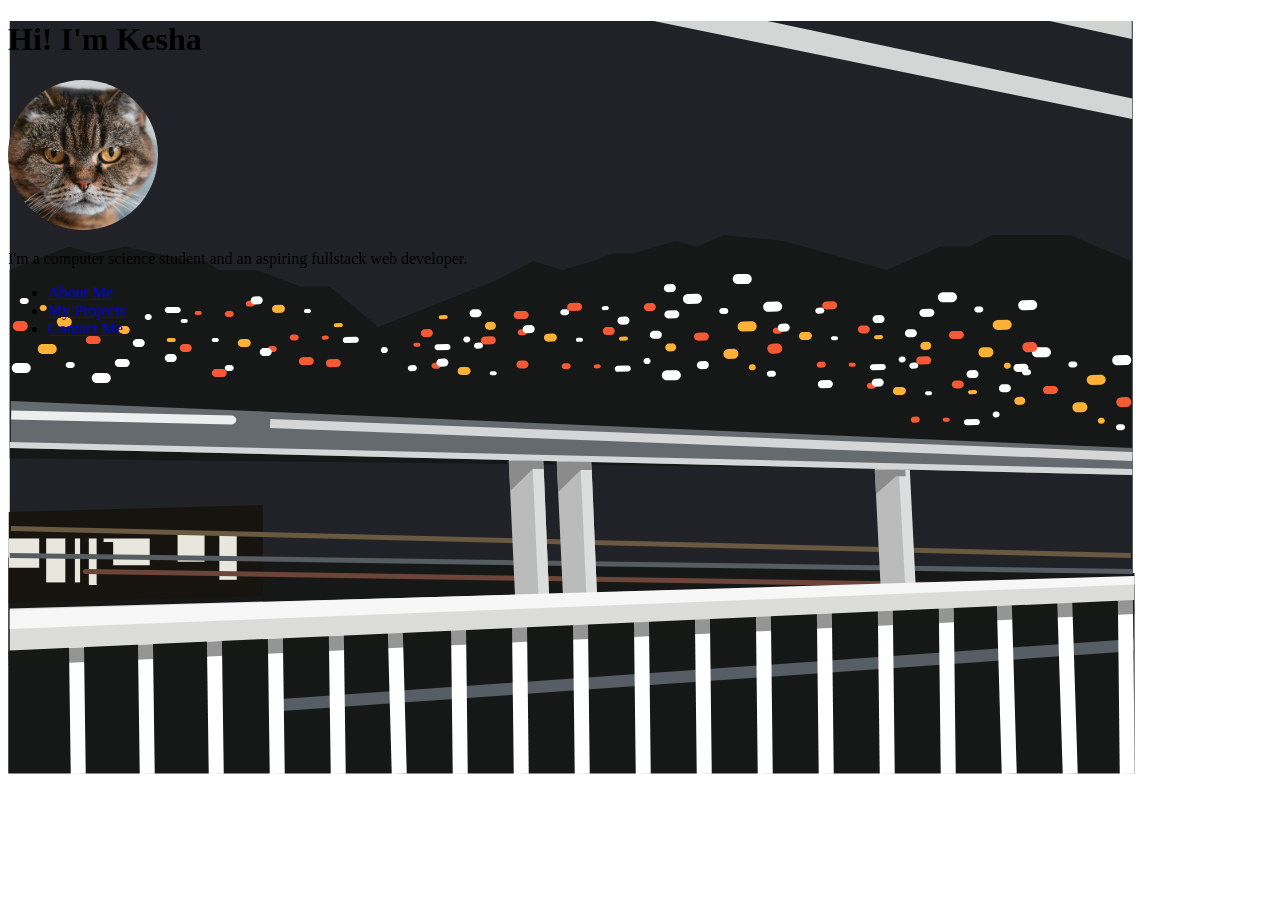
==== index.html @ a081739a "svg" ====
<!DOCTYPE html>
<html>
    <head>
        <meta charset="utf-8">
        <link rel="stylesheet" href="styles.css">
        <title>My Web Page</title>
    </head>
    <body>
        <div id="cityScapes">
            <svg width="1127" height="753" viewBox="0 0 1127 753" fill="none" xmlns="http://www.w3.org/2000/svg">
            <g clip-path="url(#clip0_39_416)">
            <path d="M1.74915 0H1124.75V749H1.74915V0Z" fill="#212227"/>
            <path d="M0.249146 752.5V536.5L1126.75 552V752.5H0.249146Z" fill="#161817"/>
            <path d="M254.749 484L0.749146 490.938V582L254.749 575.062V484Z" fill="#17140F"/>
            <path d="M31.2072 517.448H0.749146V546.759H31.2072V517.448Z" fill="#E7E7DD"/>
            <path d="M57.314 517.448H38.169V561.414H57.314V517.448Z" fill="#E7E7DD"/>
            <path d="M66.8866 517.448H72.1079V561.414H66.8866V517.448Z" fill="#E7E7DD"/>
            <path d="M88.6423 517.448H80.8102V564H88.6423V517.448Z" fill="#E7E7DD"/>
            <path d="M95.6041 520.897V517.448H141.726V544.172H105.177V520.897H95.6041Z" fill="#E7E7DD"/>
            <path d="M196.551 514H169.574V540.724H196.551V514Z" fill="#E7E7DD"/>
            <path d="M228.749 514H211.345V558.828H228.749V514Z" fill="#E7E7DD"/>
            <path d="M1123.25 450L1.74915 437.5V249L60.7491 225.5L85.2491 232.5L117.249 225.5L183.749 240H197.249L211.249 249H248.749L292.249 265.5H321.749L370.249 306L486.749 260L525.249 240L554.749 249L585.249 240L604.249 232.5H624.249L648.749 225.5L667.749 220L689.249 225.5L715.749 214L776.249 220L827.249 234.5L878.249 249L932.749 225.5H961.749L984.249 214H1062.25L1123.25 240V450Z" fill="#161817"/>
            <path d="M265.749 325C267.406 325 268.749 326.343 268.749 328C268.749 329.657 267.406 331 265.749 331H262.749C261.092 331 259.749 329.657 259.749 328C259.749 326.343 261.092 325 262.749 325H265.749Z" fill="#F65936"/>
            <path d="M240.906 285.623C239.25 285.667 237.872 284.359 237.828 282.703C237.784 281.047 239.092 279.669 240.748 279.625L243.747 279.546C245.403 279.502 246.781 280.81 246.825 282.466C246.869 284.122 245.561 285.5 243.905 285.544L240.906 285.623Z" fill="#F65936"/>
            <path d="M512.849 314.358C511.193 314.401 509.815 313.094 509.771 311.438C509.728 309.782 511.035 308.404 512.691 308.36L515.69 308.281C517.347 308.237 518.725 309.544 518.768 311.201C518.812 312.857 517.505 314.235 515.848 314.279L512.849 314.358Z" fill="#F65936"/>
            <path d="M767.906 312.783C766.25 312.826 764.872 311.519 764.828 309.863C764.784 308.207 766.092 306.828 767.748 306.785L770.747 306.706C772.403 306.662 773.781 307.969 773.825 309.626C773.869 311.282 772.561 312.66 770.905 312.704L767.906 312.783Z" fill="#F65936"/>
            <path d="M861.906 367.783C860.25 367.826 858.872 366.519 858.828 364.863C858.784 363.207 860.092 361.828 861.748 361.785L864.747 361.706C866.403 361.662 867.781 362.969 867.825 364.626C867.869 366.282 866.561 367.66 864.905 367.704L861.906 367.783Z" fill="#F65936"/>
            <path d="M426.582 347.783C424.926 347.826 423.548 346.519 423.504 344.863C423.461 343.207 424.768 341.828 426.424 341.785L429.423 341.706C431.08 341.662 432.458 342.969 432.501 344.626C432.545 346.282 431.238 347.66 429.581 347.704L426.582 347.783Z" fill="#F65936"/>
            <path d="M43.7491 323C46.5106 323 48.7491 325.239 48.7491 328C48.7491 330.761 46.5106 333 43.7491 333H34.7491C31.9877 333 29.7491 330.761 29.7491 328C29.7491 325.239 31.9877 323 34.7491 323H43.7491Z" fill="#FDB137"/>
            <path d="M734.825 310.508C732.065 310.58 729.768 308.402 729.695 305.641C729.622 302.881 731.801 300.584 734.562 300.511L743.558 300.274C746.319 300.201 748.616 302.38 748.688 305.14C748.761 307.901 746.582 310.198 743.822 310.27L734.825 310.508Z" fill="#FDB137"/>
            <path d="M989.882 308.932C987.121 309.005 984.825 306.826 984.752 304.066C984.679 301.306 986.858 299.009 989.618 298.936L998.615 298.699C1001.38 298.626 1003.67 300.805 1003.75 303.565C1003.82 306.326 1001.64 308.623 998.879 308.695L989.882 308.932Z" fill="#FDB137"/>
            <path d="M1083.88 363.932C1081.12 364.005 1078.82 361.826 1078.75 359.066C1078.68 356.306 1080.86 354.009 1083.62 353.936L1092.62 353.699C1095.38 353.626 1097.67 355.805 1097.75 358.565C1097.82 361.326 1095.64 363.623 1092.88 363.695L1083.88 363.932Z" fill="#FDB137"/>
            <path d="M97.7491 352C100.511 352 102.749 354.239 102.749 357C102.749 359.761 100.511 362 97.7491 362H88.7491C85.9877 362 83.7491 359.761 83.7491 357C83.7491 354.239 85.9877 352 88.7491 352H97.7491Z" fill="white"/>
            <path d="M680.08 282.94C677.319 283.013 675.022 280.834 674.95 278.074C674.877 275.313 677.056 273.017 679.816 272.944L688.813 272.707C691.574 272.634 693.87 274.813 693.943 277.573C694.016 280.334 691.837 282.631 689.077 282.703L680.08 282.94Z" fill="white"/>
            <path d="M935.136 281.365C932.376 281.438 930.079 279.259 930.006 276.499C929.934 273.738 932.112 271.442 934.873 271.369L943.87 271.132C946.63 271.059 948.927 273.238 949 275.998C949.073 278.759 946.894 281.056 944.133 281.128L935.136 281.365Z" fill="white"/>
            <path d="M659.011 359.365C656.25 359.438 653.954 357.259 653.881 354.499C653.808 351.738 655.987 349.442 658.747 349.369L667.744 349.132C670.505 349.059 672.801 351.238 672.874 353.998C672.947 356.759 670.768 359.056 668.008 359.128L659.011 359.365Z" fill="white"/>
            <path d="M1029.14 336.365C1026.38 336.438 1024.08 334.259 1024.01 331.499C1023.93 328.738 1026.11 326.442 1028.87 326.369L1037.87 326.132C1040.63 326.059 1042.93 328.238 1043 330.998C1043.07 333.759 1040.89 336.056 1038.13 336.128L1029.14 336.365Z" fill="white"/>
            <path d="M738.749 253C741.511 253 743.749 255.239 743.749 258C743.749 260.761 741.511 263 738.749 263H729.749C726.988 263 724.749 260.761 724.749 258C724.749 255.239 726.988 253 729.749 253H738.749Z" fill="white"/>
            <path d="M17.7491 342C20.5106 342 22.7491 344.239 22.7491 347C22.7491 349.761 20.5106 352 17.7491 352H8.74915C5.98772 352 3.74915 349.761 3.74915 347C3.74915 344.239 5.98772 342 8.74915 342H17.7491Z" fill="white"/>
            <path d="M760.316 290.829C757.555 290.902 755.258 288.723 755.186 285.963C755.113 283.202 757.292 280.905 760.052 280.833L769.049 280.595C771.809 280.523 774.106 282.701 774.179 285.462C774.252 288.222 772.073 290.519 769.312 290.592L760.316 290.829Z" fill="white"/>
            <path d="M1015.37 289.254C1012.61 289.327 1010.32 287.148 1010.24 284.388C1010.17 281.627 1012.35 279.33 1015.11 279.257L1024.11 279.02C1026.87 278.948 1029.16 281.126 1029.24 283.887C1029.31 286.647 1027.13 288.944 1024.37 289.017L1015.37 289.254Z" fill="white"/>
            <path d="M1109.37 344.254C1106.61 344.327 1104.32 342.148 1104.24 339.388C1104.17 336.627 1106.35 334.33 1109.11 334.257L1118.11 334.02C1120.87 333.948 1123.16 336.126 1123.24 338.887C1123.31 341.647 1121.13 343.944 1118.37 344.017L1109.37 344.254Z" fill="white"/>
            <path d="M63.7491 341C65.406 341 66.7491 342.343 66.7491 344C66.7491 345.657 65.406 347 63.7491 347H60.7491C59.0923 347 57.7491 345.657 57.7491 344C57.7491 342.343 59.0923 341 60.7491 341H63.7491Z" fill="white"/>
            <path d="M714.358 293.041C712.702 293.084 711.323 291.777 711.28 290.121C711.236 288.465 712.543 287.087 714.2 287.043L717.199 286.964C718.855 286.92 720.233 288.227 720.277 289.884C720.32 291.54 719.013 292.918 717.357 292.962L714.358 293.041Z" fill="white"/>
            <path d="M969.414 291.466C967.758 291.509 966.38 290.202 966.336 288.546C966.293 286.89 967.6 285.511 969.256 285.468L972.255 285.389C973.912 285.345 975.29 286.652 975.333 288.309C975.377 289.965 974.07 291.343 972.413 291.387L969.414 291.466Z" fill="white"/>
            <path d="M1063.41 346.466C1061.76 346.509 1060.38 345.202 1060.34 343.546C1060.29 341.89 1061.6 340.511 1063.26 340.468L1066.26 340.389C1067.91 340.345 1069.29 341.652 1069.33 343.309C1069.38 344.965 1068.07 346.343 1066.41 346.387L1063.41 346.466Z" fill="white"/>
            <path d="M169.749 286C171.406 286 172.749 287.343 172.749 289C172.749 290.657 171.406 292 169.749 292H159.749C158.092 292 156.749 290.657 156.749 289C156.749 287.343 158.092 286 159.749 286H169.749Z" fill="white"/>
            <path d="M609.844 350.815C608.187 350.858 606.809 349.551 606.766 347.895C606.722 346.239 608.029 344.86 609.686 344.817L619.682 344.553C621.338 344.51 622.716 345.817 622.76 347.473C622.804 349.129 621.496 350.508 619.84 350.551L609.844 350.815Z" fill="white"/>
            <path d="M337.9 322.08C336.244 322.123 334.866 320.816 334.822 319.16C334.779 317.504 336.086 316.126 337.742 316.082L347.739 315.818C349.395 315.775 350.773 317.082 350.817 318.738C350.86 320.395 349.553 321.773 347.897 321.816L337.9 322.08Z" fill="white"/>
            <path d="M864.9 349.24C863.244 349.283 861.866 347.976 861.822 346.32C861.779 344.663 863.086 343.285 864.742 343.242L874.739 342.978C876.395 342.935 877.773 344.242 877.817 345.898C877.86 347.554 876.553 348.932 874.897 348.976L864.9 349.24Z" fill="white"/>
            <path d="M429.577 329.24C427.92 329.283 426.542 327.976 426.499 326.32C426.455 324.663 427.762 323.285 429.418 323.242L439.415 322.978C441.071 322.935 442.449 324.242 442.493 325.898C442.537 327.554 441.229 328.932 439.573 328.976L429.577 329.24Z" fill="white"/>
            <path d="M958.9 404.24C957.244 404.283 955.866 402.976 955.822 401.32C955.779 399.663 957.086 398.285 958.742 398.242L968.739 397.978C970.395 397.935 971.773 399.242 971.817 400.898C971.86 402.554 970.553 403.932 968.897 403.976L958.9 404.24Z" fill="white"/>
            <path d="M222.749 290C224.406 290 225.749 291.343 225.749 293C225.749 294.657 224.406 296 222.749 296H219.749C218.092 296 216.749 294.657 216.749 293C216.749 291.343 218.092 290 219.749 290H222.749Z" fill="#F65936"/>
            <path d="M556.757 348.213C555.1 348.256 553.722 346.949 553.679 345.293C553.635 343.636 554.942 342.258 556.599 342.215L559.598 342.136C561.254 342.092 562.632 343.399 562.676 345.056C562.719 346.712 561.412 348.09 559.756 348.134L556.757 348.213Z" fill="#F65936"/>
            <path d="M284.813 319.478C283.157 319.521 281.779 318.214 281.735 316.558C281.692 314.901 282.999 313.523 284.655 313.48L287.654 313.401C289.311 313.357 290.689 314.664 290.732 316.321C290.776 317.977 289.469 319.355 287.812 319.399L284.813 319.478Z" fill="#F65936"/>
            <path d="M811.813 346.638C810.157 346.681 808.779 345.374 808.735 343.718C808.692 342.061 809.999 340.683 811.655 340.64L814.654 340.561C816.311 340.517 817.689 341.824 817.732 343.48C817.776 345.137 816.469 346.515 814.812 346.558L811.813 346.638Z" fill="#F65936"/>
            <path d="M905.813 401.638C904.157 401.681 902.779 400.374 902.735 398.718C902.692 397.061 903.999 395.683 905.655 395.64L908.654 395.561C910.311 395.517 911.689 396.824 911.732 398.48C911.776 400.137 910.469 401.515 908.812 401.558L905.813 401.638Z" fill="#F65936"/>
            <path d="M222.749 344C224.406 344 225.749 345.343 225.749 347C225.749 348.657 224.406 350 222.749 350H219.749C218.092 350 216.749 348.657 216.749 347C216.749 345.343 218.092 344 219.749 344H222.749Z" fill="white"/>
            <path d="M555.334 294.231C553.678 294.275 552.3 292.968 552.256 291.311C552.212 289.655 553.519 288.277 555.176 288.233L558.175 288.154C559.831 288.111 561.209 289.418 561.253 291.074C561.296 292.731 559.989 294.109 558.333 294.152L555.334 294.231Z" fill="white"/>
            <path d="M402.906 350.156C401.25 350.2 399.872 348.892 399.828 347.236C399.784 345.58 401.092 344.202 402.748 344.158L405.747 344.079C407.403 344.035 408.781 345.343 408.825 346.999C408.869 348.655 407.561 350.033 405.905 350.077L402.906 350.156Z" fill="white"/>
            <path d="M810.391 292.656C808.734 292.7 807.356 291.393 807.313 289.736C807.269 288.08 808.576 286.702 810.232 286.658L813.231 286.579C814.888 286.536 816.266 287.843 816.309 289.499C816.353 291.156 815.046 292.534 813.389 292.577L810.391 292.656Z" fill="white"/>
            <path d="M904.391 347.656C902.734 347.7 901.356 346.393 901.313 344.736C901.269 343.08 902.576 341.702 904.232 341.658L907.231 341.579C908.888 341.536 910.266 342.843 910.309 344.499C910.353 346.156 909.046 347.534 907.389 347.577L904.391 347.656Z" fill="white"/>
            <path d="M469.067 327.656C467.411 327.7 466.032 326.393 465.989 324.736C465.945 323.08 467.252 321.702 468.909 321.658L471.908 321.579C473.564 321.536 474.942 322.843 474.986 324.499C475.029 326.156 473.722 327.534 472.066 327.577L469.067 327.656Z" fill="white"/>
            <path d="M17.7491 277C19.406 277 20.7491 278.343 20.7491 280C20.7491 281.657 19.406 283 17.7491 283H14.7491C13.0923 283 11.7491 281.657 11.7491 280C11.7491 278.343 13.0923 277 14.7491 277H17.7491Z" fill="white"/>
            <path d="M762.028 355.807C760.372 355.85 758.994 354.543 758.95 352.887C758.906 351.23 760.214 349.852 761.87 349.809L764.869 349.73C766.525 349.686 767.903 350.993 767.947 352.649C767.99 354.306 766.683 355.684 765.027 355.727L762.028 355.807Z" fill="white"/>
            <path d="M1017.08 354.231C1015.43 354.275 1014.05 352.968 1014.01 351.312C1013.96 349.655 1015.27 348.277 1016.93 348.234L1019.93 348.154C1021.58 348.111 1022.96 349.418 1023 351.074C1023.05 352.731 1021.74 354.109 1020.08 354.152L1017.08 354.231Z" fill="white"/>
            <path d="M1111.08 409.231C1109.43 409.275 1108.05 407.968 1108.01 406.312C1107.96 404.655 1109.27 403.277 1110.93 403.234L1113.93 403.154C1115.58 403.111 1116.96 404.418 1117 406.074C1117.05 407.731 1115.74 409.109 1114.08 409.152L1111.08 409.231Z" fill="white"/>
            <path d="M165.749 317C166.854 317 167.749 317.895 167.749 319C167.749 320.105 166.854 321 165.749 321H160.749C159.645 321 158.749 320.105 158.749 319C158.749 317.895 159.645 317 160.749 317H165.749Z" fill="#FDB137"/>
            <path d="M613.026 319.72C611.922 319.749 611.003 318.878 610.974 317.773C610.945 316.669 611.816 315.751 612.92 315.721L617.919 315.59C619.023 315.561 619.942 316.432 619.971 317.536C620 318.641 619.128 319.559 618.024 319.588L613.026 319.72Z" fill="#FDB137"/>
            <path d="M327.854 306.183C326.75 306.212 325.831 305.341 325.802 304.236C325.773 303.132 326.644 302.214 327.748 302.184L332.747 302.053C333.851 302.024 334.77 302.895 334.799 303.999C334.828 305.103 333.956 306.022 332.852 306.051L327.854 306.183Z" fill="#FDB137"/>
            <path d="M868.082 318.145C866.978 318.174 866.059 317.303 866.03 316.198C866.001 315.094 866.873 314.176 867.977 314.146L872.975 314.015C874.079 313.986 874.998 314.857 875.027 315.961C875.056 317.065 874.185 317.984 873.081 318.013L868.082 318.145Z" fill="#FDB137"/>
            <path d="M432.759 298.145C431.654 298.174 430.736 297.303 430.707 296.198C430.678 295.094 431.549 294.176 432.653 294.146L437.652 294.015C438.756 293.986 439.674 294.857 439.704 295.961C439.733 297.065 438.861 297.984 437.757 298.013L432.759 298.145Z" fill="#FDB137"/>
            <path d="M962.082 373.145C960.978 373.174 960.059 372.303 960.03 371.198C960.001 370.094 960.873 369.176 961.977 369.146L966.975 369.015C968.079 368.986 968.998 369.857 969.027 370.961C969.056 372.065 968.185 372.984 967.081 373.013L962.082 373.145Z" fill="#FDB137"/>
            <path d="M177.749 298C178.854 298 179.749 298.895 179.749 300C179.749 301.105 178.854 302 177.749 302H174.749C173.645 302 172.749 301.105 172.749 300C172.749 298.895 173.645 298 174.749 298H177.749Z" fill="white"/>
            <path d="M191.749 290C192.854 290 193.749 290.895 193.749 292C193.749 293.105 192.854 294 191.749 294H188.749C187.645 294 186.749 293.105 186.749 292C186.749 290.895 187.645 290 188.749 290H191.749Z" fill="#F65936"/>
            <path d="M587.746 347.396C586.642 347.425 585.723 346.553 585.694 345.449C585.665 344.345 586.537 343.426 587.641 343.397L590.64 343.318C591.744 343.289 592.663 344.161 592.692 345.265C592.721 346.369 591.849 347.288 590.745 347.317L587.746 347.396Z" fill="#F65936"/>
            <path d="M315.803 318.661C314.699 318.69 313.78 317.818 313.751 316.714C313.722 315.61 314.593 314.691 315.697 314.662L318.696 314.583C319.801 314.554 320.719 315.426 320.748 316.53C320.778 317.634 319.906 318.553 318.802 318.582L315.803 318.661Z" fill="#F65936"/>
            <path d="M842.803 345.821C841.699 345.85 840.78 344.978 840.751 343.874C840.722 342.77 841.593 341.851 842.697 341.822L845.696 341.743C846.801 341.714 847.719 342.585 847.748 343.69C847.777 344.794 846.906 345.713 845.802 345.742L842.803 345.821Z" fill="#F65936"/>
            <path d="M407.479 325.821C406.375 325.85 405.456 324.978 405.427 323.874C405.398 322.77 406.27 321.851 407.374 321.822L410.373 321.743C411.477 321.714 412.396 322.585 412.425 323.69C412.454 324.794 411.582 325.713 410.478 325.742L407.479 325.821Z" fill="#F65936"/>
            <path d="M936.803 400.821C935.699 400.85 934.78 399.978 934.751 398.874C934.722 397.77 935.593 396.851 936.697 396.822L939.696 396.743C940.801 396.714 941.719 397.585 941.748 398.69C941.777 399.794 940.906 400.713 939.802 400.742L936.803 400.821Z" fill="#F65936"/>
            <path d="M208.749 317C209.854 317 210.749 317.895 210.749 319C210.749 320.105 209.854 321 208.749 321H205.749C204.645 321 203.749 320.105 203.749 319C203.749 317.895 204.645 317 205.749 317H208.749Z" fill="white"/>
            <path d="M570.041 320.853C568.936 320.882 568.018 320.011 567.989 318.907C567.96 317.802 568.831 316.884 569.935 316.855L572.934 316.775C574.038 316.746 574.957 317.618 574.986 318.722C575.015 319.826 574.144 320.745 573.04 320.774L570.041 320.853Z" fill="white"/>
            <path d="M298.097 292.118C296.993 292.147 296.074 291.276 296.045 290.172C296.016 289.067 296.888 288.149 297.992 288.12L300.991 288.041C302.095 288.011 303.014 288.883 303.043 289.987C303.072 291.091 302.2 292.01 301.096 292.039L298.097 292.118Z" fill="white"/>
            <path d="M825.097 319.278C823.993 319.307 823.074 318.436 823.045 317.331C823.016 316.227 823.888 315.309 824.992 315.279L827.991 315.2C829.095 315.171 830.014 316.043 830.043 317.147C830.072 318.251 829.2 319.17 828.096 319.199L825.097 319.278Z" fill="white"/>
            <path d="M595.854 289.13C594.75 289.159 593.831 288.288 593.802 287.184C593.773 286.08 594.644 285.161 595.749 285.132L598.747 285.053C599.852 285.024 600.77 285.895 600.799 286.999C600.829 288.103 599.957 289.022 598.853 289.051L595.854 289.13Z" fill="white"/>
            <path d="M919.097 374.278C917.993 374.307 917.074 373.436 917.045 372.331C917.016 371.227 917.888 370.309 918.992 370.279L921.991 370.2C923.095 370.171 924.014 371.043 924.043 372.147C924.072 373.251 923.2 374.17 922.096 374.199L919.097 374.278Z" fill="white"/>
            <path d="M483.774 354.278C482.669 354.307 481.751 353.436 481.722 352.331C481.692 351.227 482.564 350.309 483.668 350.279L486.667 350.2C487.771 350.171 488.69 351.043 488.719 352.147C488.748 353.251 487.877 354.17 486.773 354.199L483.774 354.278Z" fill="white"/>
            <path d="M140.749 293C142.406 293 143.749 294.343 143.749 296C143.749 297.657 142.406 299 140.749 299H139.749C138.092 299 136.749 297.657 136.749 296C136.749 294.343 138.092 293 139.749 293H140.749Z" fill="white"/>
            <path d="M638.649 343.053C636.993 343.097 635.615 341.789 635.571 340.133C635.528 338.477 636.835 337.099 638.491 337.055L639.491 337.029C641.147 336.985 642.525 338.292 642.569 339.949C642.613 341.605 641.305 342.983 639.649 343.027L638.649 343.053Z" fill="white"/>
            <path d="M375.906 332.103C374.25 332.147 372.872 330.84 372.828 329.183C372.785 327.527 374.092 326.149 375.748 326.105L376.748 326.079C378.404 326.035 379.782 327.343 379.826 328.999C379.869 330.655 378.562 332.033 376.906 332.077L375.906 332.103Z" fill="white"/>
            <path d="M893.706 341.478C892.05 341.522 890.672 340.214 890.628 338.558C890.584 336.902 891.892 335.524 893.548 335.48L894.548 335.454C896.204 335.41 897.582 336.717 897.626 338.374C897.669 340.03 896.362 341.408 894.706 341.452L893.706 341.478Z" fill="white"/>
            <path d="M458.382 321.478C456.726 321.522 455.348 320.214 455.304 318.558C455.261 316.902 456.568 315.524 458.224 315.48L459.224 315.454C460.88 315.41 462.258 316.717 462.302 318.374C462.345 320.03 461.038 321.408 459.382 321.452L458.382 321.478Z" fill="white"/>
            <path d="M987.706 396.478C986.05 396.522 984.672 395.214 984.628 393.558C984.584 391.902 985.892 390.524 987.548 390.48L988.548 390.454C990.204 390.41 991.582 391.717 991.626 393.374C991.669 395.03 990.362 396.408 988.706 396.452L987.706 396.478Z" fill="white"/>
            <path d="M35.7491 284C37.406 284 38.7491 285.343 38.7491 287C38.7491 288.657 37.406 290 35.7491 290H34.7491C33.0923 290 31.7491 288.657 31.7491 287C31.7491 285.343 33.0923 284 34.7491 284H35.7491Z" fill="#FDB137"/>
            <path d="M743.85 349.283C742.194 349.327 740.816 348.02 740.772 346.363C740.728 344.707 742.036 343.329 743.692 343.285L744.692 343.259C746.348 343.215 747.726 344.523 747.77 346.179C747.813 347.835 746.506 349.213 744.85 349.257L743.85 349.283Z" fill="#FDB137"/>
            <path d="M998.907 347.708C997.25 347.752 995.872 346.445 995.829 344.788C995.785 343.132 997.092 341.754 998.749 341.71L999.748 341.684C1001.4 341.64 1002.78 342.948 1002.83 344.604C1002.87 346.26 1001.56 347.638 999.906 347.682L998.907 347.708Z" fill="#FDB137"/>
            <path d="M1092.91 402.708C1091.25 402.752 1089.87 401.445 1089.83 399.788C1089.78 398.132 1091.09 396.754 1092.75 396.71L1093.75 396.684C1095.4 396.64 1096.78 397.948 1096.83 399.604C1096.87 401.26 1095.56 402.638 1093.91 402.682L1092.91 402.708Z" fill="#FDB137"/>
            <path d="M58.7491 296C61.5106 296 63.7491 298.239 63.7491 301C63.7491 303.761 61.5106 306 58.7491 306H53.7491C50.9877 306 48.7491 303.761 48.7491 301C48.7491 298.239 50.9877 296 53.7491 296H58.7491Z" fill="#FDB137"/>
            <path d="M720.542 337.893C717.781 337.966 715.484 335.787 715.412 333.027C715.339 330.266 717.518 327.97 720.278 327.897L725.276 327.765C728.037 327.692 730.334 329.871 730.406 332.632C730.479 335.392 728.3 337.689 725.54 337.762L720.542 337.893Z" fill="#FDB137"/>
            <path d="M975.598 336.318C972.838 336.391 970.541 334.212 970.468 331.452C970.396 328.691 972.574 326.395 975.335 326.322L980.333 326.19C983.094 326.117 985.39 328.296 985.463 331.057C985.536 333.817 983.357 336.114 980.597 336.187L975.598 336.318Z" fill="#FDB137"/>
            <path d="M1069.6 391.318C1066.84 391.391 1064.54 389.212 1064.47 386.452C1064.4 383.691 1066.57 381.395 1069.33 381.322L1074.33 381.19C1077.09 381.117 1079.39 383.296 1079.46 386.057C1079.54 388.817 1077.36 391.114 1074.6 391.187L1069.6 391.318Z" fill="#FDB137"/>
            <path d="M179.749 323C181.958 323 183.749 324.791 183.749 327C183.749 329.209 181.958 331 179.749 331H175.749C173.54 331 171.749 329.209 171.749 327C171.749 324.791 173.54 323 175.749 323H179.749Z" fill="#F65936"/>
            <path d="M598.872 314.091C596.664 314.149 594.826 312.406 594.768 310.198C594.71 307.989 596.453 306.152 598.661 306.094L602.66 305.988C604.868 305.93 606.706 307.673 606.764 309.882C606.822 312.09 605.079 313.927 602.871 313.986L598.872 314.091Z" fill="#F65936"/>
            <path d="M639.959 290.208C637.75 290.266 635.913 288.523 635.855 286.315C635.796 284.106 637.539 282.269 639.748 282.211L643.746 282.105C645.955 282.047 647.792 283.79 647.85 285.999C647.909 288.207 646.166 290.044 643.957 290.103L639.959 290.208Z" fill="#F65936"/>
            <path d="M853.929 312.516C851.72 312.574 849.883 310.831 849.825 308.623C849.767 306.414 851.51 304.577 853.718 304.519L857.717 304.413C859.925 304.355 861.762 306.098 861.821 308.307C861.879 310.515 860.136 312.352 857.927 312.411L853.929 312.516Z" fill="#F65936"/>
            <path d="M416.959 316.208C414.75 316.266 412.913 314.523 412.855 312.315C412.796 310.106 414.539 308.269 416.748 308.211L420.746 308.105C422.955 308.047 424.792 309.79 424.85 311.999C424.909 314.207 423.166 316.044 420.957 316.103L416.959 316.208Z" fill="#F65936"/>
            <path d="M947.929 367.516C945.72 367.574 943.883 365.831 943.825 363.623C943.767 361.414 945.51 359.577 947.718 359.519L951.717 359.413C953.925 359.355 955.762 361.098 955.821 363.307C955.879 365.515 954.136 367.352 951.927 367.411L947.929 367.516Z" fill="#F65936"/>
            <path d="M512.605 347.516C510.397 347.574 508.559 345.831 508.501 343.623C508.443 341.414 510.186 339.577 512.394 339.519L516.393 339.413C518.601 339.355 520.439 341.098 520.497 343.307C520.555 345.515 518.812 347.352 516.604 347.411L512.605 347.516Z" fill="#F65936"/>
            <path d="M259.749 327C261.958 327 263.749 328.791 263.749 331C263.749 333.209 261.958 335 259.749 335H255.749C253.54 335 251.749 333.209 251.749 331C251.749 328.791 253.54 327 255.749 327H259.749Z" fill="white"/>
            <path d="M518.795 312.2C516.586 312.259 514.749 310.516 514.691 308.307C514.632 306.099 516.375 304.261 518.584 304.203L522.582 304.098C524.791 304.04 526.628 305.783 526.686 307.991C526.745 310.199 525.002 312.037 522.793 312.095L518.795 312.2Z" fill="white"/>
            <path d="M246.851 283.465C244.643 283.524 242.805 281.781 242.747 279.572C242.689 277.364 244.432 275.526 246.64 275.468L250.639 275.363C252.847 275.305 254.685 277.048 254.743 279.256C254.801 281.464 253.058 283.302 250.85 283.36L246.851 283.465Z" fill="white"/>
            <path d="M773.851 310.625C771.643 310.684 769.805 308.941 769.747 306.732C769.689 304.524 771.432 302.686 773.64 302.628L777.639 302.523C779.847 302.465 781.685 304.208 781.743 306.416C781.801 308.624 780.058 310.462 777.85 310.52L773.851 310.625Z" fill="white"/>
            <path d="M867.851 365.625C865.643 365.684 863.805 363.941 863.747 361.732C863.689 359.524 865.432 357.686 867.64 357.628L871.639 357.523C873.847 357.465 875.685 359.208 875.743 361.416C875.801 363.624 874.058 365.462 871.85 365.52L867.851 365.625Z" fill="white"/>
            <path d="M432.527 345.625C430.319 345.684 428.482 343.941 428.423 341.732C428.365 339.524 430.108 337.686 432.317 337.628L436.315 337.523C438.524 337.465 440.361 339.208 440.419 341.416C440.477 343.624 438.734 345.462 436.526 345.52L432.527 345.625Z" fill="white"/>
            <path d="M132.749 318C134.958 318 136.749 319.791 136.749 322C136.749 324.209 134.958 326 132.749 326H128.749C126.54 326 124.749 324.209 124.749 322C124.749 319.791 126.54 318 128.749 318H132.749Z" fill="white"/>
            <path d="M645.988 317.851C643.78 317.909 641.942 316.166 641.884 313.958C641.826 311.749 643.569 309.912 645.777 309.854L649.776 309.748C651.984 309.69 653.822 311.433 653.88 313.642C653.938 315.85 652.195 317.687 649.986 317.746L645.988 317.851Z" fill="white"/>
            <path d="M901.045 316.276C898.836 316.334 896.999 314.591 896.941 312.383C896.882 310.174 898.625 308.337 900.834 308.279L904.832 308.173C907.041 308.115 908.878 309.858 908.936 312.066C908.995 314.275 907.252 316.112 905.043 316.17L901.045 316.276Z" fill="white"/>
            <path d="M465.721 296.276C463.512 296.334 461.675 294.591 461.617 292.383C461.559 290.174 463.302 288.337 465.51 288.279L469.509 288.173C471.717 288.115 473.554 289.858 473.613 292.066C473.671 294.275 471.928 296.112 469.719 296.17L465.721 296.276Z" fill="white"/>
            <path d="M995.045 371.276C992.836 371.334 990.999 369.591 990.941 367.383C990.882 365.174 992.625 363.337 994.834 363.279L998.832 363.173C1001.04 363.115 1002.88 364.858 1002.94 367.066C1002.99 369.275 1001.25 371.112 999.043 371.17L995.045 371.276Z" fill="white"/>
            <path d="M164.749 333C166.958 333 168.749 334.791 168.749 337C168.749 339.209 166.958 341 164.749 341H160.749C158.54 341 156.749 339.209 156.749 337C156.749 334.791 158.54 333 160.749 333H164.749Z" fill="white"/>
            <path d="M613.604 303.699C611.395 303.758 609.558 302.014 609.5 299.806C609.441 297.598 611.184 295.76 613.393 295.702L617.391 295.597C619.6 295.538 621.437 297.282 621.495 299.49C621.554 301.698 619.811 303.536 617.602 303.594L613.604 303.699Z" fill="white"/>
            <path d="M659.959 271.208C657.75 271.266 655.913 269.523 655.855 267.315C655.796 265.106 657.539 263.269 659.748 263.211L663.746 263.105C665.955 263.047 667.792 264.79 667.85 266.999C667.909 269.207 666.166 271.044 663.957 271.103L659.959 271.208Z" fill="white"/>
            <path d="M868.66 302.124C866.452 302.182 864.614 300.439 864.556 298.231C864.498 296.023 866.241 294.185 868.449 294.127L872.448 294.022C874.656 293.963 876.494 295.706 876.552 297.915C876.61 300.123 874.867 301.961 872.659 302.019L868.66 302.124Z" fill="white"/>
            <path d="M692.959 348.208C690.75 348.266 688.913 346.523 688.855 344.315C688.796 342.106 690.539 340.269 692.748 340.211L696.746 340.105C698.955 340.047 700.792 341.79 700.85 343.999C700.909 346.207 699.166 348.044 696.957 348.103L692.959 348.208Z" fill="white"/>
            <path d="M962.66 357.124C960.452 357.182 958.614 355.439 958.556 353.231C958.498 351.023 960.241 349.185 962.449 349.127L966.448 349.022C968.656 348.963 970.494 350.706 970.552 352.915C970.61 355.123 968.867 356.961 966.659 357.019L962.66 357.124Z" fill="white"/>
            <path d="M88.7491 315C90.9583 315 92.7491 316.791 92.7491 319C92.7491 321.209 90.9583 323 88.7491 323H81.7491C79.54 323 77.7491 321.209 77.7491 319C77.7491 316.791 79.54 315 81.7491 315H88.7491Z" fill="#F65936"/>
            <path d="M690.052 319.69C687.843 319.749 686.006 318.006 685.948 315.797C685.889 313.589 687.633 311.751 689.841 311.693L696.838 311.509C699.047 311.451 700.884 313.194 700.942 315.402C701.001 317.61 699.258 319.448 697.049 319.506L690.052 319.69Z" fill="#F65936"/>
            <path d="M945.108 318.115C942.9 318.174 941.063 316.431 941.004 314.222C940.946 312.014 942.689 310.176 944.898 310.118L951.895 309.934C954.103 309.876 955.941 311.619 955.999 313.827C956.057 316.035 954.314 317.873 952.106 317.931L945.108 318.115Z" fill="#F65936"/>
            <path d="M509.785 298.115C507.576 298.174 505.739 296.431 505.681 294.222C505.622 292.014 507.365 290.176 509.574 290.118L516.571 289.934C518.78 289.876 520.617 291.619 520.675 293.827C520.734 296.035 518.991 297.873 516.782 297.931L509.785 298.115Z" fill="#F65936"/>
            <path d="M1039.11 373.115C1036.9 373.174 1035.06 371.431 1035 369.222C1034.95 367.014 1036.69 365.176 1038.9 365.118L1045.9 364.934C1048.1 364.876 1049.94 366.619 1050 368.827C1050.06 371.035 1048.31 372.873 1046.11 372.931L1039.11 373.115Z" fill="#F65936"/>
            <path d="M117.749 305C119.958 305 121.749 306.791 121.749 309C121.749 311.209 119.958 313 117.749 313H114.749C112.54 313 110.749 311.209 110.749 309C110.749 306.791 112.54 305 114.749 305H117.749Z" fill="#FDB137"/>
            <path d="M661.325 330.451C659.117 330.509 657.279 328.766 657.221 326.558C657.163 324.35 658.906 322.512 661.114 322.454L664.113 322.375C666.322 322.317 668.159 324.06 668.217 326.268C668.276 328.476 666.533 330.314 664.324 330.372L661.325 330.451Z" fill="#FDB137"/>
            <path d="M916.382 328.876C914.173 328.934 912.336 327.191 912.278 324.983C912.22 322.775 913.963 320.937 916.171 320.879L919.17 320.8C921.378 320.742 923.216 322.485 923.274 324.693C923.332 326.901 921.589 328.739 919.381 328.797L916.382 328.876Z" fill="#FDB137"/>
            <path d="M481.058 308.876C478.85 308.934 477.012 307.191 476.954 304.983C476.896 302.775 478.639 300.937 480.847 300.879L483.846 300.8C486.055 300.742 487.892 302.485 487.95 304.693C488.008 306.901 486.265 308.739 484.057 308.797L481.058 308.876Z" fill="#FDB137"/>
            <path d="M1010.38 383.876C1008.17 383.934 1006.34 382.191 1006.28 379.983C1006.22 377.775 1007.96 375.937 1010.17 375.879L1013.17 375.8C1015.38 375.742 1017.22 377.485 1017.27 379.693C1017.33 381.901 1015.59 383.739 1013.38 383.797L1010.38 383.876Z" fill="#FDB137"/>
            <path d="M238.749 318C240.958 318 242.749 319.791 242.749 322C242.749 324.209 240.958 326 238.749 326H233.749C231.54 326 229.749 324.209 229.749 322C229.749 319.791 231.54 318 233.749 318H238.749Z" fill="#FDB137"/>
            <path d="M540.025 320.644C537.816 320.702 535.979 318.959 535.921 316.751C535.862 314.542 537.605 312.705 539.814 312.647L544.812 312.515C547.02 312.457 548.858 314.2 548.916 316.408C548.974 318.617 547.231 320.454 545.023 320.512L540.025 320.644Z" fill="#FDB137"/>
            <path d="M268.081 291.909C265.873 291.967 264.035 290.224 263.977 288.016C263.919 285.807 265.662 283.97 267.87 283.912L272.869 283.78C275.077 283.722 276.915 285.465 276.973 287.673C277.031 289.882 275.288 291.719 273.08 291.777L268.081 291.909Z" fill="#FDB137"/>
            <path d="M795.081 319.069C792.873 319.127 791.035 317.384 790.977 315.176C790.919 312.967 792.662 311.13 794.87 311.072L799.869 310.94C802.077 310.882 803.915 312.625 803.973 314.833C804.031 317.042 802.288 318.879 800.08 318.937L795.081 319.069Z" fill="#FDB137"/>
            <path d="M889.081 374.069C886.873 374.127 885.035 372.384 884.977 370.176C884.919 367.967 886.662 366.13 888.87 366.072L893.869 365.94C896.077 365.882 897.915 367.625 897.973 369.833C898.031 372.042 896.288 373.879 894.08 373.937L889.081 374.069Z" fill="#FDB137"/>
            <path d="M453.758 354.069C451.549 354.127 449.712 352.384 449.654 350.176C449.595 347.967 451.338 346.13 453.547 346.072L458.545 345.94C460.753 345.882 462.591 347.625 462.649 349.833C462.707 352.042 460.964 353.879 458.756 353.937L453.758 354.069Z" fill="#FDB137"/>
            <path d="M117.749 338C119.958 338 121.749 339.791 121.749 342C121.749 344.209 119.958 346 117.749 346H110.749C108.54 346 106.749 344.209 106.749 342C106.749 339.791 108.54 338 110.749 338H117.749Z" fill="white"/>
            <path d="M660.455 297.463C658.247 297.521 656.41 295.778 656.351 293.569C656.293 291.361 658.036 289.524 660.245 289.465L667.242 289.281C669.451 289.223 671.288 290.966 671.346 293.174C671.404 295.382 669.661 297.22 667.453 297.278L660.455 297.463Z" fill="white"/>
            <path d="M915.512 295.887C913.304 295.946 911.466 294.203 911.408 291.994C911.35 289.786 913.093 287.948 915.301 287.89L922.299 287.706C924.507 287.648 926.345 289.391 926.403 291.599C926.461 293.807 924.718 295.645 922.51 295.703L915.512 295.887Z" fill="white"/>
            <path d="M813.959 367.287C811.75 367.345 809.913 365.602 809.855 363.394C809.796 361.185 811.539 359.348 813.748 359.29L820.745 359.105C822.954 359.047 824.791 360.79 824.849 362.999C824.908 365.207 823.165 367.044 820.956 367.103L813.959 367.287Z" fill="white"/>
            <path d="M1009.51 350.887C1007.3 350.946 1005.47 349.203 1005.41 346.994C1005.35 344.786 1007.09 342.948 1009.3 342.89L1016.3 342.706C1018.51 342.648 1020.34 344.391 1020.4 346.599C1020.46 348.807 1018.72 350.645 1016.51 350.703L1009.51 350.887Z" fill="white"/>
            <path d="M214.749 348C216.958 348 218.749 349.791 218.749 352C218.749 354.209 216.958 356 214.749 356H207.749C205.54 356 203.749 354.209 203.749 352C203.749 349.791 205.54 348 207.749 348H214.749Z" fill="#F65936"/>
            <path d="M563.226 290.022C561.017 290.08 559.18 288.337 559.122 286.129C559.064 283.92 560.807 282.083 563.015 282.025L570.013 281.84C572.221 281.782 574.058 283.525 574.117 285.734C574.175 287.942 572.432 289.779 570.223 289.838L563.226 290.022Z" fill="#F65936"/>
            <path d="M294.959 344.287C292.75 344.345 290.913 342.602 290.855 340.394C290.796 338.185 292.539 336.348 294.748 336.29L301.745 336.105C303.954 336.047 305.791 337.79 305.849 339.999C305.908 342.207 304.164 344.044 301.956 344.103L294.959 344.287Z" fill="#F65936"/>
            <path d="M818.282 288.447C816.074 288.505 814.237 286.762 814.178 284.554C814.12 282.345 815.863 280.508 818.072 280.45L825.069 280.265C827.278 280.207 829.115 281.95 829.173 284.158C829.231 286.367 827.488 288.204 825.28 288.263L818.282 288.447Z" fill="#F65936"/>
            <path d="M321.959 346.287C319.75 346.345 317.913 344.602 317.855 342.394C317.796 340.185 319.539 338.348 321.748 338.29L328.745 338.105C330.954 338.047 332.791 339.79 332.849 341.999C332.908 344.207 331.164 346.044 328.956 346.103L321.959 346.287Z" fill="#F65936"/>
            <path d="M912.282 343.447C910.074 343.505 908.237 341.762 908.178 339.554C908.12 337.345 909.863 335.508 912.072 335.45L919.069 335.265C921.278 335.207 923.115 336.95 923.173 339.158C923.231 341.367 921.488 343.204 919.28 343.263L912.282 343.447Z" fill="#F65936"/>
            <path d="M476.959 323.447C474.75 323.505 472.913 321.762 472.855 319.554C472.796 317.345 474.539 315.508 476.748 315.45L483.745 315.265C485.954 315.207 487.791 316.95 487.849 319.158C487.908 321.367 486.165 323.204 483.956 323.263L476.959 323.447Z" fill="#F65936"/>
            <path d="M14.7491 300C17.5106 300 19.7491 302.239 19.7491 305C19.7491 307.761 17.5106 310 14.7491 310H9.74915C6.98772 310 4.74915 307.761 4.74915 305C4.74915 302.239 6.98772 300 9.74915 300H14.7491Z" fill="#F65936"/>
            <path d="M764.421 332.735C761.66 332.808 759.364 330.629 759.291 327.869C759.218 325.108 761.397 322.812 764.157 322.739L769.156 322.607C771.916 322.534 774.213 324.713 774.286 327.474C774.358 330.234 772.18 332.531 769.419 332.604L764.421 332.735Z" fill="#F65936"/>
            <path d="M1019.48 331.16C1016.72 331.233 1014.42 329.054 1014.35 326.294C1014.27 323.533 1016.45 321.237 1019.21 321.164L1024.21 321.032C1026.97 320.959 1029.27 323.138 1029.34 325.899C1029.42 328.659 1027.24 330.956 1024.48 331.029L1019.48 331.16Z" fill="#F65936"/>
            <path d="M1113.48 386.16C1110.72 386.233 1108.42 384.054 1108.35 381.294C1108.27 378.533 1110.45 376.237 1113.21 376.164L1118.21 376.032C1120.97 375.959 1123.27 378.138 1123.34 380.899C1123.42 383.659 1121.24 385.956 1118.48 386.029L1113.48 386.16Z" fill="#F65936"/>
            <path d="M1125.91 618.03L1126.75 630L273.749 690L272.907 678.03L1125.91 618.03Z" fill="#565D65"/>
            <path d="M77.7477 752.793L62.7491 753L60.7491 608L75.7477 607.793L77.7477 752.793Z" fill="white"/>
            <path d="M146.748 752.793L131.749 753L129.749 608L144.748 607.793L146.748 752.793Z" fill="white"/>
            <path d="M276.748 752.793L261.749 753L259.749 608L274.748 607.793L276.748 752.793Z" fill="white"/>
            <path d="M337.748 752.793L322.749 753L320.749 608L335.748 607.793L337.748 752.793Z" fill="white"/>
            <path d="M398.743 752.586L383.749 753L379.749 608L394.743 607.586L398.743 752.586Z" fill="white"/>
            <path d="M459.747 752.756L444.749 753L442.749 582L457.747 581.756L459.747 752.756Z" fill="white"/>
            <path d="M520.747 752.756L505.749 753L503.749 582L518.747 581.756L520.747 752.756Z" fill="white"/>
            <path d="M581.747 752.756L566.749 753L564.749 582L579.747 581.756L581.747 752.756Z" fill="white"/>
            <path d="M642.747 752.756L627.749 753L625.749 582L640.747 581.756L642.747 752.756Z" fill="white"/>
            <path d="M703.747 752.756L688.749 753L686.749 582L701.747 581.756L703.747 752.756Z" fill="white"/>
            <path d="M764.747 752.756L749.749 753L747.749 582L762.747 581.756L764.747 752.756Z" fill="white"/>
            <path d="M825.747 752.756L810.749 753L808.749 582L823.747 581.756L825.747 752.756Z" fill="white"/>
            <path d="M886.747 752.756L871.749 753L869.749 582L884.747 581.756L886.747 752.756Z" fill="white"/>
            <path d="M947.747 752.756L932.749 753L930.749 582L945.747 581.756L947.747 752.756Z" fill="white"/>
            <path d="M1008.74 752.562L993.749 753L988.749 582L1003.74 581.562L1008.74 752.562Z" fill="white"/>
            <path d="M1069.74 752.519L1054.75 753.001L1048.75 566L1063.74 565.519L1069.74 752.519Z" fill="white"/>
            <path d="M1126.75 752.84L1111.75 753L1109.75 566L1124.75 565.84L1126.75 752.84Z" fill="white"/>
            <path d="M215.748 752.793L200.749 753L198.749 608L213.748 607.793L215.748 752.793Z" fill="white"/>
            <path d="M1122.87 532.001L1122.75 537L2.74913 510L2.86963 505.001L1122.87 532.001Z" fill="#685940"/>
            <path d="M1124.82 548L1124.75 553L1.7492 537L1.82043 532L1124.82 548Z" fill="#555C62"/>
            <path d="M1126.06 578.016L1126.75 593L0.686836 644.615L0 629.631L1126.06 578.016Z" fill="#161817" fill-opacity="0.46"/>
            <path d="M1124.83 564.001L1124.75 569L77.2488 553.038C75.8683 553.017 74.7662 551.881 74.7872 550.5C74.8083 549.12 75.9445 548.018 77.325 548.039L1124.83 564.001Z" fill="#6C4538"/>
            <path d="M507.749 591L500.749 439H535.249L541.749 591H507.749Z" fill="#BBBBBB"/>
            <path d="M541.749 592L535.749 448H524.749L531.249 592H541.749Z" fill="#DCDEDD"/>
            <path d="M535.249 440L535.749 447.875H524.749L502.249 470L500.749 440H535.249Z" fill="#8B8B8B"/>
            <path d="M555.749 592L548.749 440H583.249L589.749 592H555.749Z" fill="#BBBBBB"/>
            <path d="M589.749 593L583.749 449H572.749L579.249 593H589.749Z" fill="#DCDEDD"/>
            <path d="M583.249 441L583.749 448.875H572.749L550.249 471L548.749 441H583.249Z" fill="#8B8B8B"/>
            <path d="M759.249 0H645.749L1124.25 98V77.5L759.249 0Z" fill="#D4D6D5"/>
            <path d="M1123.75 18L1041.75 0H1123.75V18Z" fill="#D2D4D2"/>
            <path d="M872.895 572L866.749 448H897.042L902.749 572H872.895Z" fill="#BBBBBB"/>
            <path d="M907.749 566L901.749 448H890.749L897.249 566H907.749Z" fill="#DCDEDD"/>
            <path d="M897.306 449L897.749 455.3H888.006L868.078 473L866.749 449H897.306Z" fill="#8B8B8B"/>
            <path d="M2.74915 427V380L1124.75 427V454L2.74915 427Z" fill="#646A6E"/>
            <path d="M1124.4 448.002L1124.26 454L1.74915 427L1.88928 421.002L1124.4 448.002Z" fill="#D5D6D8"/>
            <path d="M1124.59 431.006L1124.26 440L261.926 407L262.261 398.006L1124.59 431.006Z" fill="#D5D6D8"/>
            <path d="M223.853 394.501C226.338 394.559 228.305 396.62 228.248 399.104C228.19 401.589 226.129 403.556 223.645 403.499L3.14621 398.395L3.35449 389.397L223.853 394.501Z" fill="#EDEFEE"/>
            <path d="M1126.25 557L1.74915 587.5V629.5L1126.25 579V557Z" fill="#DCDCDA"/>
            <path d="M1.74915 608V588.819L1126.75 555V563.581L1.74915 608Z" fill="#F7F7F7"/>
            </g>
            <defs>
            <clipPath id="clip0_39_416">
            <rect width="1126.75" height="753.001" fill="white"/>
            </clipPath>
            </defs>
            </svg>
        </div>



        <h1>Hi! I'm Kesha</h1>
        <img src="/image/catto.avif" alt="A picture of Kesha" class="profile-pic" id="home_pic">
        <p>I'm a computer science student and an aspiring fullstack web developer.</p>
        <ul>
            <li><a href="about.html">About Me</a></li>
            <li><a href="projects.html">My Projects</a></li>
            <li><a href="contact.html">Contact Me</a></li>
        </ul>
    </body>
</html>
---- styles.css ----
.profile-pic {
    width: 150px;
    height: 150px;
    border-radius: 50%;
    object-fit: cover;
}

#cityScapes {
      position: fixed;
      margin: 0;
      padding: 0;
      width: 100%;
      height: 100%;
      z-index: -1;
}
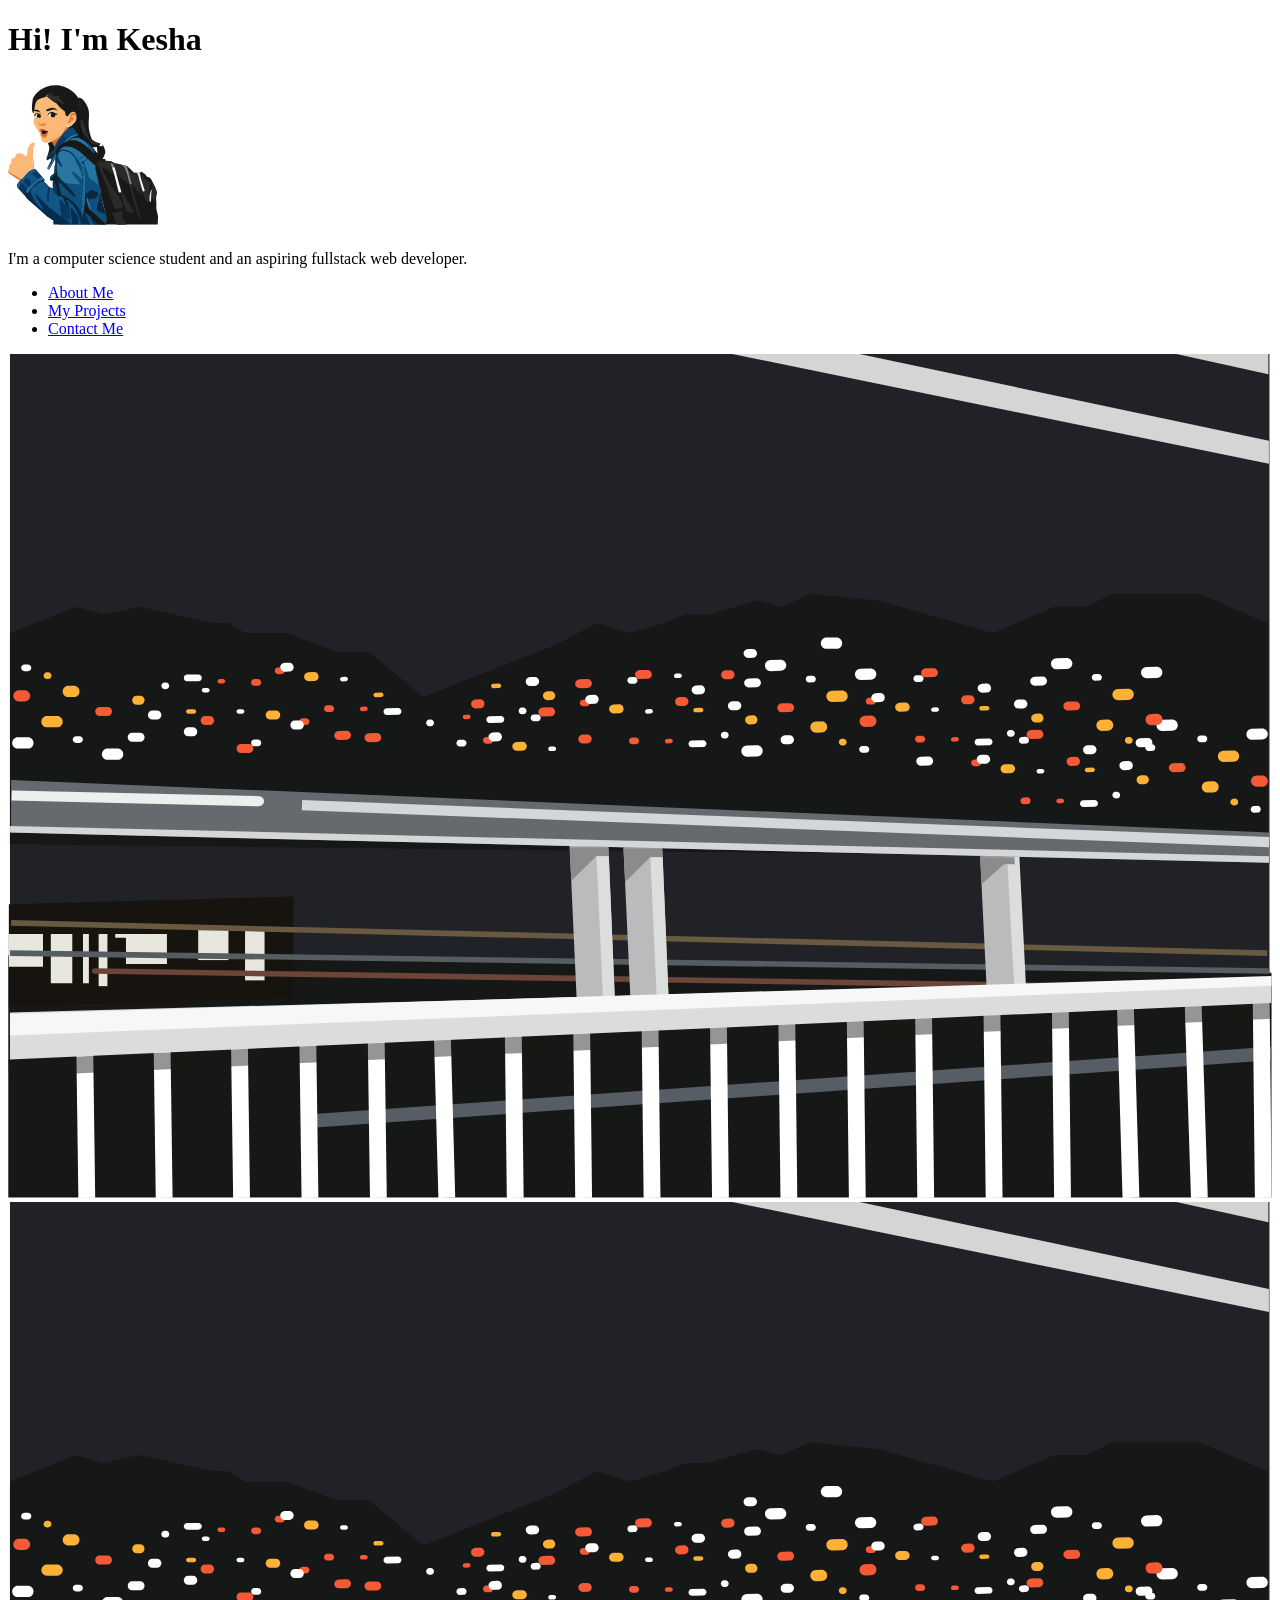
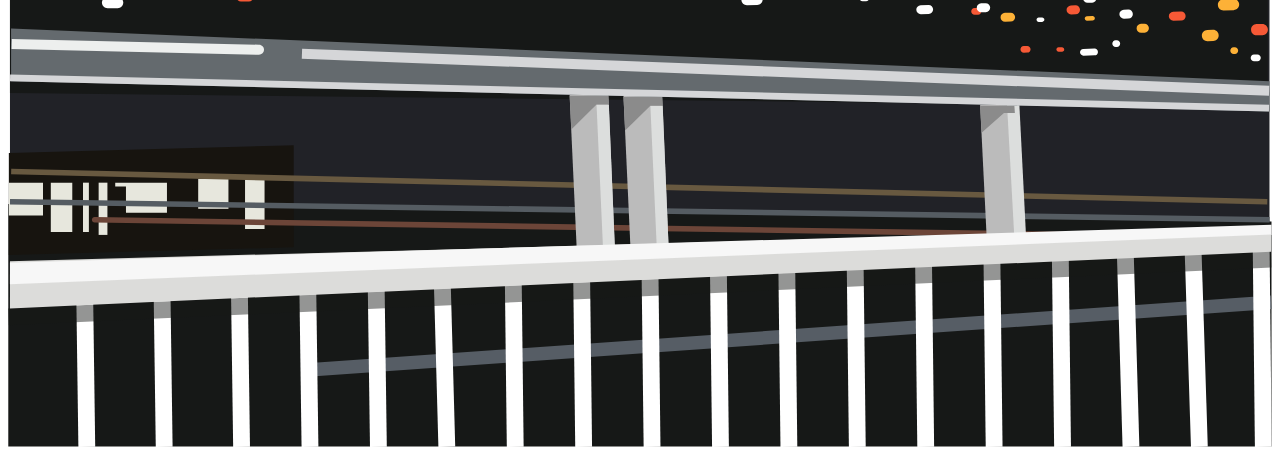
==== commit 59fe990f: "added image background and svg images" ====
--- a/index.html
+++ b/index.html
@@ -6,213 +6,17 @@
         <title>My Web Page</title>
     </head>
     <body>
-        <div id="cityScapes">
-            <svg width="1127" height="753" viewBox="0 0 1127 753" fill="none" xmlns="http://www.w3.org/2000/svg">
-            <g clip-path="url(#clip0_39_416)">
-            <path d="M1.74915 0H1124.75V749H1.74915V0Z" fill="#212227"/>
-            <path d="M0.249146 752.5V536.5L1126.75 552V752.5H0.249146Z" fill="#161817"/>
-            <path d="M254.749 484L0.749146 490.938V582L254.749 575.062V484Z" fill="#17140F"/>
-            <path d="M31.2072 517.448H0.749146V546.759H31.2072V517.448Z" fill="#E7E7DD"/>
-            <path d="M57.314 517.448H38.169V561.414H57.314V517.448Z" fill="#E7E7DD"/>
-            <path d="M66.8866 517.448H72.1079V561.414H66.8866V517.448Z" fill="#E7E7DD"/>
-            <path d="M88.6423 517.448H80.8102V564H88.6423V517.448Z" fill="#E7E7DD"/>
-            <path d="M95.6041 520.897V517.448H141.726V544.172H105.177V520.897H95.6041Z" fill="#E7E7DD"/>
-            <path d="M196.551 514H169.574V540.724H196.551V514Z" fill="#E7E7DD"/>
-            <path d="M228.749 514H211.345V558.828H228.749V514Z" fill="#E7E7DD"/>
-            <path d="M1123.25 450L1.74915 437.5V249L60.7491 225.5L85.2491 232.5L117.249 225.5L183.749 240H197.249L211.249 249H248.749L292.249 265.5H321.749L370.249 306L486.749 260L525.249 240L554.749 249L585.249 240L604.249 232.5H624.249L648.749 225.5L667.749 220L689.249 225.5L715.749 214L776.249 220L827.249 234.5L878.249 249L932.749 225.5H961.749L984.249 214H1062.25L1123.25 240V450Z" fill="#161817"/>
-            <path d="M265.749 325C267.406 325 268.749 326.343 268.749 328C268.749 329.657 267.406 331 265.749 331H262.749C261.092 331 259.749 329.657 259.749 328C259.749 326.343 261.092 325 262.749 325H265.749Z" fill="#F65936"/>
-            <path d="M240.906 285.623C239.25 285.667 237.872 284.359 237.828 282.703C237.784 281.047 239.092 279.669 240.748 279.625L243.747 279.546C245.403 279.502 246.781 280.81 246.825 282.466C246.869 284.122 245.561 285.5 243.905 285.544L240.906 285.623Z" fill="#F65936"/>
-            <path d="M512.849 314.358C511.193 314.401 509.815 313.094 509.771 311.438C509.728 309.782 511.035 308.404 512.691 308.36L515.69 308.281C517.347 308.237 518.725 309.544 518.768 311.201C518.812 312.857 517.505 314.235 515.848 314.279L512.849 314.358Z" fill="#F65936"/>
-            <path d="M767.906 312.783C766.25 312.826 764.872 311.519 764.828 309.863C764.784 308.207 766.092 306.828 767.748 306.785L770.747 306.706C772.403 306.662 773.781 307.969 773.825 309.626C773.869 311.282 772.561 312.66 770.905 312.704L767.906 312.783Z" fill="#F65936"/>
-            <path d="M861.906 367.783C860.25 367.826 858.872 366.519 858.828 364.863C858.784 363.207 860.092 361.828 861.748 361.785L864.747 361.706C866.403 361.662 867.781 362.969 867.825 364.626C867.869 366.282 866.561 367.66 864.905 367.704L861.906 367.783Z" fill="#F65936"/>
-            <path d="M426.582 347.783C424.926 347.826 423.548 346.519 423.504 344.863C423.461 343.207 424.768 341.828 426.424 341.785L429.423 341.706C431.08 341.662 432.458 342.969 432.501 344.626C432.545 346.282 431.238 347.66 429.581 347.704L426.582 347.783Z" fill="#F65936"/>
-            <path d="M43.7491 323C46.5106 323 48.7491 325.239 48.7491 328C48.7491 330.761 46.5106 333 43.7491 333H34.7491C31.9877 333 29.7491 330.761 29.7491 328C29.7491 325.239 31.9877 323 34.7491 323H43.7491Z" fill="#FDB137"/>
-            <path d="M734.825 310.508C732.065 310.58 729.768 308.402 729.695 305.641C729.622 302.881 731.801 300.584 734.562 300.511L743.558 300.274C746.319 300.201 748.616 302.38 748.688 305.14C748.761 307.901 746.582 310.198 743.822 310.27L734.825 310.508Z" fill="#FDB137"/>
-            <path d="M989.882 308.932C987.121 309.005 984.825 306.826 984.752 304.066C984.679 301.306 986.858 299.009 989.618 298.936L998.615 298.699C1001.38 298.626 1003.67 300.805 1003.75 303.565C1003.82 306.326 1001.64 308.623 998.879 308.695L989.882 308.932Z" fill="#FDB137"/>
-            <path d="M1083.88 363.932C1081.12 364.005 1078.82 361.826 1078.75 359.066C1078.68 356.306 1080.86 354.009 1083.62 353.936L1092.62 353.699C1095.38 353.626 1097.67 355.805 1097.75 358.565C1097.82 361.326 1095.64 363.623 1092.88 363.695L1083.88 363.932Z" fill="#FDB137"/>
-            <path d="M97.7491 352C100.511 352 102.749 354.239 102.749 357C102.749 359.761 100.511 362 97.7491 362H88.7491C85.9877 362 83.7491 359.761 83.7491 357C83.7491 354.239 85.9877 352 88.7491 352H97.7491Z" fill="white"/>
-            <path d="M680.08 282.94C677.319 283.013 675.022 280.834 674.95 278.074C674.877 275.313 677.056 273.017 679.816 272.944L688.813 272.707C691.574 272.634 693.87 274.813 693.943 277.573C694.016 280.334 691.837 282.631 689.077 282.703L680.08 282.94Z" fill="white"/>
-            <path d="M935.136 281.365C932.376 281.438 930.079 279.259 930.006 276.499C929.934 273.738 932.112 271.442 934.873 271.369L943.87 271.132C946.63 271.059 948.927 273.238 949 275.998C949.073 278.759 946.894 281.056 944.133 281.128L935.136 281.365Z" fill="white"/>
-            <path d="M659.011 359.365C656.25 359.438 653.954 357.259 653.881 354.499C653.808 351.738 655.987 349.442 658.747 349.369L667.744 349.132C670.505 349.059 672.801 351.238 672.874 353.998C672.947 356.759 670.768 359.056 668.008 359.128L659.011 359.365Z" fill="white"/>
-            <path d="M1029.14 336.365C1026.38 336.438 1024.08 334.259 1024.01 331.499C1023.93 328.738 1026.11 326.442 1028.87 326.369L1037.87 326.132C1040.63 326.059 1042.93 328.238 1043 330.998C1043.07 333.759 1040.89 336.056 1038.13 336.128L1029.14 336.365Z" fill="white"/>
-            <path d="M738.749 253C741.511 253 743.749 255.239 743.749 258C743.749 260.761 741.511 263 738.749 263H729.749C726.988 263 724.749 260.761 724.749 258C724.749 255.239 726.988 253 729.749 253H738.749Z" fill="white"/>
-            <path d="M17.7491 342C20.5106 342 22.7491 344.239 22.7491 347C22.7491 349.761 20.5106 352 17.7491 352H8.74915C5.98772 352 3.74915 349.761 3.74915 347C3.74915 344.239 5.98772 342 8.74915 342H17.7491Z" fill="white"/>
-            <path d="M760.316 290.829C757.555 290.902 755.258 288.723 755.186 285.963C755.113 283.202 757.292 280.905 760.052 280.833L769.049 280.595C771.809 280.523 774.106 282.701 774.179 285.462C774.252 288.222 772.073 290.519 769.312 290.592L760.316 290.829Z" fill="white"/>
-            <path d="M1015.37 289.254C1012.61 289.327 1010.32 287.148 1010.24 284.388C1010.17 281.627 1012.35 279.33 1015.11 279.257L1024.11 279.02C1026.87 278.948 1029.16 281.126 1029.24 283.887C1029.31 286.647 1027.13 288.944 1024.37 289.017L1015.37 289.254Z" fill="white"/>
-            <path d="M1109.37 344.254C1106.61 344.327 1104.32 342.148 1104.24 339.388C1104.17 336.627 1106.35 334.33 1109.11 334.257L1118.11 334.02C1120.87 333.948 1123.16 336.126 1123.24 338.887C1123.31 341.647 1121.13 343.944 1118.37 344.017L1109.37 344.254Z" fill="white"/>
-            <path d="M63.7491 341C65.406 341 66.7491 342.343 66.7491 344C66.7491 345.657 65.406 347 63.7491 347H60.7491C59.0923 347 57.7491 345.657 57.7491 344C57.7491 342.343 59.0923 341 60.7491 341H63.7491Z" fill="white"/>
-            <path d="M714.358 293.041C712.702 293.084 711.323 291.777 711.28 290.121C711.236 288.465 712.543 287.087 714.2 287.043L717.199 286.964C718.855 286.92 720.233 288.227 720.277 289.884C720.32 291.54 719.013 292.918 717.357 292.962L714.358 293.041Z" fill="white"/>
-            <path d="M969.414 291.466C967.758 291.509 966.38 290.202 966.336 288.546C966.293 286.89 967.6 285.511 969.256 285.468L972.255 285.389C973.912 285.345 975.29 286.652 975.333 288.309C975.377 289.965 974.07 291.343 972.413 291.387L969.414 291.466Z" fill="white"/>
-            <path d="M1063.41 346.466C1061.76 346.509 1060.38 345.202 1060.34 343.546C1060.29 341.89 1061.6 340.511 1063.26 340.468L1066.26 340.389C1067.91 340.345 1069.29 341.652 1069.33 343.309C1069.38 344.965 1068.07 346.343 1066.41 346.387L1063.41 346.466Z" fill="white"/>
-            <path d="M169.749 286C171.406 286 172.749 287.343 172.749 289C172.749 290.657 171.406 292 169.749 292H159.749C158.092 292 156.749 290.657 156.749 289C156.749 287.343 158.092 286 159.749 286H169.749Z" fill="white"/>
-            <path d="M609.844 350.815C608.187 350.858 606.809 349.551 606.766 347.895C606.722 346.239 608.029 344.86 609.686 344.817L619.682 344.553C621.338 344.51 622.716 345.817 622.76 347.473C622.804 349.129 621.496 350.508 619.84 350.551L609.844 350.815Z" fill="white"/>
-            <path d="M337.9 322.08C336.244 322.123 334.866 320.816 334.822 319.16C334.779 317.504 336.086 316.126 337.742 316.082L347.739 315.818C349.395 315.775 350.773 317.082 350.817 318.738C350.86 320.395 349.553 321.773 347.897 321.816L337.9 322.08Z" fill="white"/>
-            <path d="M864.9 349.24C863.244 349.283 861.866 347.976 861.822 346.32C861.779 344.663 863.086 343.285 864.742 343.242L874.739 342.978C876.395 342.935 877.773 344.242 877.817 345.898C877.86 347.554 876.553 348.932 874.897 348.976L864.9 349.24Z" fill="white"/>
-            <path d="M429.577 329.24C427.92 329.283 426.542 327.976 426.499 326.32C426.455 324.663 427.762 323.285 429.418 323.242L439.415 322.978C441.071 322.935 442.449 324.242 442.493 325.898C442.537 327.554 441.229 328.932 439.573 328.976L429.577 329.24Z" fill="white"/>
-            <path d="M958.9 404.24C957.244 404.283 955.866 402.976 955.822 401.32C955.779 399.663 957.086 398.285 958.742 398.242L968.739 397.978C970.395 397.935 971.773 399.242 971.817 400.898C971.86 402.554 970.553 403.932 968.897 403.976L958.9 404.24Z" fill="white"/>
-            <path d="M222.749 290C224.406 290 225.749 291.343 225.749 293C225.749 294.657 224.406 296 222.749 296H219.749C218.092 296 216.749 294.657 216.749 293C216.749 291.343 218.092 290 219.749 290H222.749Z" fill="#F65936"/>
-            <path d="M556.757 348.213C555.1 348.256 553.722 346.949 553.679 345.293C553.635 343.636 554.942 342.258 556.599 342.215L559.598 342.136C561.254 342.092 562.632 343.399 562.676 345.056C562.719 346.712 561.412 348.09 559.756 348.134L556.757 348.213Z" fill="#F65936"/>
-            <path d="M284.813 319.478C283.157 319.521 281.779 318.214 281.735 316.558C281.692 314.901 282.999 313.523 284.655 313.48L287.654 313.401C289.311 313.357 290.689 314.664 290.732 316.321C290.776 317.977 289.469 319.355 287.812 319.399L284.813 319.478Z" fill="#F65936"/>
-            <path d="M811.813 346.638C810.157 346.681 808.779 345.374 808.735 343.718C808.692 342.061 809.999 340.683 811.655 340.64L814.654 340.561C816.311 340.517 817.689 341.824 817.732 343.48C817.776 345.137 816.469 346.515 814.812 346.558L811.813 346.638Z" fill="#F65936"/>
-            <path d="M905.813 401.638C904.157 401.681 902.779 400.374 902.735 398.718C902.692 397.061 903.999 395.683 905.655 395.64L908.654 395.561C910.311 395.517 911.689 396.824 911.732 398.48C911.776 400.137 910.469 401.515 908.812 401.558L905.813 401.638Z" fill="#F65936"/>
-            <path d="M222.749 344C224.406 344 225.749 345.343 225.749 347C225.749 348.657 224.406 350 222.749 350H219.749C218.092 350 216.749 348.657 216.749 347C216.749 345.343 218.092 344 219.749 344H222.749Z" fill="white"/>
-            <path d="M555.334 294.231C553.678 294.275 552.3 292.968 552.256 291.311C552.212 289.655 553.519 288.277 555.176 288.233L558.175 288.154C559.831 288.111 561.209 289.418 561.253 291.074C561.296 292.731 559.989 294.109 558.333 294.152L555.334 294.231Z" fill="white"/>
-            <path d="M402.906 350.156C401.25 350.2 399.872 348.892 399.828 347.236C399.784 345.58 401.092 344.202 402.748 344.158L405.747 344.079C407.403 344.035 408.781 345.343 408.825 346.999C408.869 348.655 407.561 350.033 405.905 350.077L402.906 350.156Z" fill="white"/>
-            <path d="M810.391 292.656C808.734 292.7 807.356 291.393 807.313 289.736C807.269 288.08 808.576 286.702 810.232 286.658L813.231 286.579C814.888 286.536 816.266 287.843 816.309 289.499C816.353 291.156 815.046 292.534 813.389 292.577L810.391 292.656Z" fill="white"/>
-            <path d="M904.391 347.656C902.734 347.7 901.356 346.393 901.313 344.736C901.269 343.08 902.576 341.702 904.232 341.658L907.231 341.579C908.888 341.536 910.266 342.843 910.309 344.499C910.353 346.156 909.046 347.534 907.389 347.577L904.391 347.656Z" fill="white"/>
-            <path d="M469.067 327.656C467.411 327.7 466.032 326.393 465.989 324.736C465.945 323.08 467.252 321.702 468.909 321.658L471.908 321.579C473.564 321.536 474.942 322.843 474.986 324.499C475.029 326.156 473.722 327.534 472.066 327.577L469.067 327.656Z" fill="white"/>
-            <path d="M17.7491 277C19.406 277 20.7491 278.343 20.7491 280C20.7491 281.657 19.406 283 17.7491 283H14.7491C13.0923 283 11.7491 281.657 11.7491 280C11.7491 278.343 13.0923 277 14.7491 277H17.7491Z" fill="white"/>
-            <path d="M762.028 355.807C760.372 355.85 758.994 354.543 758.95 352.887C758.906 351.23 760.214 349.852 761.87 349.809L764.869 349.73C766.525 349.686 767.903 350.993 767.947 352.649C767.99 354.306 766.683 355.684 765.027 355.727L762.028 355.807Z" fill="white"/>
-            <path d="M1017.08 354.231C1015.43 354.275 1014.05 352.968 1014.01 351.312C1013.96 349.655 1015.27 348.277 1016.93 348.234L1019.93 348.154C1021.58 348.111 1022.96 349.418 1023 351.074C1023.05 352.731 1021.74 354.109 1020.08 354.152L1017.08 354.231Z" fill="white"/>
-            <path d="M1111.08 409.231C1109.43 409.275 1108.05 407.968 1108.01 406.312C1107.96 404.655 1109.27 403.277 1110.93 403.234L1113.93 403.154C1115.58 403.111 1116.96 404.418 1117 406.074C1117.05 407.731 1115.74 409.109 1114.08 409.152L1111.08 409.231Z" fill="white"/>
-            <path d="M165.749 317C166.854 317 167.749 317.895 167.749 319C167.749 320.105 166.854 321 165.749 321H160.749C159.645 321 158.749 320.105 158.749 319C158.749 317.895 159.645 317 160.749 317H165.749Z" fill="#FDB137"/>
-            <path d="M613.026 319.72C611.922 319.749 611.003 318.878 610.974 317.773C610.945 316.669 611.816 315.751 612.92 315.721L617.919 315.59C619.023 315.561 619.942 316.432 619.971 317.536C620 318.641 619.128 319.559 618.024 319.588L613.026 319.72Z" fill="#FDB137"/>
-            <path d="M327.854 306.183C326.75 306.212 325.831 305.341 325.802 304.236C325.773 303.132 326.644 302.214 327.748 302.184L332.747 302.053C333.851 302.024 334.77 302.895 334.799 303.999C334.828 305.103 333.956 306.022 332.852 306.051L327.854 306.183Z" fill="#FDB137"/>
-            <path d="M868.082 318.145C866.978 318.174 866.059 317.303 866.03 316.198C866.001 315.094 866.873 314.176 867.977 314.146L872.975 314.015C874.079 313.986 874.998 314.857 875.027 315.961C875.056 317.065 874.185 317.984 873.081 318.013L868.082 318.145Z" fill="#FDB137"/>
-            <path d="M432.759 298.145C431.654 298.174 430.736 297.303 430.707 296.198C430.678 295.094 431.549 294.176 432.653 294.146L437.652 294.015C438.756 293.986 439.674 294.857 439.704 295.961C439.733 297.065 438.861 297.984 437.757 298.013L432.759 298.145Z" fill="#FDB137"/>
-            <path d="M962.082 373.145C960.978 373.174 960.059 372.303 960.03 371.198C960.001 370.094 960.873 369.176 961.977 369.146L966.975 369.015C968.079 368.986 968.998 369.857 969.027 370.961C969.056 372.065 968.185 372.984 967.081 373.013L962.082 373.145Z" fill="#FDB137"/>
-            <path d="M177.749 298C178.854 298 179.749 298.895 179.749 300C179.749 301.105 178.854 302 177.749 302H174.749C173.645 302 172.749 301.105 172.749 300C172.749 298.895 173.645 298 174.749 298H177.749Z" fill="white"/>
-            <path d="M191.749 290C192.854 290 193.749 290.895 193.749 292C193.749 293.105 192.854 294 191.749 294H188.749C187.645 294 186.749 293.105 186.749 292C186.749 290.895 187.645 290 188.749 290H191.749Z" fill="#F65936"/>
-            <path d="M587.746 347.396C586.642 347.425 585.723 346.553 585.694 345.449C585.665 344.345 586.537 343.426 587.641 343.397L590.64 343.318C591.744 343.289 592.663 344.161 592.692 345.265C592.721 346.369 591.849 347.288 590.745 347.317L587.746 347.396Z" fill="#F65936"/>
-            <path d="M315.803 318.661C314.699 318.69 313.78 317.818 313.751 316.714C313.722 315.61 314.593 314.691 315.697 314.662L318.696 314.583C319.801 314.554 320.719 315.426 320.748 316.53C320.778 317.634 319.906 318.553 318.802 318.582L315.803 318.661Z" fill="#F65936"/>
-            <path d="M842.803 345.821C841.699 345.85 840.78 344.978 840.751 343.874C840.722 342.77 841.593 341.851 842.697 341.822L845.696 341.743C846.801 341.714 847.719 342.585 847.748 343.69C847.777 344.794 846.906 345.713 845.802 345.742L842.803 345.821Z" fill="#F65936"/>
-            <path d="M407.479 325.821C406.375 325.85 405.456 324.978 405.427 323.874C405.398 322.77 406.27 321.851 407.374 321.822L410.373 321.743C411.477 321.714 412.396 322.585 412.425 323.69C412.454 324.794 411.582 325.713 410.478 325.742L407.479 325.821Z" fill="#F65936"/>
-            <path d="M936.803 400.821C935.699 400.85 934.78 399.978 934.751 398.874C934.722 397.77 935.593 396.851 936.697 396.822L939.696 396.743C940.801 396.714 941.719 397.585 941.748 398.69C941.777 399.794 940.906 400.713 939.802 400.742L936.803 400.821Z" fill="#F65936"/>
-            <path d="M208.749 317C209.854 317 210.749 317.895 210.749 319C210.749 320.105 209.854 321 208.749 321H205.749C204.645 321 203.749 320.105 203.749 319C203.749 317.895 204.645 317 205.749 317H208.749Z" fill="white"/>
-            <path d="M570.041 320.853C568.936 320.882 568.018 320.011 567.989 318.907C567.96 317.802 568.831 316.884 569.935 316.855L572.934 316.775C574.038 316.746 574.957 317.618 574.986 318.722C575.015 319.826 574.144 320.745 573.04 320.774L570.041 320.853Z" fill="white"/>
-            <path d="M298.097 292.118C296.993 292.147 296.074 291.276 296.045 290.172C296.016 289.067 296.888 288.149 297.992 288.12L300.991 288.041C302.095 288.011 303.014 288.883 303.043 289.987C303.072 291.091 302.2 292.01 301.096 292.039L298.097 292.118Z" fill="white"/>
-            <path d="M825.097 319.278C823.993 319.307 823.074 318.436 823.045 317.331C823.016 316.227 823.888 315.309 824.992 315.279L827.991 315.2C829.095 315.171 830.014 316.043 830.043 317.147C830.072 318.251 829.2 319.17 828.096 319.199L825.097 319.278Z" fill="white"/>
-            <path d="M595.854 289.13C594.75 289.159 593.831 288.288 593.802 287.184C593.773 286.08 594.644 285.161 595.749 285.132L598.747 285.053C599.852 285.024 600.77 285.895 600.799 286.999C600.829 288.103 599.957 289.022 598.853 289.051L595.854 289.13Z" fill="white"/>
-            <path d="M919.097 374.278C917.993 374.307 917.074 373.436 917.045 372.331C917.016 371.227 917.888 370.309 918.992 370.279L921.991 370.2C923.095 370.171 924.014 371.043 924.043 372.147C924.072 373.251 923.2 374.17 922.096 374.199L919.097 374.278Z" fill="white"/>
-            <path d="M483.774 354.278C482.669 354.307 481.751 353.436 481.722 352.331C481.692 351.227 482.564 350.309 483.668 350.279L486.667 350.2C487.771 350.171 488.69 351.043 488.719 352.147C488.748 353.251 487.877 354.17 486.773 354.199L483.774 354.278Z" fill="white"/>
-            <path d="M140.749 293C142.406 293 143.749 294.343 143.749 296C143.749 297.657 142.406 299 140.749 299H139.749C138.092 299 136.749 297.657 136.749 296C136.749 294.343 138.092 293 139.749 293H140.749Z" fill="white"/>
-            <path d="M638.649 343.053C636.993 343.097 635.615 341.789 635.571 340.133C635.528 338.477 636.835 337.099 638.491 337.055L639.491 337.029C641.147 336.985 642.525 338.292 642.569 339.949C642.613 341.605 641.305 342.983 639.649 343.027L638.649 343.053Z" fill="white"/>
-            <path d="M375.906 332.103C374.25 332.147 372.872 330.84 372.828 329.183C372.785 327.527 374.092 326.149 375.748 326.105L376.748 326.079C378.404 326.035 379.782 327.343 379.826 328.999C379.869 330.655 378.562 332.033 376.906 332.077L375.906 332.103Z" fill="white"/>
-            <path d="M893.706 341.478C892.05 341.522 890.672 340.214 890.628 338.558C890.584 336.902 891.892 335.524 893.548 335.48L894.548 335.454C896.204 335.41 897.582 336.717 897.626 338.374C897.669 340.03 896.362 341.408 894.706 341.452L893.706 341.478Z" fill="white"/>
-            <path d="M458.382 321.478C456.726 321.522 455.348 320.214 455.304 318.558C455.261 316.902 456.568 315.524 458.224 315.48L459.224 315.454C460.88 315.41 462.258 316.717 462.302 318.374C462.345 320.03 461.038 321.408 459.382 321.452L458.382 321.478Z" fill="white"/>
-            <path d="M987.706 396.478C986.05 396.522 984.672 395.214 984.628 393.558C984.584 391.902 985.892 390.524 987.548 390.48L988.548 390.454C990.204 390.41 991.582 391.717 991.626 393.374C991.669 395.03 990.362 396.408 988.706 396.452L987.706 396.478Z" fill="white"/>
-            <path d="M35.7491 284C37.406 284 38.7491 285.343 38.7491 287C38.7491 288.657 37.406 290 35.7491 290H34.7491C33.0923 290 31.7491 288.657 31.7491 287C31.7491 285.343 33.0923 284 34.7491 284H35.7491Z" fill="#FDB137"/>
-            <path d="M743.85 349.283C742.194 349.327 740.816 348.02 740.772 346.363C740.728 344.707 742.036 343.329 743.692 343.285L744.692 343.259C746.348 343.215 747.726 344.523 747.77 346.179C747.813 347.835 746.506 349.213 744.85 349.257L743.85 349.283Z" fill="#FDB137"/>
-            <path d="M998.907 347.708C997.25 347.752 995.872 346.445 995.829 344.788C995.785 343.132 997.092 341.754 998.749 341.71L999.748 341.684C1001.4 341.64 1002.78 342.948 1002.83 344.604C1002.87 346.26 1001.56 347.638 999.906 347.682L998.907 347.708Z" fill="#FDB137"/>
-            <path d="M1092.91 402.708C1091.25 402.752 1089.87 401.445 1089.83 399.788C1089.78 398.132 1091.09 396.754 1092.75 396.71L1093.75 396.684C1095.4 396.64 1096.78 397.948 1096.83 399.604C1096.87 401.26 1095.56 402.638 1093.91 402.682L1092.91 402.708Z" fill="#FDB137"/>
-            <path d="M58.7491 296C61.5106 296 63.7491 298.239 63.7491 301C63.7491 303.761 61.5106 306 58.7491 306H53.7491C50.9877 306 48.7491 303.761 48.7491 301C48.7491 298.239 50.9877 296 53.7491 296H58.7491Z" fill="#FDB137"/>
-            <path d="M720.542 337.893C717.781 337.966 715.484 335.787 715.412 333.027C715.339 330.266 717.518 327.97 720.278 327.897L725.276 327.765C728.037 327.692 730.334 329.871 730.406 332.632C730.479 335.392 728.3 337.689 725.54 337.762L720.542 337.893Z" fill="#FDB137"/>
-            <path d="M975.598 336.318C972.838 336.391 970.541 334.212 970.468 331.452C970.396 328.691 972.574 326.395 975.335 326.322L980.333 326.19C983.094 326.117 985.39 328.296 985.463 331.057C985.536 333.817 983.357 336.114 980.597 336.187L975.598 336.318Z" fill="#FDB137"/>
-            <path d="M1069.6 391.318C1066.84 391.391 1064.54 389.212 1064.47 386.452C1064.4 383.691 1066.57 381.395 1069.33 381.322L1074.33 381.19C1077.09 381.117 1079.39 383.296 1079.46 386.057C1079.54 388.817 1077.36 391.114 1074.6 391.187L1069.6 391.318Z" fill="#FDB137"/>
-            <path d="M179.749 323C181.958 323 183.749 324.791 183.749 327C183.749 329.209 181.958 331 179.749 331H175.749C173.54 331 171.749 329.209 171.749 327C171.749 324.791 173.54 323 175.749 323H179.749Z" fill="#F65936"/>
-            <path d="M598.872 314.091C596.664 314.149 594.826 312.406 594.768 310.198C594.71 307.989 596.453 306.152 598.661 306.094L602.66 305.988C604.868 305.93 606.706 307.673 606.764 309.882C606.822 312.09 605.079 313.927 602.871 313.986L598.872 314.091Z" fill="#F65936"/>
-            <path d="M639.959 290.208C637.75 290.266 635.913 288.523 635.855 286.315C635.796 284.106 637.539 282.269 639.748 282.211L643.746 282.105C645.955 282.047 647.792 283.79 647.85 285.999C647.909 288.207 646.166 290.044 643.957 290.103L639.959 290.208Z" fill="#F65936"/>
-            <path d="M853.929 312.516C851.72 312.574 849.883 310.831 849.825 308.623C849.767 306.414 851.51 304.577 853.718 304.519L857.717 304.413C859.925 304.355 861.762 306.098 861.821 308.307C861.879 310.515 860.136 312.352 857.927 312.411L853.929 312.516Z" fill="#F65936"/>
-            <path d="M416.959 316.208C414.75 316.266 412.913 314.523 412.855 312.315C412.796 310.106 414.539 308.269 416.748 308.211L420.746 308.105C422.955 308.047 424.792 309.79 424.85 311.999C424.909 314.207 423.166 316.044 420.957 316.103L416.959 316.208Z" fill="#F65936"/>
-            <path d="M947.929 367.516C945.72 367.574 943.883 365.831 943.825 363.623C943.767 361.414 945.51 359.577 947.718 359.519L951.717 359.413C953.925 359.355 955.762 361.098 955.821 363.307C955.879 365.515 954.136 367.352 951.927 367.411L947.929 367.516Z" fill="#F65936"/>
-            <path d="M512.605 347.516C510.397 347.574 508.559 345.831 508.501 343.623C508.443 341.414 510.186 339.577 512.394 339.519L516.393 339.413C518.601 339.355 520.439 341.098 520.497 343.307C520.555 345.515 518.812 347.352 516.604 347.411L512.605 347.516Z" fill="#F65936"/>
-            <path d="M259.749 327C261.958 327 263.749 328.791 263.749 331C263.749 333.209 261.958 335 259.749 335H255.749C253.54 335 251.749 333.209 251.749 331C251.749 328.791 253.54 327 255.749 327H259.749Z" fill="white"/>
-            <path d="M518.795 312.2C516.586 312.259 514.749 310.516 514.691 308.307C514.632 306.099 516.375 304.261 518.584 304.203L522.582 304.098C524.791 304.04 526.628 305.783 526.686 307.991C526.745 310.199 525.002 312.037 522.793 312.095L518.795 312.2Z" fill="white"/>
-            <path d="M246.851 283.465C244.643 283.524 242.805 281.781 242.747 279.572C242.689 277.364 244.432 275.526 246.64 275.468L250.639 275.363C252.847 275.305 254.685 277.048 254.743 279.256C254.801 281.464 253.058 283.302 250.85 283.36L246.851 283.465Z" fill="white"/>
-            <path d="M773.851 310.625C771.643 310.684 769.805 308.941 769.747 306.732C769.689 304.524 771.432 302.686 773.64 302.628L777.639 302.523C779.847 302.465 781.685 304.208 781.743 306.416C781.801 308.624 780.058 310.462 777.85 310.52L773.851 310.625Z" fill="white"/>
-            <path d="M867.851 365.625C865.643 365.684 863.805 363.941 863.747 361.732C863.689 359.524 865.432 357.686 867.64 357.628L871.639 357.523C873.847 357.465 875.685 359.208 875.743 361.416C875.801 363.624 874.058 365.462 871.85 365.52L867.851 365.625Z" fill="white"/>
-            <path d="M432.527 345.625C430.319 345.684 428.482 343.941 428.423 341.732C428.365 339.524 430.108 337.686 432.317 337.628L436.315 337.523C438.524 337.465 440.361 339.208 440.419 341.416C440.477 343.624 438.734 345.462 436.526 345.52L432.527 345.625Z" fill="white"/>
-            <path d="M132.749 318C134.958 318 136.749 319.791 136.749 322C136.749 324.209 134.958 326 132.749 326H128.749C126.54 326 124.749 324.209 124.749 322C124.749 319.791 126.54 318 128.749 318H132.749Z" fill="white"/>
-            <path d="M645.988 317.851C643.78 317.909 641.942 316.166 641.884 313.958C641.826 311.749 643.569 309.912 645.777 309.854L649.776 309.748C651.984 309.69 653.822 311.433 653.88 313.642C653.938 315.85 652.195 317.687 649.986 317.746L645.988 317.851Z" fill="white"/>
-            <path d="M901.045 316.276C898.836 316.334 896.999 314.591 896.941 312.383C896.882 310.174 898.625 308.337 900.834 308.279L904.832 308.173C907.041 308.115 908.878 309.858 908.936 312.066C908.995 314.275 907.252 316.112 905.043 316.17L901.045 316.276Z" fill="white"/>
-            <path d="M465.721 296.276C463.512 296.334 461.675 294.591 461.617 292.383C461.559 290.174 463.302 288.337 465.51 288.279L469.509 288.173C471.717 288.115 473.554 289.858 473.613 292.066C473.671 294.275 471.928 296.112 469.719 296.17L465.721 296.276Z" fill="white"/>
-            <path d="M995.045 371.276C992.836 371.334 990.999 369.591 990.941 367.383C990.882 365.174 992.625 363.337 994.834 363.279L998.832 363.173C1001.04 363.115 1002.88 364.858 1002.94 367.066C1002.99 369.275 1001.25 371.112 999.043 371.17L995.045 371.276Z" fill="white"/>
-            <path d="M164.749 333C166.958 333 168.749 334.791 168.749 337C168.749 339.209 166.958 341 164.749 341H160.749C158.54 341 156.749 339.209 156.749 337C156.749 334.791 158.54 333 160.749 333H164.749Z" fill="white"/>
-            <path d="M613.604 303.699C611.395 303.758 609.558 302.014 609.5 299.806C609.441 297.598 611.184 295.76 613.393 295.702L617.391 295.597C619.6 295.538 621.437 297.282 621.495 299.49C621.554 301.698 619.811 303.536 617.602 303.594L613.604 303.699Z" fill="white"/>
-            <path d="M659.959 271.208C657.75 271.266 655.913 269.523 655.855 267.315C655.796 265.106 657.539 263.269 659.748 263.211L663.746 263.105C665.955 263.047 667.792 264.79 667.85 266.999C667.909 269.207 666.166 271.044 663.957 271.103L659.959 271.208Z" fill="white"/>
-            <path d="M868.66 302.124C866.452 302.182 864.614 300.439 864.556 298.231C864.498 296.023 866.241 294.185 868.449 294.127L872.448 294.022C874.656 293.963 876.494 295.706 876.552 297.915C876.61 300.123 874.867 301.961 872.659 302.019L868.66 302.124Z" fill="white"/>
-            <path d="M692.959 348.208C690.75 348.266 688.913 346.523 688.855 344.315C688.796 342.106 690.539 340.269 692.748 340.211L696.746 340.105C698.955 340.047 700.792 341.79 700.85 343.999C700.909 346.207 699.166 348.044 696.957 348.103L692.959 348.208Z" fill="white"/>
-            <path d="M962.66 357.124C960.452 357.182 958.614 355.439 958.556 353.231C958.498 351.023 960.241 349.185 962.449 349.127L966.448 349.022C968.656 348.963 970.494 350.706 970.552 352.915C970.61 355.123 968.867 356.961 966.659 357.019L962.66 357.124Z" fill="white"/>
-            <path d="M88.7491 315C90.9583 315 92.7491 316.791 92.7491 319C92.7491 321.209 90.9583 323 88.7491 323H81.7491C79.54 323 77.7491 321.209 77.7491 319C77.7491 316.791 79.54 315 81.7491 315H88.7491Z" fill="#F65936"/>
-            <path d="M690.052 319.69C687.843 319.749 686.006 318.006 685.948 315.797C685.889 313.589 687.633 311.751 689.841 311.693L696.838 311.509C699.047 311.451 700.884 313.194 700.942 315.402C701.001 317.61 699.258 319.448 697.049 319.506L690.052 319.69Z" fill="#F65936"/>
-            <path d="M945.108 318.115C942.9 318.174 941.063 316.431 941.004 314.222C940.946 312.014 942.689 310.176 944.898 310.118L951.895 309.934C954.103 309.876 955.941 311.619 955.999 313.827C956.057 316.035 954.314 317.873 952.106 317.931L945.108 318.115Z" fill="#F65936"/>
-            <path d="M509.785 298.115C507.576 298.174 505.739 296.431 505.681 294.222C505.622 292.014 507.365 290.176 509.574 290.118L516.571 289.934C518.78 289.876 520.617 291.619 520.675 293.827C520.734 296.035 518.991 297.873 516.782 297.931L509.785 298.115Z" fill="#F65936"/>
-            <path d="M1039.11 373.115C1036.9 373.174 1035.06 371.431 1035 369.222C1034.95 367.014 1036.69 365.176 1038.9 365.118L1045.9 364.934C1048.1 364.876 1049.94 366.619 1050 368.827C1050.06 371.035 1048.31 372.873 1046.11 372.931L1039.11 373.115Z" fill="#F65936"/>
-            <path d="M117.749 305C119.958 305 121.749 306.791 121.749 309C121.749 311.209 119.958 313 117.749 313H114.749C112.54 313 110.749 311.209 110.749 309C110.749 306.791 112.54 305 114.749 305H117.749Z" fill="#FDB137"/>
-            <path d="M661.325 330.451C659.117 330.509 657.279 328.766 657.221 326.558C657.163 324.35 658.906 322.512 661.114 322.454L664.113 322.375C666.322 322.317 668.159 324.06 668.217 326.268C668.276 328.476 666.533 330.314 664.324 330.372L661.325 330.451Z" fill="#FDB137"/>
-            <path d="M916.382 328.876C914.173 328.934 912.336 327.191 912.278 324.983C912.22 322.775 913.963 320.937 916.171 320.879L919.17 320.8C921.378 320.742 923.216 322.485 923.274 324.693C923.332 326.901 921.589 328.739 919.381 328.797L916.382 328.876Z" fill="#FDB137"/>
-            <path d="M481.058 308.876C478.85 308.934 477.012 307.191 476.954 304.983C476.896 302.775 478.639 300.937 480.847 300.879L483.846 300.8C486.055 300.742 487.892 302.485 487.95 304.693C488.008 306.901 486.265 308.739 484.057 308.797L481.058 308.876Z" fill="#FDB137"/>
-            <path d="M1010.38 383.876C1008.17 383.934 1006.34 382.191 1006.28 379.983C1006.22 377.775 1007.96 375.937 1010.17 375.879L1013.17 375.8C1015.38 375.742 1017.22 377.485 1017.27 379.693C1017.33 381.901 1015.59 383.739 1013.38 383.797L1010.38 383.876Z" fill="#FDB137"/>
-            <path d="M238.749 318C240.958 318 242.749 319.791 242.749 322C242.749 324.209 240.958 326 238.749 326H233.749C231.54 326 229.749 324.209 229.749 322C229.749 319.791 231.54 318 233.749 318H238.749Z" fill="#FDB137"/>
-            <path d="M540.025 320.644C537.816 320.702 535.979 318.959 535.921 316.751C535.862 314.542 537.605 312.705 539.814 312.647L544.812 312.515C547.02 312.457 548.858 314.2 548.916 316.408C548.974 318.617 547.231 320.454 545.023 320.512L540.025 320.644Z" fill="#FDB137"/>
-            <path d="M268.081 291.909C265.873 291.967 264.035 290.224 263.977 288.016C263.919 285.807 265.662 283.97 267.87 283.912L272.869 283.78C275.077 283.722 276.915 285.465 276.973 287.673C277.031 289.882 275.288 291.719 273.08 291.777L268.081 291.909Z" fill="#FDB137"/>
-            <path d="M795.081 319.069C792.873 319.127 791.035 317.384 790.977 315.176C790.919 312.967 792.662 311.13 794.87 311.072L799.869 310.94C802.077 310.882 803.915 312.625 803.973 314.833C804.031 317.042 802.288 318.879 800.08 318.937L795.081 319.069Z" fill="#FDB137"/>
-            <path d="M889.081 374.069C886.873 374.127 885.035 372.384 884.977 370.176C884.919 367.967 886.662 366.13 888.87 366.072L893.869 365.94C896.077 365.882 897.915 367.625 897.973 369.833C898.031 372.042 896.288 373.879 894.08 373.937L889.081 374.069Z" fill="#FDB137"/>
-            <path d="M453.758 354.069C451.549 354.127 449.712 352.384 449.654 350.176C449.595 347.967 451.338 346.13 453.547 346.072L458.545 345.94C460.753 345.882 462.591 347.625 462.649 349.833C462.707 352.042 460.964 353.879 458.756 353.937L453.758 354.069Z" fill="#FDB137"/>
-            <path d="M117.749 338C119.958 338 121.749 339.791 121.749 342C121.749 344.209 119.958 346 117.749 346H110.749C108.54 346 106.749 344.209 106.749 342C106.749 339.791 108.54 338 110.749 338H117.749Z" fill="white"/>
-            <path d="M660.455 297.463C658.247 297.521 656.41 295.778 656.351 293.569C656.293 291.361 658.036 289.524 660.245 289.465L667.242 289.281C669.451 289.223 671.288 290.966 671.346 293.174C671.404 295.382 669.661 297.22 667.453 297.278L660.455 297.463Z" fill="white"/>
-            <path d="M915.512 295.887C913.304 295.946 911.466 294.203 911.408 291.994C911.35 289.786 913.093 287.948 915.301 287.89L922.299 287.706C924.507 287.648 926.345 289.391 926.403 291.599C926.461 293.807 924.718 295.645 922.51 295.703L915.512 295.887Z" fill="white"/>
-            <path d="M813.959 367.287C811.75 367.345 809.913 365.602 809.855 363.394C809.796 361.185 811.539 359.348 813.748 359.29L820.745 359.105C822.954 359.047 824.791 360.79 824.849 362.999C824.908 365.207 823.165 367.044 820.956 367.103L813.959 367.287Z" fill="white"/>
-            <path d="M1009.51 350.887C1007.3 350.946 1005.47 349.203 1005.41 346.994C1005.35 344.786 1007.09 342.948 1009.3 342.89L1016.3 342.706C1018.51 342.648 1020.34 344.391 1020.4 346.599C1020.46 348.807 1018.72 350.645 1016.51 350.703L1009.51 350.887Z" fill="white"/>
-            <path d="M214.749 348C216.958 348 218.749 349.791 218.749 352C218.749 354.209 216.958 356 214.749 356H207.749C205.54 356 203.749 354.209 203.749 352C203.749 349.791 205.54 348 207.749 348H214.749Z" fill="#F65936"/>
-            <path d="M563.226 290.022C561.017 290.08 559.18 288.337 559.122 286.129C559.064 283.92 560.807 282.083 563.015 282.025L570.013 281.84C572.221 281.782 574.058 283.525 574.117 285.734C574.175 287.942 572.432 289.779 570.223 289.838L563.226 290.022Z" fill="#F65936"/>
-            <path d="M294.959 344.287C292.75 344.345 290.913 342.602 290.855 340.394C290.796 338.185 292.539 336.348 294.748 336.29L301.745 336.105C303.954 336.047 305.791 337.79 305.849 339.999C305.908 342.207 304.164 344.044 301.956 344.103L294.959 344.287Z" fill="#F65936"/>
-            <path d="M818.282 288.447C816.074 288.505 814.237 286.762 814.178 284.554C814.12 282.345 815.863 280.508 818.072 280.45L825.069 280.265C827.278 280.207 829.115 281.95 829.173 284.158C829.231 286.367 827.488 288.204 825.28 288.263L818.282 288.447Z" fill="#F65936"/>
-            <path d="M321.959 346.287C319.75 346.345 317.913 344.602 317.855 342.394C317.796 340.185 319.539 338.348 321.748 338.29L328.745 338.105C330.954 338.047 332.791 339.79 332.849 341.999C332.908 344.207 331.164 346.044 328.956 346.103L321.959 346.287Z" fill="#F65936"/>
-            <path d="M912.282 343.447C910.074 343.505 908.237 341.762 908.178 339.554C908.12 337.345 909.863 335.508 912.072 335.45L919.069 335.265C921.278 335.207 923.115 336.95 923.173 339.158C923.231 341.367 921.488 343.204 919.28 343.263L912.282 343.447Z" fill="#F65936"/>
-            <path d="M476.959 323.447C474.75 323.505 472.913 321.762 472.855 319.554C472.796 317.345 474.539 315.508 476.748 315.45L483.745 315.265C485.954 315.207 487.791 316.95 487.849 319.158C487.908 321.367 486.165 323.204 483.956 323.263L476.959 323.447Z" fill="#F65936"/>
-            <path d="M14.7491 300C17.5106 300 19.7491 302.239 19.7491 305C19.7491 307.761 17.5106 310 14.7491 310H9.74915C6.98772 310 4.74915 307.761 4.74915 305C4.74915 302.239 6.98772 300 9.74915 300H14.7491Z" fill="#F65936"/>
-            <path d="M764.421 332.735C761.66 332.808 759.364 330.629 759.291 327.869C759.218 325.108 761.397 322.812 764.157 322.739L769.156 322.607C771.916 322.534 774.213 324.713 774.286 327.474C774.358 330.234 772.18 332.531 769.419 332.604L764.421 332.735Z" fill="#F65936"/>
-            <path d="M1019.48 331.16C1016.72 331.233 1014.42 329.054 1014.35 326.294C1014.27 323.533 1016.45 321.237 1019.21 321.164L1024.21 321.032C1026.97 320.959 1029.27 323.138 1029.34 325.899C1029.42 328.659 1027.24 330.956 1024.48 331.029L1019.48 331.16Z" fill="#F65936"/>
-            <path d="M1113.48 386.16C1110.72 386.233 1108.42 384.054 1108.35 381.294C1108.27 378.533 1110.45 376.237 1113.21 376.164L1118.21 376.032C1120.97 375.959 1123.27 378.138 1123.34 380.899C1123.42 383.659 1121.24 385.956 1118.48 386.029L1113.48 386.16Z" fill="#F65936"/>
-            <path d="M1125.91 618.03L1126.75 630L273.749 690L272.907 678.03L1125.91 618.03Z" fill="#565D65"/>
-            <path d="M77.7477 752.793L62.7491 753L60.7491 608L75.7477 607.793L77.7477 752.793Z" fill="white"/>
-            <path d="M146.748 752.793L131.749 753L129.749 608L144.748 607.793L146.748 752.793Z" fill="white"/>
-            <path d="M276.748 752.793L261.749 753L259.749 608L274.748 607.793L276.748 752.793Z" fill="white"/>
-            <path d="M337.748 752.793L322.749 753L320.749 608L335.748 607.793L337.748 752.793Z" fill="white"/>
-            <path d="M398.743 752.586L383.749 753L379.749 608L394.743 607.586L398.743 752.586Z" fill="white"/>
-            <path d="M459.747 752.756L444.749 753L442.749 582L457.747 581.756L459.747 752.756Z" fill="white"/>
-            <path d="M520.747 752.756L505.749 753L503.749 582L518.747 581.756L520.747 752.756Z" fill="white"/>
-            <path d="M581.747 752.756L566.749 753L564.749 582L579.747 581.756L581.747 752.756Z" fill="white"/>
-            <path d="M642.747 752.756L627.749 753L625.749 582L640.747 581.756L642.747 752.756Z" fill="white"/>
-            <path d="M703.747 752.756L688.749 753L686.749 582L701.747 581.756L703.747 752.756Z" fill="white"/>
-            <path d="M764.747 752.756L749.749 753L747.749 582L762.747 581.756L764.747 752.756Z" fill="white"/>
-            <path d="M825.747 752.756L810.749 753L808.749 582L823.747 581.756L825.747 752.756Z" fill="white"/>
-            <path d="M886.747 752.756L871.749 753L869.749 582L884.747 581.756L886.747 752.756Z" fill="white"/>
-            <path d="M947.747 752.756L932.749 753L930.749 582L945.747 581.756L947.747 752.756Z" fill="white"/>
-            <path d="M1008.74 752.562L993.749 753L988.749 582L1003.74 581.562L1008.74 752.562Z" fill="white"/>
-            <path d="M1069.74 752.519L1054.75 753.001L1048.75 566L1063.74 565.519L1069.74 752.519Z" fill="white"/>
-            <path d="M1126.75 752.84L1111.75 753L1109.75 566L1124.75 565.84L1126.75 752.84Z" fill="white"/>
-            <path d="M215.748 752.793L200.749 753L198.749 608L213.748 607.793L215.748 752.793Z" fill="white"/>
-            <path d="M1122.87 532.001L1122.75 537L2.74913 510L2.86963 505.001L1122.87 532.001Z" fill="#685940"/>
-            <path d="M1124.82 548L1124.75 553L1.7492 537L1.82043 532L1124.82 548Z" fill="#555C62"/>
-            <path d="M1126.06 578.016L1126.75 593L0.686836 644.615L0 629.631L1126.06 578.016Z" fill="#161817" fill-opacity="0.46"/>
-            <path d="M1124.83 564.001L1124.75 569L77.2488 553.038C75.8683 553.017 74.7662 551.881 74.7872 550.5C74.8083 549.12 75.9445 548.018 77.325 548.039L1124.83 564.001Z" fill="#6C4538"/>
-            <path d="M507.749 591L500.749 439H535.249L541.749 591H507.749Z" fill="#BBBBBB"/>
-            <path d="M541.749 592L535.749 448H524.749L531.249 592H541.749Z" fill="#DCDEDD"/>
-            <path d="M535.249 440L535.749 447.875H524.749L502.249 470L500.749 440H535.249Z" fill="#8B8B8B"/>
-            <path d="M555.749 592L548.749 440H583.249L589.749 592H555.749Z" fill="#BBBBBB"/>
-            <path d="M589.749 593L583.749 449H572.749L579.249 593H589.749Z" fill="#DCDEDD"/>
-            <path d="M583.249 441L583.749 448.875H572.749L550.249 471L548.749 441H583.249Z" fill="#8B8B8B"/>
-            <path d="M759.249 0H645.749L1124.25 98V77.5L759.249 0Z" fill="#D4D6D5"/>
-            <path d="M1123.75 18L1041.75 0H1123.75V18Z" fill="#D2D4D2"/>
-            <path d="M872.895 572L866.749 448H897.042L902.749 572H872.895Z" fill="#BBBBBB"/>
-            <path d="M907.749 566L901.749 448H890.749L897.249 566H907.749Z" fill="#DCDEDD"/>
-            <path d="M897.306 449L897.749 455.3H888.006L868.078 473L866.749 449H897.306Z" fill="#8B8B8B"/>
-            <path d="M2.74915 427V380L1124.75 427V454L2.74915 427Z" fill="#646A6E"/>
-            <path d="M1124.4 448.002L1124.26 454L1.74915 427L1.88928 421.002L1124.4 448.002Z" fill="#D5D6D8"/>
-            <path d="M1124.59 431.006L1124.26 440L261.926 407L262.261 398.006L1124.59 431.006Z" fill="#D5D6D8"/>
-            <path d="M223.853 394.501C226.338 394.559 228.305 396.62 228.248 399.104C228.19 401.589 226.129 403.556 223.645 403.499L3.14621 398.395L3.35449 389.397L223.853 394.501Z" fill="#EDEFEE"/>
-            <path d="M1126.25 557L1.74915 587.5V629.5L1126.25 579V557Z" fill="#DCDCDA"/>
-            <path d="M1.74915 608V588.819L1126.75 555V563.581L1.74915 608Z" fill="#F7F7F7"/>
-            </g>
-            <defs>
-            <clipPath id="clip0_39_416">
-            <rect width="1126.75" height="753.001" fill="white"/>
-            </clipPath>
-            </defs>
-            </svg>
-        </div>
-
-
 
         <h1>Hi! I'm Kesha</h1>
-        <img src="/image/catto.avif" alt="A picture of Kesha" class="profile-pic" id="home_pic">
+        <img src="./image/Me.svg" alt="A picture of Kesha" class="profile-pic" id="home_pic">
         <p>I'm a computer science student and an aspiring fullstack web developer.</p>
         <ul>
             <li><a href="about.html">About Me</a></li>
             <li><a href="projects.html">My Projects</a></li>
             <li><a href="contact.html">Contact Me</a></li>
         </ul>
+        
+        <img src="./image/cityScapes.svg" alt="City Scapes" class="city-scapes">
+        <img src="./image/cityScapes.svg" alt="City Scapes" class="city-scapes">
     </body>
-</html>+</html> 
--- a/styles.css
+++ b/styles.css
@@ -1,15 +1,14 @@
 .profile-pic {
     width: 150px;
     height: 150px;
-    border-radius: 50%;
-    object-fit: cover;
 }
 
-#cityScapes {
-      position: fixed;
-      margin: 0;
-      padding: 0;
-      width: 100%;
-      height: 100%;
-      z-index: -1;
+.city-scapes {
+    position:static;
+    top: 0;
+    left: 0;
+    width: 100%;
+    height: 100%;
+    object-fit: cover;
+    z-index: -1;
 }
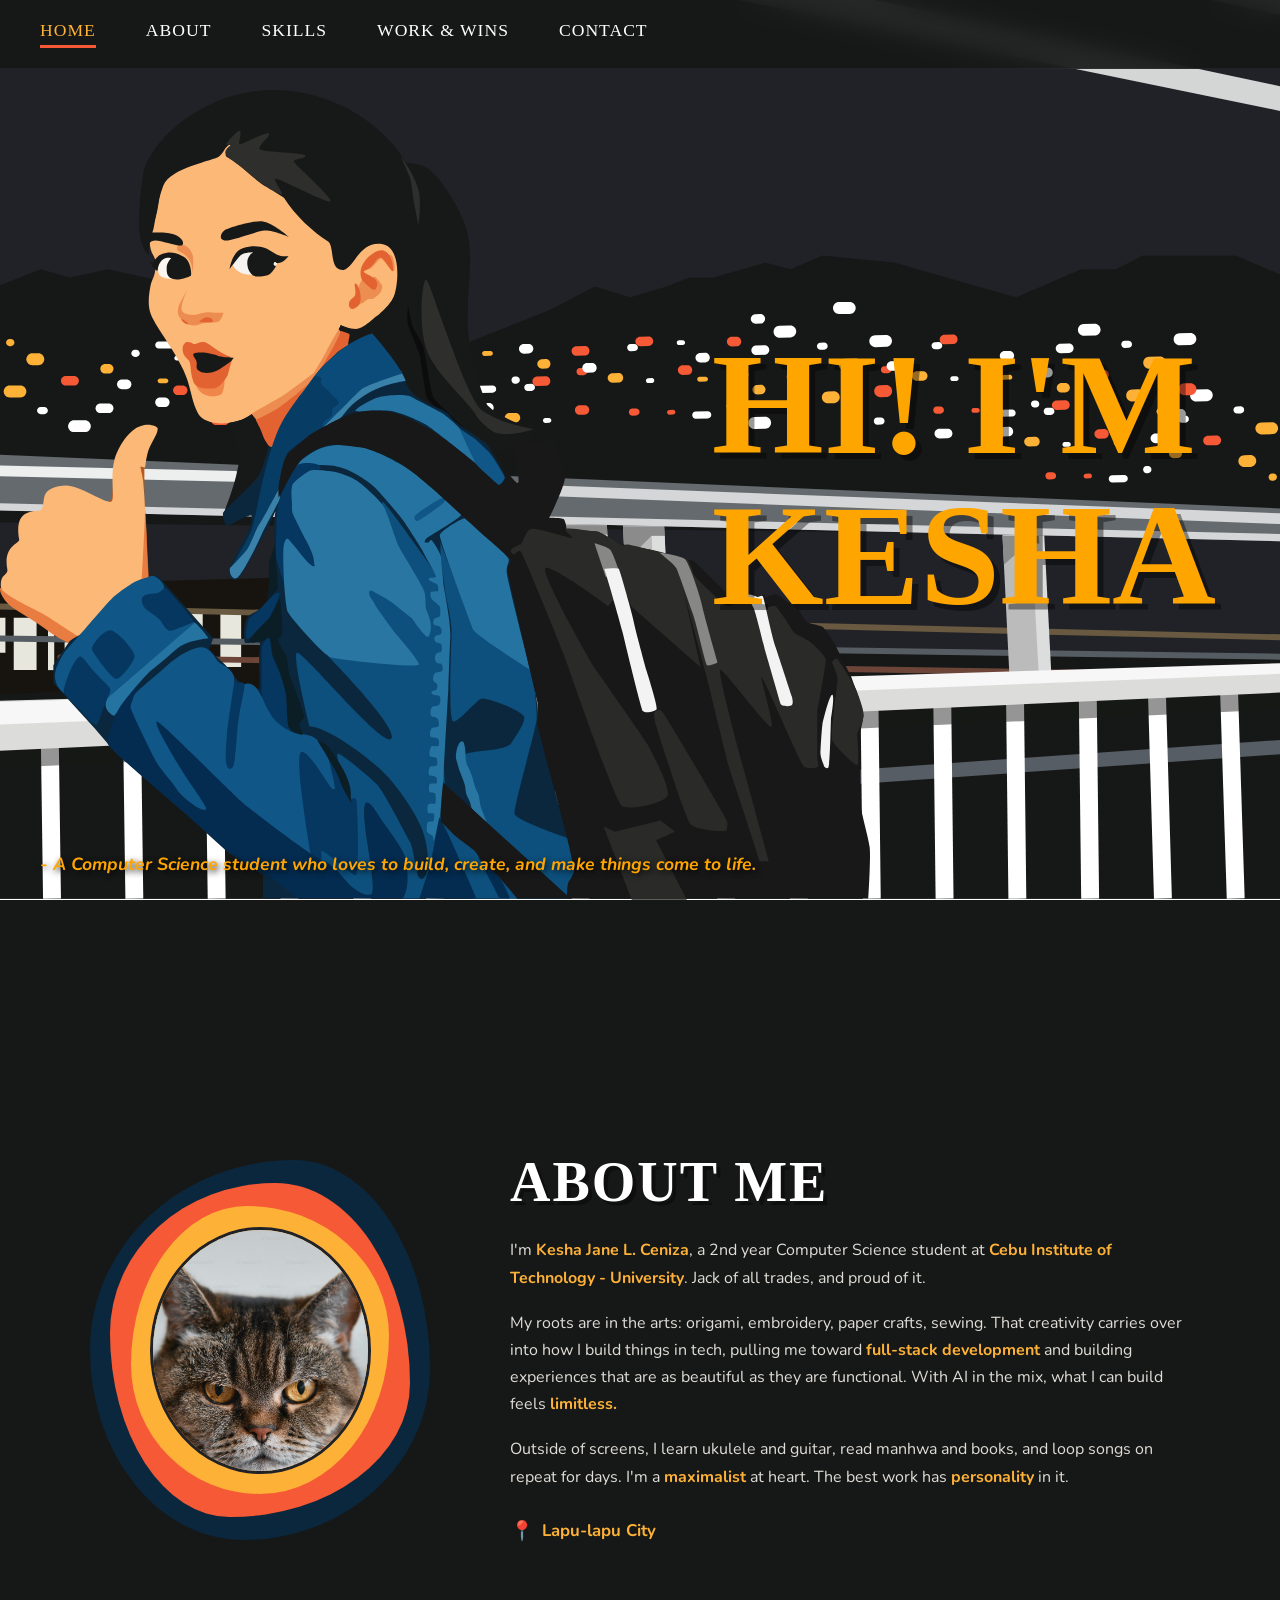
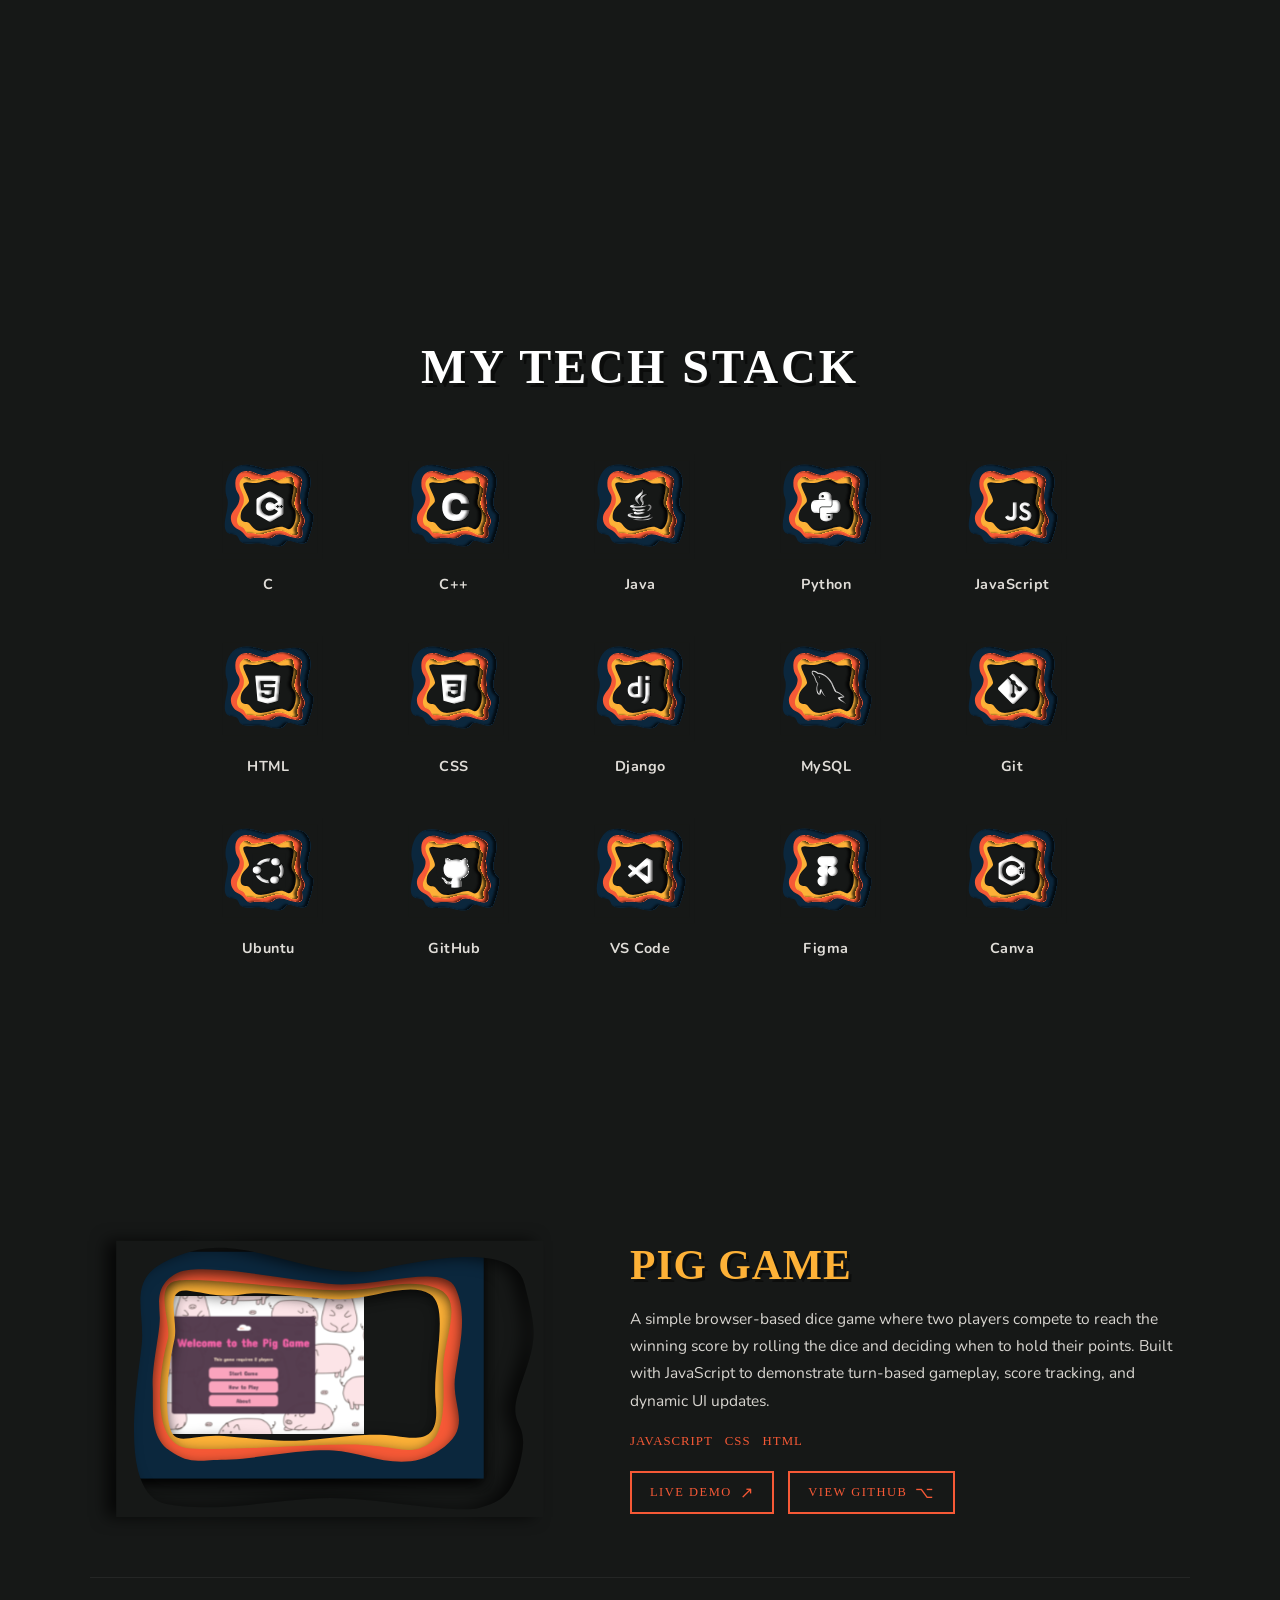
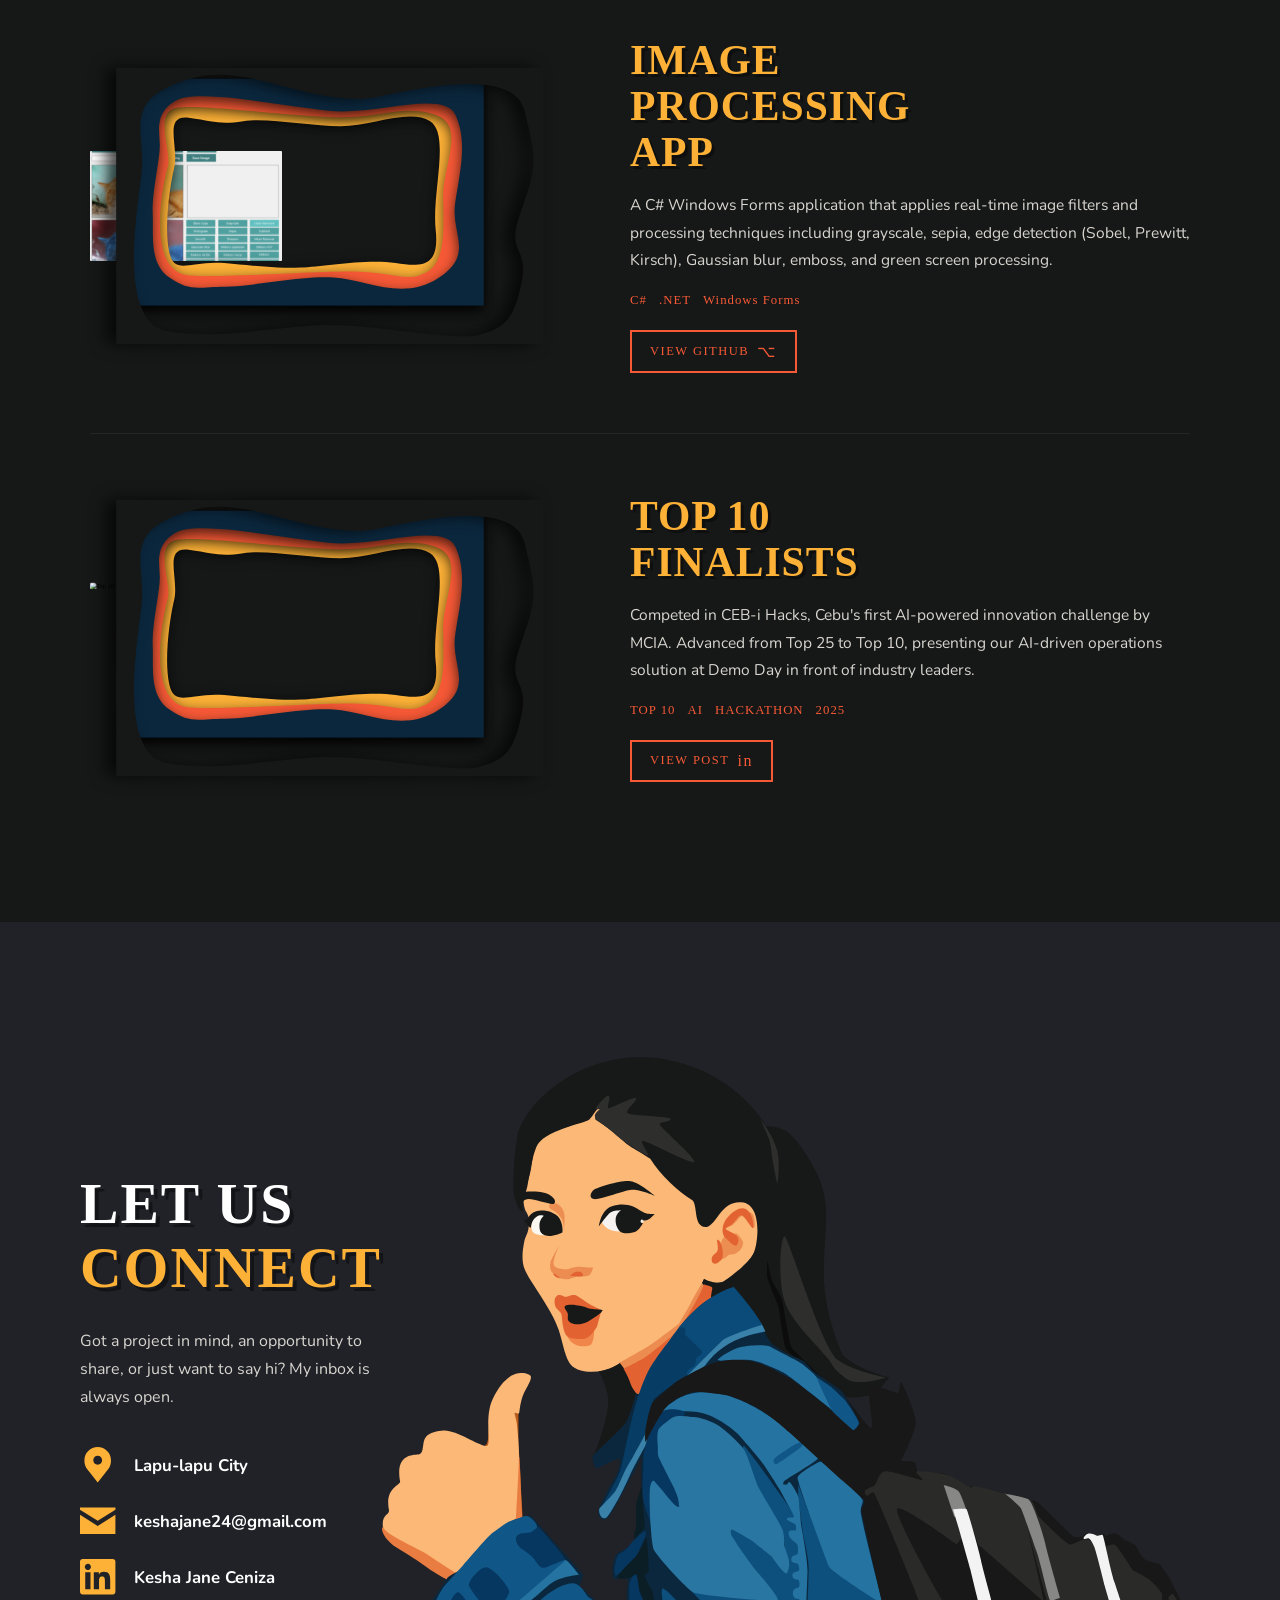
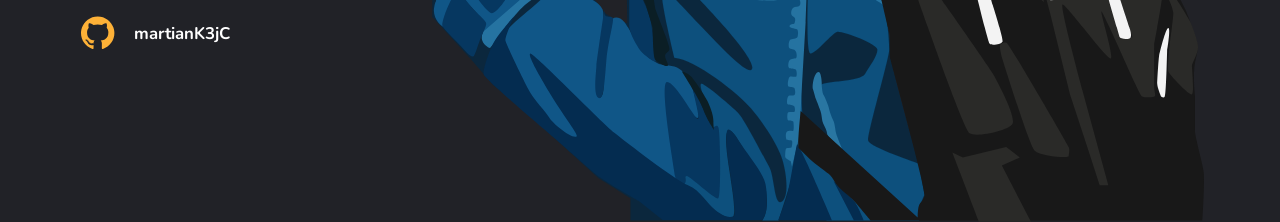
==== commit fe50fa72: "Fix project structure layers" ====
--- a/index.html
+++ b/index.html
@@ -1,22 +1,52 @@
-<!DOCTYPE html>
-<html>
-    <head>
-        <meta charset="utf-8">
-        <link rel="stylesheet" href="styles.css">
-        <title>My Web Page</title>
-    </head>
-    <body>
+<!doctype html>
+<html lang="en">
+  <head>
+    <meta charset="UTF-8" />
+    <meta name="viewport" content="width=device-width, initial-scale=1.0" />
+    <title>Kesha's Portfolio</title>
+    <link rel="stylesheet" href="styles.css" />
+    <link
+      href="https://fonts.googleapis.com/css2?family=Slackey&family=Nunito:wght@400;600;700;800&display=swap"
+      rel="stylesheet"
+    />
+  </head>
+  <body>
 
-        <h1>Hi! I'm Kesha</h1>
-        <img src="./image/Me.svg" alt="A picture of Kesha" class="profile-pic" id="home_pic">
-        <p>I'm a computer science student and an aspiring fullstack web developer.</p>
-        <ul>
-            <li><a href="about.html">About Me</a></li>
-            <li><a href="projects.html">My Projects</a></li>
-            <li><a href="contact.html">Contact Me</a></li>
-        </ul>
-        
-        <img src="./image/cityScapes.svg" alt="City Scapes" class="city-scapes">
-        <img src="./image/cityScapes.svg" alt="City Scapes" class="city-scapes">
-    </body>
-</html> +    <!-- FIXED NAVIGATION -->
+    <nav class="main-nav">
+      <a href="#home" class="nav-link">HOME</a>
+      <a href="#about-section" class="nav-link">ABOUT</a>
+      <a href="#skills-section" class="nav-link">SKILLS</a>
+      <a href="#projects-section" class="nav-link">WORK & WINS</a>
+      <a href="#contact-section" class="nav-link">CONTACT</a>
+    </nav>
+
+    <!-- HOME SECTION -->
+    <section id="home">
+      <!-- Background -->
+      <img src="./image/cityScapes.svg" class="bg-svg" alt="background" />
+
+      <!-- Character -->
+      <img src="./image/Me.svg" class="character" alt="Kesha character" />
+
+      <!-- Hero Title -->
+      <div class="hero-title">
+        <h1>HI! I'M<br />KESHA</h1>
+      </div>
+
+      <!-- Subtitle -->
+      <p class="subtitle">
+        - A Computer Science student who loves to build, create, and make things
+        come to life.
+      </p>
+    </section>
+
+    <!-- THESE SECTIONS WILL BE POPULATED BY SCRIPT.JS -->
+    <section id="about-section" class="content-section"></section>
+    <section id="skills-section" class="content-section"></section>
+    <section id="projects-section" class="content-section"></section>
+    <section id="contact-section" class="content-section"></section>
+
+    <script src="script.js"></script>
+  </body>
+</html>
--- a/styles.css
+++ b/styles.css
@@ -1,14 +1,743 @@
-.profile-pic {
-    width: 150px;
-    height: 150px;
-}
-
-.city-scapes {
-    position:static;
-    top: 0;
-    left: 0;
+/* ===== GLOBAL ===== */
+* {
+  margin: 0;
+  padding: 0;
+  box-sizing: border-box;
+}
+
+html {
+  scroll-behavior: smooth;
+}
+
+/* ===== HOME SECTION ===== */
+#home {
+  position: relative;
+  width: 100%;
+  height: 100vh;
+  overflow: hidden;
+  padding-top: 72px;
+  /* offset for fixed navbar */
+}
+
+/* Background */
+.bg-svg {
+  position: absolute;
+  top: 0;
+  left: 0;
+  width: 100%;
+  height: 100%;
+  object-fit: cover;
+  z-index: 0;
+}
+
+/* Navigation — fixed at top */
+.main-nav {
+  position: fixed;
+  top: 0;
+  left: 0;
+  width: 100%;
+  z-index: 100;
+  display: flex;
+  align-items: center;
+  gap: 50px;
+  padding: 20px 40px;
+  background-color: rgba(22, 24, 23, 0.92);
+  backdrop-filter: blur(10px);
+  -webkit-backdrop-filter: blur(10px);
+  border-bottom: 1px solid rgba(255, 255, 255, 0.05);
+}
+
+.nav-link {
+  font-family: "Slackey", cursive;
+  color: #ffffff;
+  text-decoration: none;
+  font-size: 1.1rem;
+  letter-spacing: 1px;
+  padding-bottom: 4px;
+  border-bottom: 3px solid transparent;
+  transition:
+    color 0.3s ease,
+    border-bottom-color 0.3s ease;
+}
+
+/* Hover — orange */
+.nav-link:hover {
+  color: #f65936;
+}
+
+/* Active/clicked — yellow text + orange underline */
+.nav-link.active {
+  color: #fdb137;
+  border-bottom: 3px solid #f65936;
+  padding-bottom: 4px;
+}
+
+/* Character */
+.character {
+  position: absolute;
+  bottom: 0;
+  left: 0;
+  height: 90vh;
+  z-index: 2;
+  object-fit: contain;
+}
+
+/* Hero Title */
+.hero-title {
+  position: absolute;
+  top: 50%;
+  right: 5%;
+  transform: translateY(-40%);
+  z-index: 2;
+}
+
+h1 {
+  font-family: "Slackey", cursive;
+  font-size: clamp(4rem, 12vw, 9rem);
+  color: #ffa500;
+  text-shadow: 6px 6px 0px rgba(0, 0, 0, 0.4);
+  line-height: 1.05;
+  text-align: left;
+}
+
+/* Subtitle */
+.subtitle {
+  position: absolute;
+  bottom: 24px;
+  left: 40px;
+  z-index: 3;
+  font-family: "Nunito", sans-serif;
+  font-style: italic;
+  font-weight: 700;
+  font-size: clamp(0.85rem, 2vw, 1.1rem);
+  color: #ffa500;
+  text-shadow: 2px 2px 6px rgba(0, 0, 0, 0.9);
+}
+
+/* ===== HOME RESPONSIVE ===== */
+@media (max-width: 768px) {
+  .main-nav {
+    gap: 20px;
+    padding: 14px 20px;
+    flex-wrap: wrap;
+    font-size: 0.85rem;
+  }
+
+  .character {
+    height: 70vh;
+    opacity: 0.6;
+  }
+
+  h1 {
+    font-size: clamp(3rem, 15vw, 5rem);
+    right: 3%;
+  }
+
+  .subtitle {
+    font-size: 0.8rem;
+    left: 20px;
+  }
+}
+
+@media (max-width: 480px) {
+  .main-nav {
+    gap: 12px;
+    font-size: 0.75rem;
+  }
+
+  .character {
+    height: 60vh;
+  }
+}
+
+/* ===== ABOUT SECTION ===== */
+.about-section {
+  background-color: #161817;
+  width: 100%;
+  min-height: 100vh;
+  display: flex;
+  align-items: center;
+  justify-content: center;
+  padding: 80px 60px;
+}
+
+.about-container {
+  display: flex;
+  align-items: center;
+  gap: 80px;
+  max-width: 1100px;
+  width: 100%;
+}
+
+/* --- Layered blob photo frame --- */
+.about-photo-wrapper {
+  position: relative;
+  flex-shrink: 0;
+  width: 340px;
+  height: 380px;
+}
+
+.blob-layer {
+  position: absolute;
+  border-radius: 60% 40% 55% 45% / 50% 55% 45% 50%;
+}
+
+.blob-layer-1 {
+  width: 100%;
+  height: 100%;
+  top: 0;
+  left: 0;
+  background-color: #0b273d;
+}
+
+.blob-layer-2 {
+  width: 88%;
+  height: 88%;
+  top: 6%;
+  left: 6%;
+  background-color: #f65936;
+  border-radius: 55% 45% 60% 40% / 45% 60% 40% 55%;
+}
+
+.blob-layer-3 {
+  width: 76%;
+  height: 76%;
+  top: 12%;
+  left: 12%;
+  background-color: #fdb137;
+  border-radius: 45% 55% 50% 50% / 55% 45% 55% 45%;
+}
+
+.blob-photo {
+  position: absolute;
+  width: 65%;
+  height: 65%;
+  top: 17.5%;
+  left: 17.5%;
+  border-radius: 50%;
+  overflow: hidden;
+  border: 3px solid #212227;
+}
+
+.blob-photo img {
+  width: 100%;
+  height: 100%;
+  object-fit: cover;
+  object-position: center top;
+}
+
+/* --- About text --- */
+.about-text {
+  display: flex;
+  flex-direction: column;
+  gap: 18px;
+  color: #ffffff;
+  font-family: "Nunito", sans-serif;
+  font-size: 1rem;
+  line-height: 1.7;
+}
+
+.about-heading {
+  font-family: "Slackey", cursive;
+  font-size: clamp(2.5rem, 5vw, 3.5rem);
+  color: #ffffff;
+  text-shadow: 4px 4px 0px rgba(0, 0, 0, 0.4);
+  letter-spacing: 2px;
+  margin-bottom: 8px;
+}
+
+.about-text p {
+  color: #e0ddd8;
+}
+
+.highlight {
+  color: #fdb137;
+  font-weight: 700;
+}
+
+.about-location {
+  display: flex;
+  align-items: center;
+  gap: 8px;
+  color: #fdb137 !important;
+  font-weight: 700;
+  font-size: 1.05rem;
+  margin-top: 6px;
+}
+
+.location-icon {
+  font-size: 1.2rem;
+}
+
+/* --- About responsive --- */
+@media (max-width: 900px) {
+  .about-container {
+    flex-direction: column;
+    gap: 50px;
+    text-align: center;
+  }
+
+  .about-location {
+    justify-content: center;
+  }
+
+  .about-photo-wrapper {
+    width: 280px;
+    height: 310px;
+  }
+}
+
+@media (max-width: 480px) {
+  .about-section {
+    padding: 60px 24px;
+  }
+
+  .about-photo-wrapper {
+    width: 230px;
+    height: 255px;
+  }
+
+  .about-text {
+    font-size: 0.92rem;
+  }
+}
+
+/* ===== SKILLS SECTION ===== */
+.skills-section {
+  background-color: #161817;
+  width: 100%;
+  min-height: 100vh;
+  display: flex;
+  flex-direction: column;
+  align-items: center;
+  justify-content: center;
+  padding: 80px 60px;
+}
+
+.skills-heading {
+  font-family: "Slackey", cursive;
+  font-size: clamp(2rem, 5vw, 3rem);
+  color: #ffffff;
+  text-shadow: 4px 4px 0px rgba(0, 0, 0, 0.5);
+  letter-spacing: 3px;
+  margin-bottom: 60px;
+  text-align: center;
+}
+
+/* --- Skills grid --- */
+.skills-grid {
+  display: grid;
+  grid-template-columns: repeat(5, 1fr);
+  gap: 40px 30px;
+  max-width: 900px;
+  width: 100%;
+  justify-items: center;
+}
+
+/* --- Individual skill card --- */
+.skill-card {
+  display: flex;
+  flex-direction: column;
+  align-items: center;
+  gap: 12px;
+  cursor: default;
+}
+
+/* SVG icons already contain the full badge design */
+.skill-icon {
+  width: 110px;
+  height: 110px;
+  object-fit: contain;
+  transition: transform 0.3s ease;
+}
+
+.skill-card:hover .skill-icon {
+  transform: scale(1.12) rotate(-3deg);
+}
+
+/* --- Skill label --- */
+.skill-label {
+  font-family: "Nunito", sans-serif;
+  font-size: 0.9rem;
+  font-weight: 700;
+  color: #e0ddd8;
+  letter-spacing: 0.5px;
+}
+
+/* --- Skills responsive --- */
+@media (max-width: 900px) {
+  .skills-grid {
+    grid-template-columns: repeat(4, 1fr);
+    gap: 30px 20px;
+  }
+}
+
+@media (max-width: 600px) {
+  .skills-section {
+    padding: 60px 24px;
+  }
+
+  .skills-grid {
+    grid-template-columns: repeat(3, 1fr);
+    gap: 28px 16px;
+  }
+
+  .skill-badge {
+    width: 80px;
+    height: 80px;
+  }
+}
+
+@media (max-width: 400px) {
+  .skills-grid {
+    grid-template-columns: repeat(2, 1fr);
+  }
+}
+
+/* ===== PROJECTS SECTION ===== */
+.projects-section {
+  background-color: #161817;
+  width: 100%;
+  display: flex;
+  flex-direction: column;
+  align-items: center;
+  gap: 0;
+  padding: 80px 60px;
+}
+
+/* --- Each project row --- */
+.project-entry {
+  display: flex;
+  align-items: center;
+  gap: 60px;
+  max-width: 1100px;
+  width: 100%;
+  padding: 60px 0;
+  border-bottom: 1px solid rgba(255, 255, 255, 0.06);
+}
+
+.project-entry:last-child {
+  border-bottom: none;
+}
+
+/* --- Layered SVG frame wrapper --- */
+.project-frame-wrapper {
+  position: relative;
+  flex-shrink: 0;
+  width: 480px;
+  /* Height is auto based on SVG aspect ratio ~1193:689 ≈ 1.73:1 */
+  aspect-ratio: 1193 / 689;
+}
+
+/* All frame layers are centered and absolutely positioned */
+.frame-layer {
+  position: absolute;
+  top: 50%;
+  left: 50%;
+  width: 100%;
+  height: 100%;
+  object-fit: fill;
+  transform-origin: left;
+}
+
+/* === STACKING ILLUSION: each layer scales down toward center === */
+
+/* Layer 4 — outermost (dark navy), full size, lowest z-index */
+.layer-4 {
+  transform: translate(-50%, -50%) scale(1);
+  z-index: 4;
+  filter: drop-shadow(-10px 0px 8px rgba(0, 0, 0, 0.7));
+}
+
+/* Layer 3 — navy blue, slightly smaller */
+.layer-3 {
+  transform: translate(-45.5%, -55%) scale(0.82);
+  z-index: 3;
+  filter: drop-shadow(0px 6px 8px rgba(0, 0, 0, 0.7));
+}
+
+/* Layer 2 — orange, smaller still */
+.layer-2 {
+  transform: translate(-45.5%, -55%) scale(0.81);
+  z-index: 2;
+  filter: drop-shadow(0px 4px 8px rgba(0, 0, 0, 0.6));
+}
+
+/* Layer 1 — yellow (innermost ring), smallest */
+.layer-1 {
+  transform: translate(-45.5%, -55%) scale(0.81);
+  z-index: 1;
+  filter: drop-shadow(0px 3px 8px rgba(0, 0, 0, 0.5));
+}
+
+/* Pig / background pattern image — sits inside layer-1 */
+.layer-pig {
+  transform: translate(-43%, -55%) scale(0.50);
+  z-index: 0;
+  object-fit: cover;
+  /* border-radius: 30% 30% 28% 28% / 22% 22% 20% 20%; */
+}
+
+/* Rectangle / dark card background — on top of pig pattern */
+.layer-rect {
+  transform: translate(-50%, -50%) scale(0.42);
+  z-index: -1;
+  object-fit: fill;
+  border-radius: 6px;
+}
+
+/* Screenshot — sits on top of the rect card */
+.layer-screenshot {
+  transform: translate(-50%, -50%) scale(0.40);
+  z-index: 0;
+  object-fit: cover;
+  border-radius: 4px;
+}
+
+/* --- Project info (right side) --- */
+.project-info {
+  display: flex;
+  flex-direction: column;
+  gap: 16px;
+  flex: 1;
+}
+
+.project-title {
+  font-family: "Slackey", cursive;
+  font-size: clamp(1.8rem, 3.5vw, 2.6rem);
+  color: #fdb137;
+  text-shadow: 3px 3px 0px rgba(0, 0, 0, 0.4);
+  line-height: 1.1;
+  letter-spacing: 1px;
+}
+
+.project-desc {
+  font-family: "Nunito", sans-serif;
+  font-size: 0.97rem;
+  color: #d8d5d0;
+  line-height: 1.75;
+}
+
+/* --- Tech tags --- */
+.project-tags {
+  display: flex;
+  flex-wrap: wrap;
+  gap: 12px;
+  margin-top: 4px;
+}
+
+.tag {
+  font-family: "Slackey", cursive;
+  font-size: 0.8rem;
+  color: #f65936;
+  letter-spacing: 1px;
+}
+
+/* --- CTA buttons --- */
+.project-links {
+  display: flex;
+  flex-wrap: wrap;
+  gap: 14px;
+  margin-top: 6px;
+}
+
+.btn-outline {
+  display: inline-flex;
+  align-items: center;
+  gap: 8px;
+  font-family: "Slackey", cursive;
+  font-size: 0.78rem;
+  color: #f65936;
+  border: 2px solid #f65936;
+  padding: 10px 18px;
+  text-decoration: none;
+  letter-spacing: 1.5px;
+  transition:
+    background-color 0.25s ease,
+    color 0.25s ease;
+}
+
+.btn-outline:hover {
+  background-color: #f65936;
+  color: #161817;
+}
+
+.btn-icon {
+  font-size: 1rem;
+}
+
+/* --- Projects responsive --- */
+@media (max-width: 960px) {
+  .project-entry {
+    flex-direction: column;
+    gap: 40px;
+    padding: 50px 0;
+  }
+
+  .project-frame-wrapper {
     width: 100%;
-    height: 100%;
-    object-fit: cover;
-    z-index: -1;
+    padding-left: 50px;
+    max-width: 520px;
+  }
+
+  .project-info {
+    text-align: center;
+    align-items: center;
+  }
+
+  .project-tags {
+    justify-content: center;
+  }
+
+  .project-links {
+    justify-content: center;
+  }
+}
+
+@media (max-width: 600px) {
+  .projects-section {
+    padding: 60px 24px;
+  }
+
+  .project-title {
+    font-size: 1.8rem;
+  }
+
+  .project-desc {
+    font-size: 0.9rem;
+  }
+}
+
+/* ===== CONTACT SECTION ===== */
+.contact-section {
+  background-color: #212227;
+  width: 100%;
+  min-height: 100vh;
+  display: flex;
+  align-items: center;
+  justify-content: space-between;
+  padding: 80px 80px 0 80px;
+  overflow: hidden;
+  position: relative;
+}
+
+/* --- Left content --- */
+.contact-content {
+  display: flex;
+  flex-direction: column;
+  gap: 28px;
+  max-width: 480px;
+  z-index: 2;
+}
+
+.contact-heading {
+  font-family: "Slackey", cursive;
+  font-size: clamp(2.4rem, 5vw, 3.6rem);
+  color: #ffffff;
+  text-shadow: 4px 4px 0px rgba(0, 0, 0, 0.4);
+  line-height: 1.1;
+  letter-spacing: 2px;
+}
+
+.contact-highlight {
+  color: #fdb137;
+}
+
+.contact-subtext {
+  font-family: "Nunito", sans-serif;
+  font-size: 1rem;
+  color: #d8d5d0;
+  line-height: 1.75;
+  max-width: 380px;
+}
+
+/* --- Contact list --- */
+.contact-list {
+  list-style: none;
+  display: flex;
+  flex-direction: column;
+  gap: 20px;
+  margin-top: 8px;
+}
+
+.contact-item {
+  display: flex;
+  align-items: center;
+  gap: 18px;
+}
+
+.contact-icon {
+  width: 36px;
+  height: 36px;
+  flex-shrink: 0;
+  object-fit: contain;
+}
+
+.contact-item span,
+.contact-item a {
+  font-family: "Nunito", sans-serif;
+  font-size: 1.05rem;
+  font-weight: 700;
+  color: #ffffff;
+  text-decoration: none;
+  transition: color 0.25s ease;
+}
+
+.contact-item a:hover {
+  color: #fdb137;
+}
+
+/* --- Right character --- */
+.contact-character-wrapper {
+  flex-shrink: 0;
+  align-self: flex-end;
+  z-index: 1;
+}
+
+.contact-character {
+  height: 85vh;
+  object-fit: contain;
+  display: block;
+}
+
+/* --- Contact responsive --- */
+@media (max-width: 900px) {
+  .contact-section {
+    flex-direction: column;
+    align-items: flex-start;
+    padding: 70px 40px 0 40px;
+    min-height: auto;
+    gap: 40px;
+  }
+
+  .contact-character-wrapper {
+    align-self: center;
+    width: 100%;
+    display: flex;
+    justify-content: center;
+  }
+
+  .contact-character {
+    height: 55vh;
+  }
+}
+
+@media (max-width: 540px) {
+  .contact-section {
+    padding: 60px 24px 0 24px;
+  }
+
+  .contact-heading {
+    font-size: 2.2rem;
+  }
+
+  .contact-icon {
+    width: 28px;
+    height: 28px;
+  }
+
+  .contact-item span,
+  .contact-item a {
+    font-size: 0.95rem;
+  }
 }
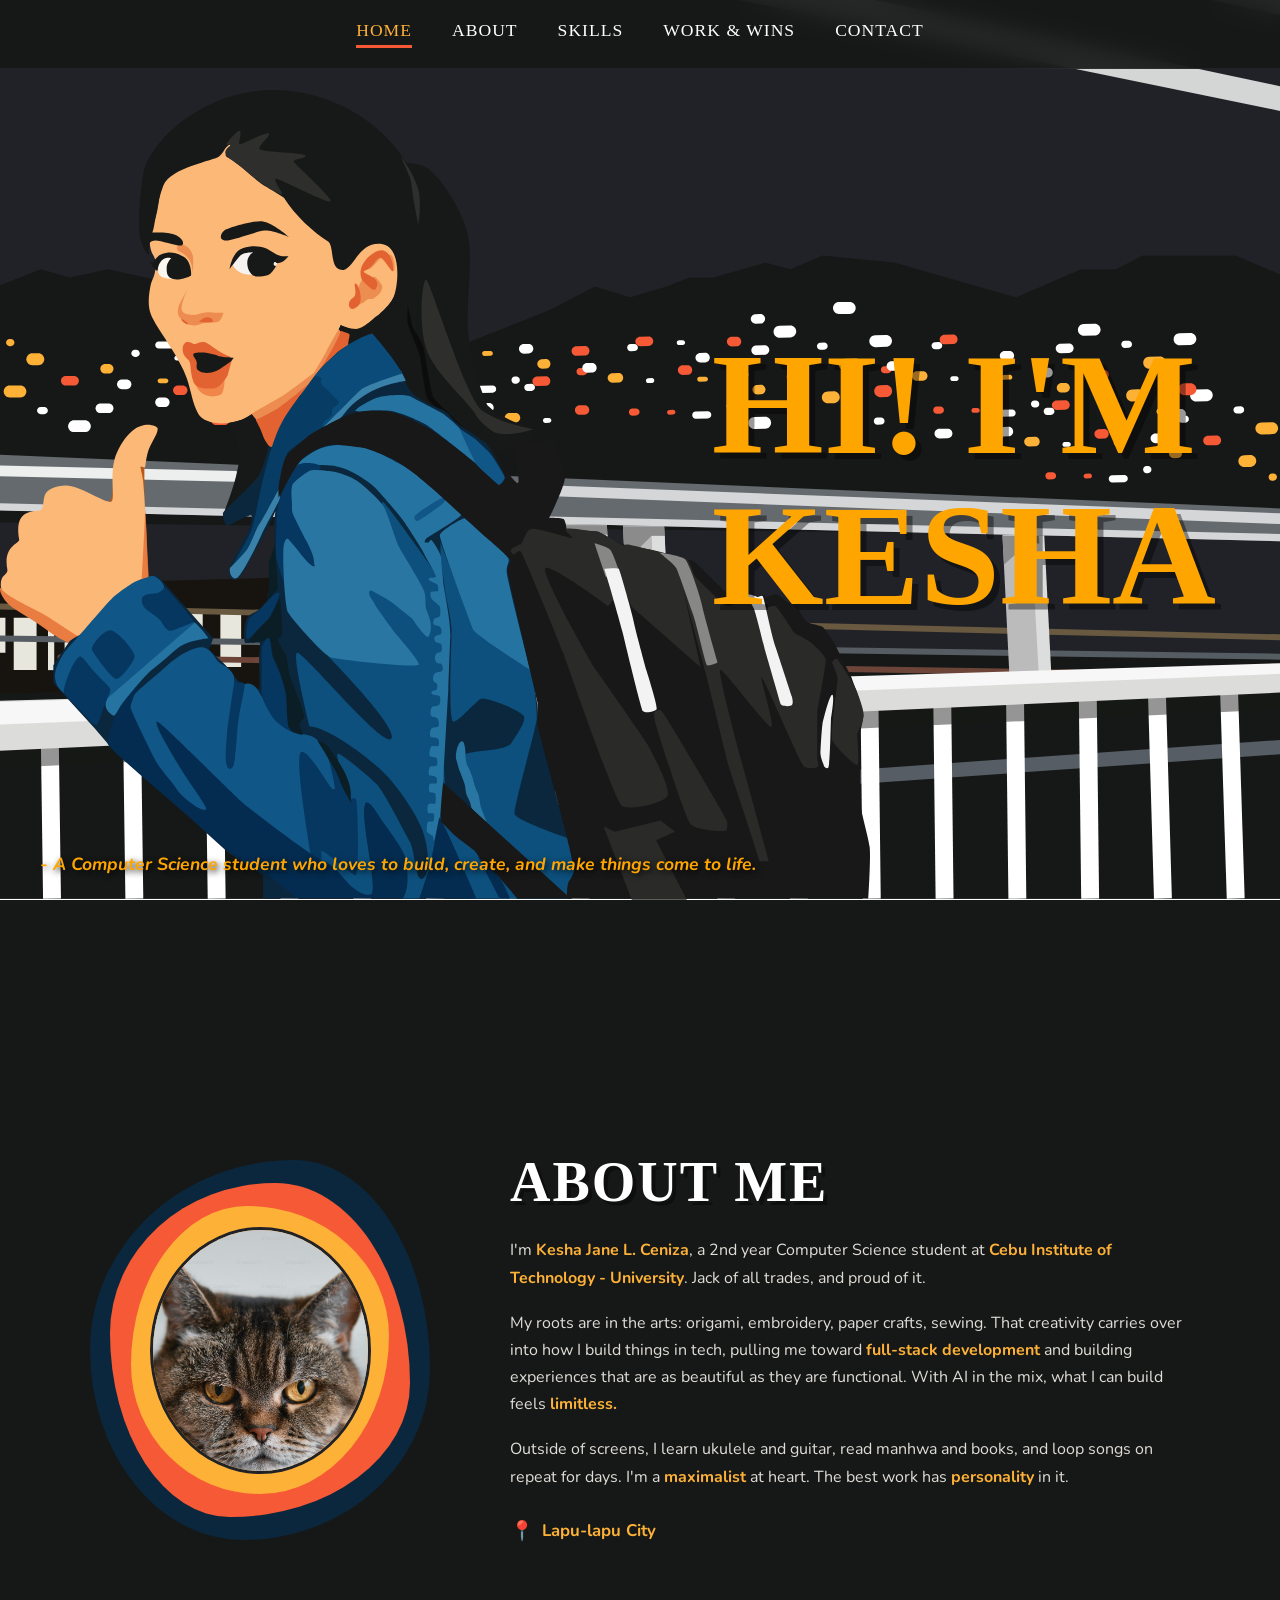
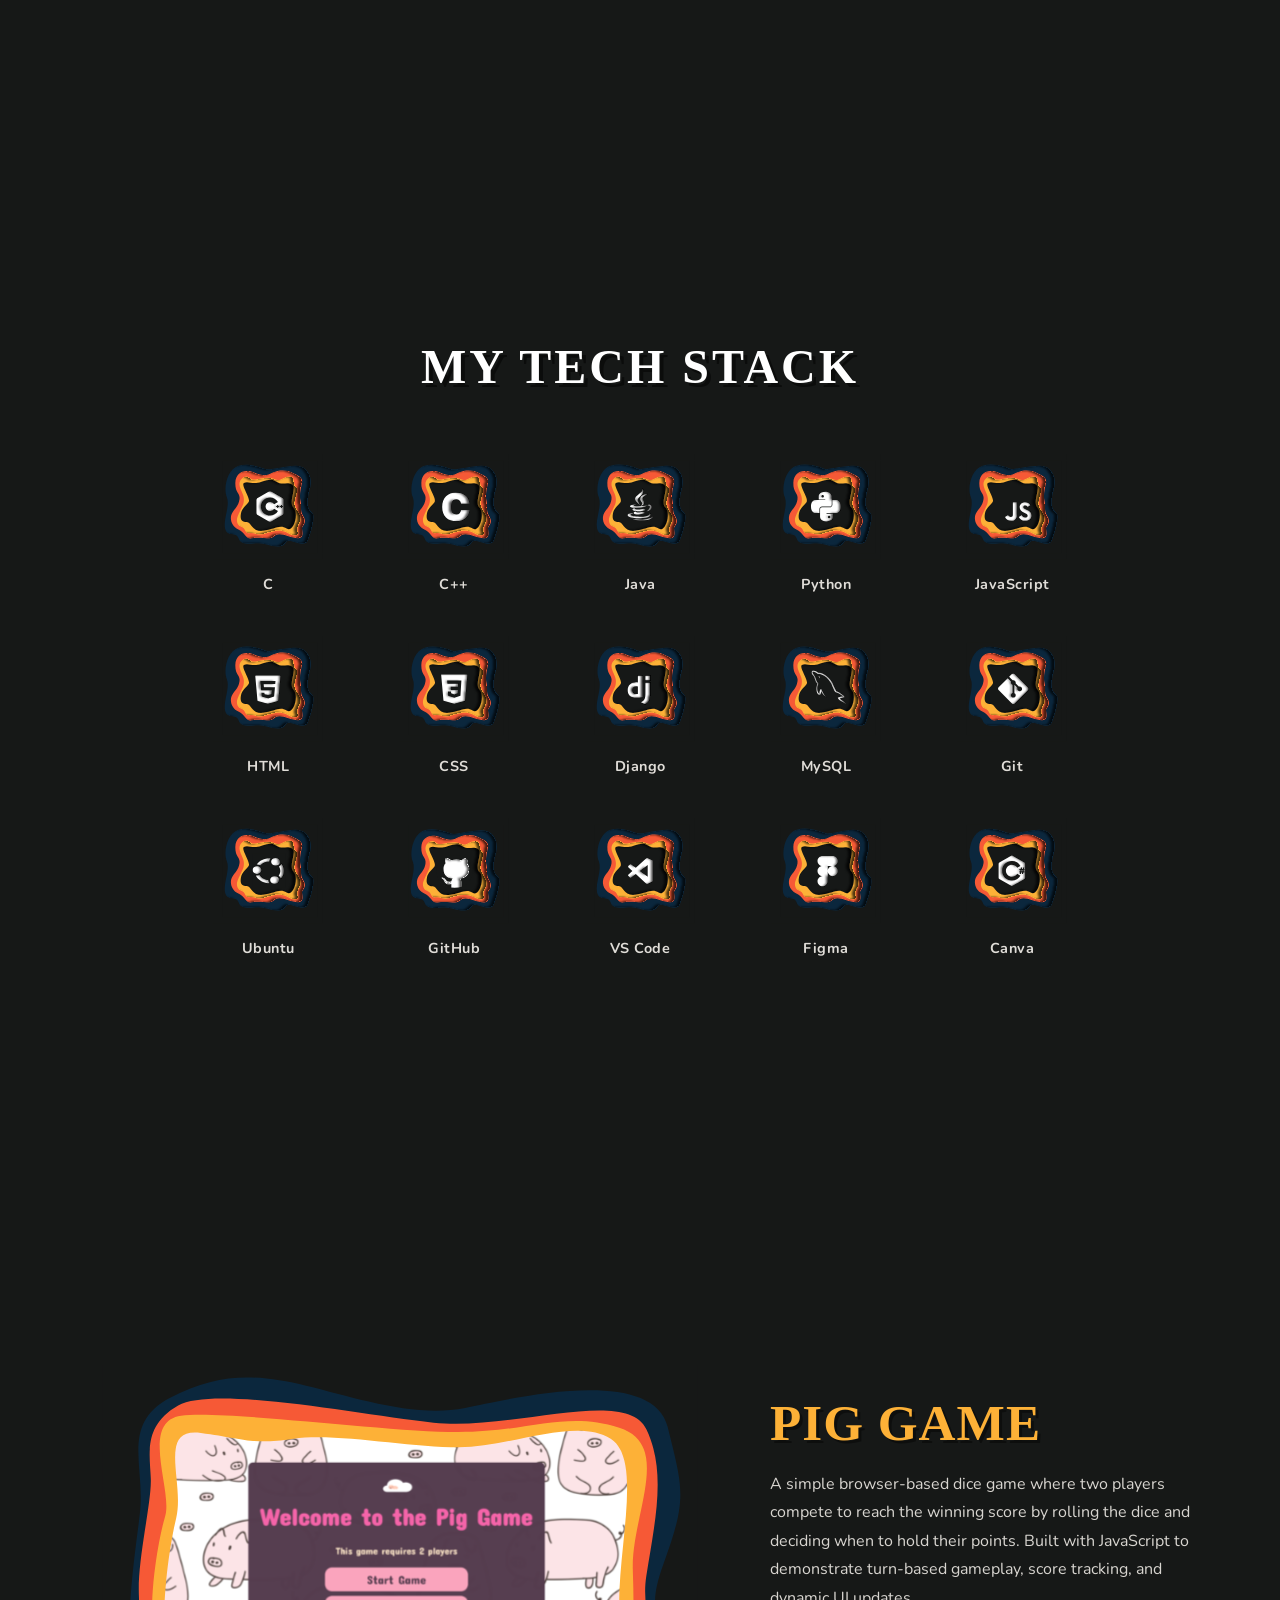
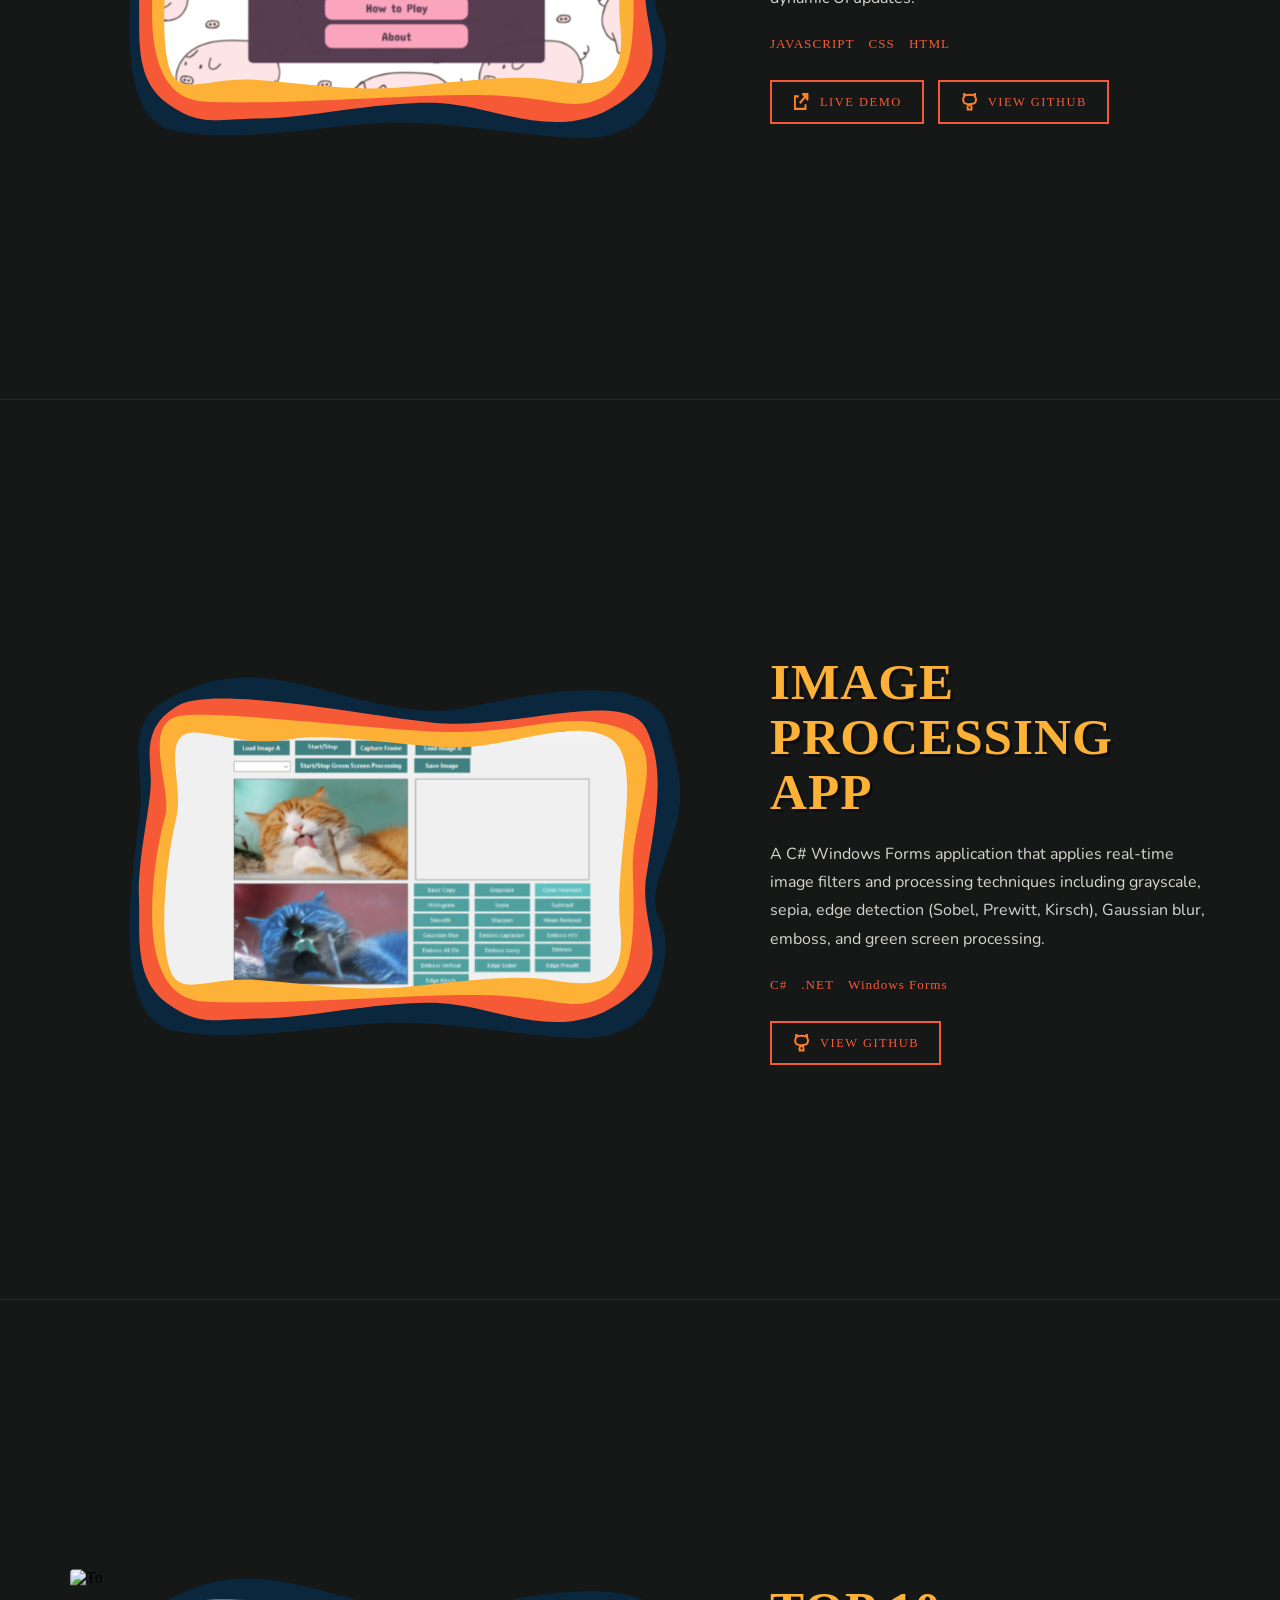
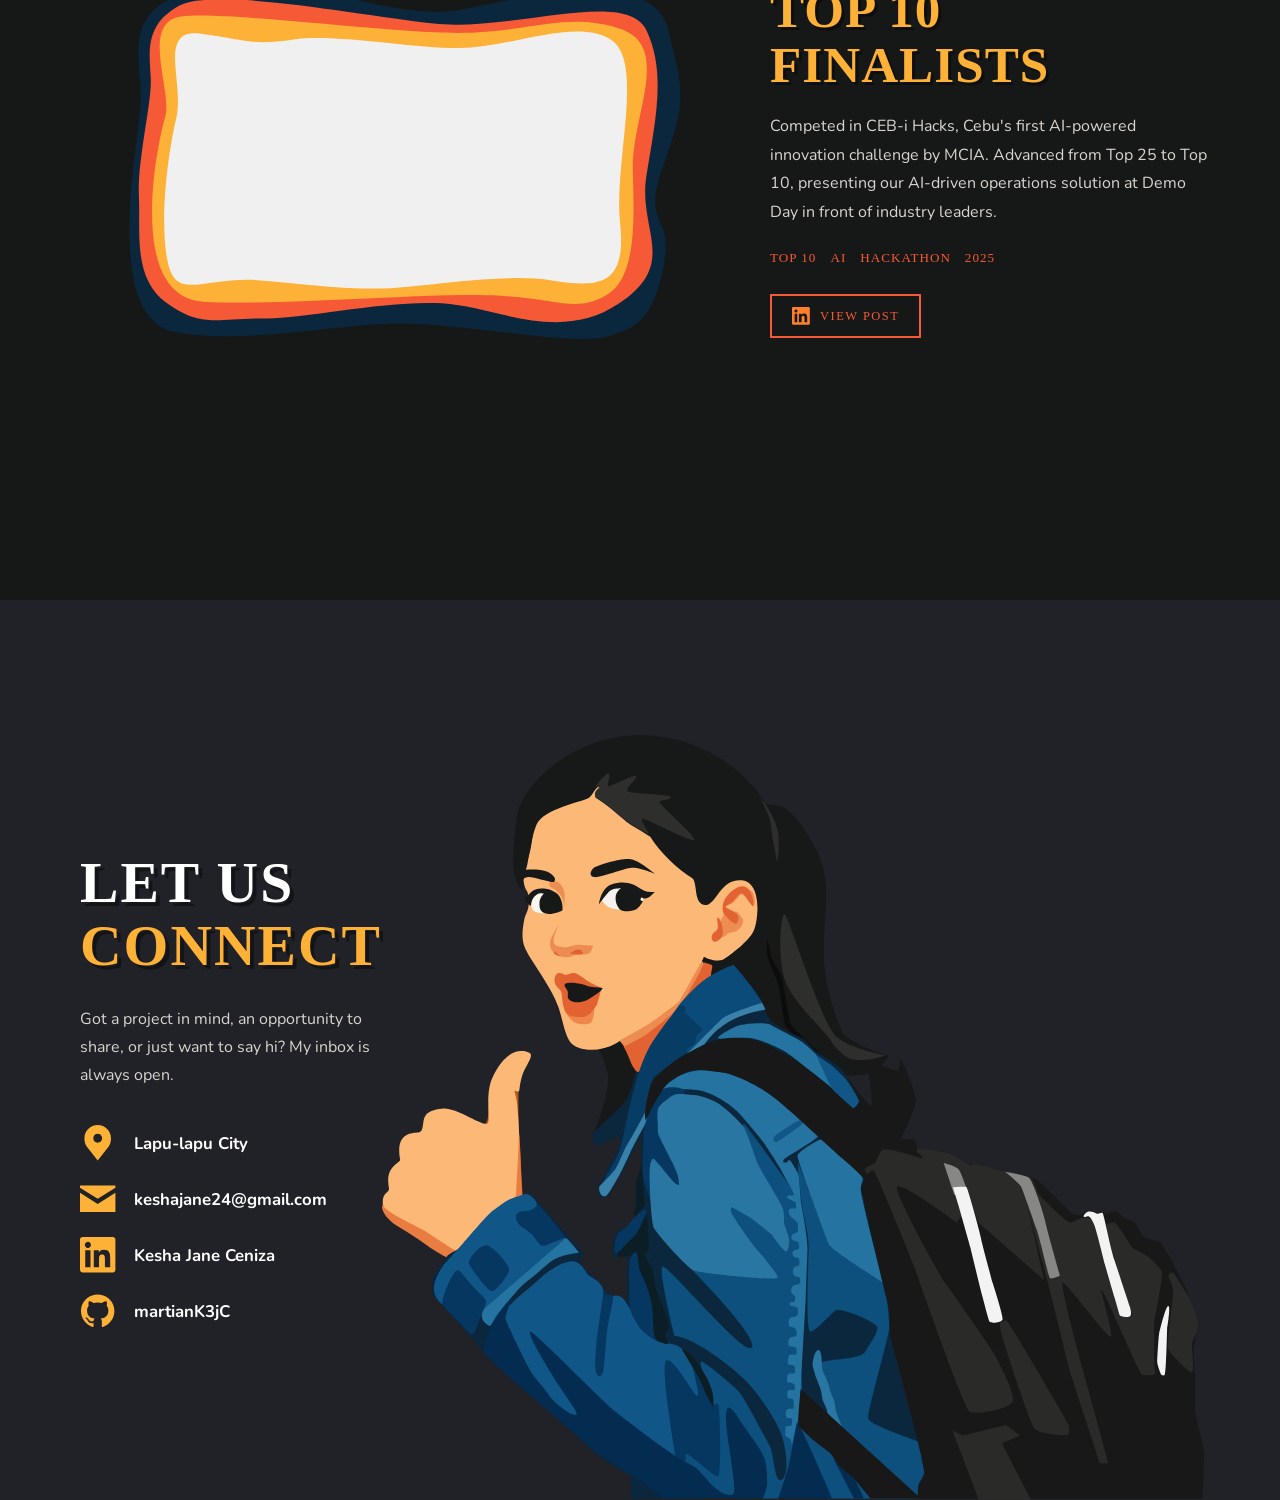
==== commit e4fa1555: "Fixed Project Layers" ====
--- a/index.html
+++ b/index.html
@@ -1,52 +1,53 @@
 <!doctype html>
 <html lang="en">
-  <head>
-    <meta charset="UTF-8" />
-    <meta name="viewport" content="width=device-width, initial-scale=1.0" />
-    <title>Kesha's Portfolio</title>
-    <link rel="stylesheet" href="styles.css" />
-    <link
-      href="https://fonts.googleapis.com/css2?family=Slackey&family=Nunito:wght@400;600;700;800&display=swap"
-      rel="stylesheet"
-    />
-  </head>
-  <body>
 
-    <!-- FIXED NAVIGATION -->
-    <nav class="main-nav">
-      <a href="#home" class="nav-link">HOME</a>
-      <a href="#about-section" class="nav-link">ABOUT</a>
-      <a href="#skills-section" class="nav-link">SKILLS</a>
-      <a href="#projects-section" class="nav-link">WORK & WINS</a>
-      <a href="#contact-section" class="nav-link">CONTACT</a>
-    </nav>
+<head>
+  <meta charset="UTF-8" />
+  <meta name="viewport" content="width=device-width, initial-scale=1.0" />
+  <title>Kesha's Portfolio</title>
+  <link rel="stylesheet" href="styles.css" />
+  <link href="https://fonts.googleapis.com/css2?family=Slackey&family=Nunito:wght@400;600;700;800&display=swap"
+    rel="stylesheet" />
+</head>
 
-    <!-- HOME SECTION -->
-    <section id="home">
-      <!-- Background -->
-      <img src="./image/cityScapes.svg" class="bg-svg" alt="background" />
+<body>
 
-      <!-- Character -->
-      <img src="./image/Me.svg" class="character" alt="Kesha character" />
+  <!-- FIXED NAVIGATION -->
+  <nav class="main-nav">
+    <a href="#home" class="nav-link">HOME</a>
+    <a href="#about-section" class="nav-link">ABOUT</a>
+    <a href="#skills-section" class="nav-link">SKILLS</a>
+    <a href="#projects-section" class="nav-link">WORK & WINS</a>
+    <a href="#contact-section" class="nav-link">CONTACT</a>
+  </nav>
 
-      <!-- Hero Title -->
-      <div class="hero-title">
-        <h1>HI! I'M<br />KESHA</h1>
-      </div>
+  <!-- HOME SECTION -->
+  <section id="home">
+    <!-- Background -->
+    <img src="./image/cityScapes.svg" class="bg-svg" alt="background" />
 
-      <!-- Subtitle -->
-      <p class="subtitle">
-        - A Computer Science student who loves to build, create, and make things
-        come to life.
-      </p>
-    </section>
+    <!-- Character -->
+    <img src="./image/Me.svg" class="character" alt="Kesha character" />
 
-    <!-- THESE SECTIONS WILL BE POPULATED BY SCRIPT.JS -->
-    <section id="about-section" class="content-section"></section>
-    <section id="skills-section" class="content-section"></section>
-    <section id="projects-section" class="content-section"></section>
-    <section id="contact-section" class="content-section"></section>
+    <!-- Hero Title -->
+    <div class="hero-title">
+      <h1>HI! I'M<br />KESHA</h1>
+    </div>
 
-    <script src="script.js"></script>
-  </body>
-</html>
+    <!-- Subtitle -->
+    <p class="subtitle">
+      - A Computer Science student who loves to build, create, and make things
+      come to life.
+    </p>
+  </section>
+
+  <!-- THESE SECTIONS WILL BE POPULATED BY SCRIPT.JS -->
+  <section id="about-section" class="content-section"></section>
+  <section id="skills-section" class="content-section"></section>
+  <section id="projects-section" class="content-section"></section>
+  <section id="contact-section" class="content-section"></section>
+
+  <script src="script.js"></script>
+</body>
+
+</html>
--- a/styles.css
+++ b/styles.css
@@ -37,10 +37,16 @@
   left: 0;
   width: 100%;
   z-index: 100;
-  display: flex;
-  align-items: center;
-  gap: 50px;
+
+  display: flex;
+  justify-content: center;
+  /* center the nav items */
+  align-items: center;
+  gap: clamp(18px, 4vw, 40px);
+  /* responsive spacing */
+
   padding: 20px 40px;
+
   background-color: rgba(22, 24, 23, 0.92);
   backdrop-filter: blur(10px);
   -webkit-backdrop-filter: blur(10px);
@@ -400,32 +406,35 @@
   width: 100%;
   display: flex;
   flex-direction: column;
-  align-items: center;
+  align-items: stretch;
   gap: 0;
-  padding: 80px 60px;
-}
-
-/* --- Each project row --- */
+  padding: 0;
+}
+
+/* --- Each project fills one full viewport --- */
 .project-entry {
   display: flex;
   align-items: center;
-  gap: 60px;
-  max-width: 1100px;
-  width: 100%;
-  padding: 60px 0;
-  border-bottom: 1px solid rgba(255, 255, 255, 0.06);
+  justify-content: center;
+  gap: 40px;
+  width: 100%;
+  min-height: 100vh;
+  padding: 100px 60px 80px;
+  border-bottom: 1px solid rgba(255, 255, 255, 0.07);
+  overflow: hidden;
+  position: relative;
 }
 
 .project-entry:last-child {
   border-bottom: none;
 }
 
-/* --- Layered SVG frame wrapper --- */
+/* --- Layered SVG frame wrapper — large, dominant --- */
 .project-frame-wrapper {
   position: relative;
   flex-shrink: 0;
-  width: 480px;
-  /* Height is auto based on SVG aspect ratio ~1193:689 ≈ 1.73:1 */
+  width: min(55vw, 660px);
+  /* SVG aspect ratio ~1193:689 */
   aspect-ratio: 1193 / 689;
 }
 
@@ -440,57 +449,52 @@
   transform-origin: left;
 }
 
-/* === STACKING ILLUSION: each layer scales down toward center === */
-
-/* Layer 4 — outermost (dark navy), full size, lowest z-index */
+/* === STACKING ILLUSION === */
+
 .layer-4 {
+  transform: translate(-51%, -50%) scale(1.02);
+  z-index: 4;
+}
+
+.layer-3 {
   transform: translate(-50%, -50%) scale(1);
-  z-index: 4;
-  filter: drop-shadow(-10px 0px 8px rgba(0, 0, 0, 0.7));
-}
-
-/* Layer 3 — navy blue, slightly smaller */
-.layer-3 {
-  transform: translate(-45.5%, -55%) scale(0.82);
   z-index: 3;
-  filter: drop-shadow(0px 6px 8px rgba(0, 0, 0, 0.7));
-}
-
-/* Layer 2 — orange, smaller still */
+}
+
 .layer-2 {
-  transform: translate(-45.5%, -55%) scale(0.81);
+  transform: translate(-50%, -50%) scale(1);
   z-index: 2;
-  filter: drop-shadow(0px 4px 8px rgba(0, 0, 0, 0.6));
-}
-
-/* Layer 1 — yellow (innermost ring), smallest */
+}
+
 .layer-1 {
-  transform: translate(-45.5%, -55%) scale(0.81);
+  transform: translate(-50%, -50%) scale(1);
   z-index: 1;
-  filter: drop-shadow(0px 3px 8px rgba(0, 0, 0, 0.5));
-}
-
-/* Pig / background pattern image — sits inside layer-1 */
+}
+
 .layer-pig {
-  transform: translate(-43%, -55%) scale(0.50);
+  transform: translate(-38%, -49%) scale(0.75);
   z-index: 0;
   object-fit: cover;
-  /* border-radius: 30% 30% 28% 28% / 22% 22% 20% 20%; */
-}
-
-/* Rectangle / dark card background — on top of pig pattern */
+}
+
 .layer-rect {
-  transform: translate(-50%, -50%) scale(0.42);
-  z-index: -1;
+  transform: translate(-38%, -50%) scale(0.75);
+  z-index: 0;
   object-fit: fill;
   border-radius: 6px;
 }
 
-/* Screenshot — sits on top of the rect card */
 .layer-screenshot {
-  transform: translate(-50%, -50%) scale(0.40);
+  transform: translate(-33%, -50.5%) scale(0.70);
   z-index: 0;
-  object-fit: cover;
+  object-fit: fill;
+  border-radius: 4px;
+}
+
+.layer-screenshot1 {
+  transform: translate(-50%, -50%) scale(1.001);
+  z-index: 0;
+  object-fit: fill;
   border-radius: 4px;
 }
 
@@ -498,37 +502,38 @@
 .project-info {
   display: flex;
   flex-direction: column;
-  gap: 16px;
+  gap: 20px;
   flex: 1;
+  max-width: 440px;
 }
 
 .project-title {
   font-family: "Slackey", cursive;
-  font-size: clamp(1.8rem, 3.5vw, 2.6rem);
+  font-size: clamp(2.2rem, 4vw, 3.2rem);
   color: #fdb137;
   text-shadow: 3px 3px 0px rgba(0, 0, 0, 0.4);
-  line-height: 1.1;
+  line-height: 1.08;
   letter-spacing: 1px;
 }
 
 .project-desc {
   font-family: "Nunito", sans-serif;
-  font-size: 0.97rem;
+  font-size: 1rem;
   color: #d8d5d0;
-  line-height: 1.75;
+  line-height: 1.78;
 }
 
 /* --- Tech tags --- */
 .project-tags {
   display: flex;
   flex-wrap: wrap;
-  gap: 12px;
+  gap: 14px;
   margin-top: 4px;
 }
 
 .tag {
   font-family: "Slackey", cursive;
-  font-size: 0.8rem;
+  font-size: 0.82rem;
   color: #f65936;
   letter-spacing: 1px;
 }
@@ -538,18 +543,18 @@
   display: flex;
   flex-wrap: wrap;
   gap: 14px;
-  margin-top: 6px;
+  margin-top: 8px;
 }
 
 .btn-outline {
   display: inline-flex;
   align-items: center;
-  gap: 8px;
+  gap: 10px;
   font-family: "Slackey", cursive;
   font-size: 0.78rem;
   color: #f65936;
   border: 2px solid #f65936;
-  padding: 10px 18px;
+  padding: 11px 20px;
   text-decoration: none;
   letter-spacing: 1.5px;
   transition:
@@ -562,27 +567,39 @@
   color: #161817;
 }
 
-.btn-icon {
-  font-size: 1rem;
+/* SVG icon inside button */
+.btn-svg-icon {
+  width: 18px;
+  height: 18px;
+  object-fit: contain;
+  /* Invert to match button color, overridden on hover via filter */
+  filter: invert(44%) sepia(80%) saturate(700%) hue-rotate(340deg) brightness(100%);
+  transition: filter 0.25s ease;
+  flex-shrink: 0;
+}
+
+.btn-outline:hover .btn-svg-icon {
+  filter: invert(10%) sepia(10%) saturate(200%) hue-rotate(0deg) brightness(30%);
 }
 
 /* --- Projects responsive --- */
 @media (max-width: 960px) {
   .project-entry {
     flex-direction: column;
-    gap: 40px;
-    padding: 50px 0;
+    gap: 50px;
+    padding: 120px 40px 80px;
+    min-height: 100vh;
+    justify-content: center;
   }
 
   .project-frame-wrapper {
-    width: 100%;
-    padding-left: 50px;
-    max-width: 520px;
+    width: min(90vw, 560px);
   }
 
   .project-info {
     text-align: center;
     align-items: center;
+    max-width: 560px;
   }
 
   .project-tags {
@@ -595,16 +612,20 @@
 }
 
 @media (max-width: 600px) {
-  .projects-section {
-    padding: 60px 24px;
+  .project-entry {
+    padding: 110px 24px 70px;
   }
 
   .project-title {
-    font-size: 1.8rem;
+    font-size: 2rem;
   }
 
   .project-desc {
-    font-size: 0.9rem;
+    font-size: 0.92rem;
+  }
+
+  .project-frame-wrapper {
+    width: 92vw;
   }
 }
 
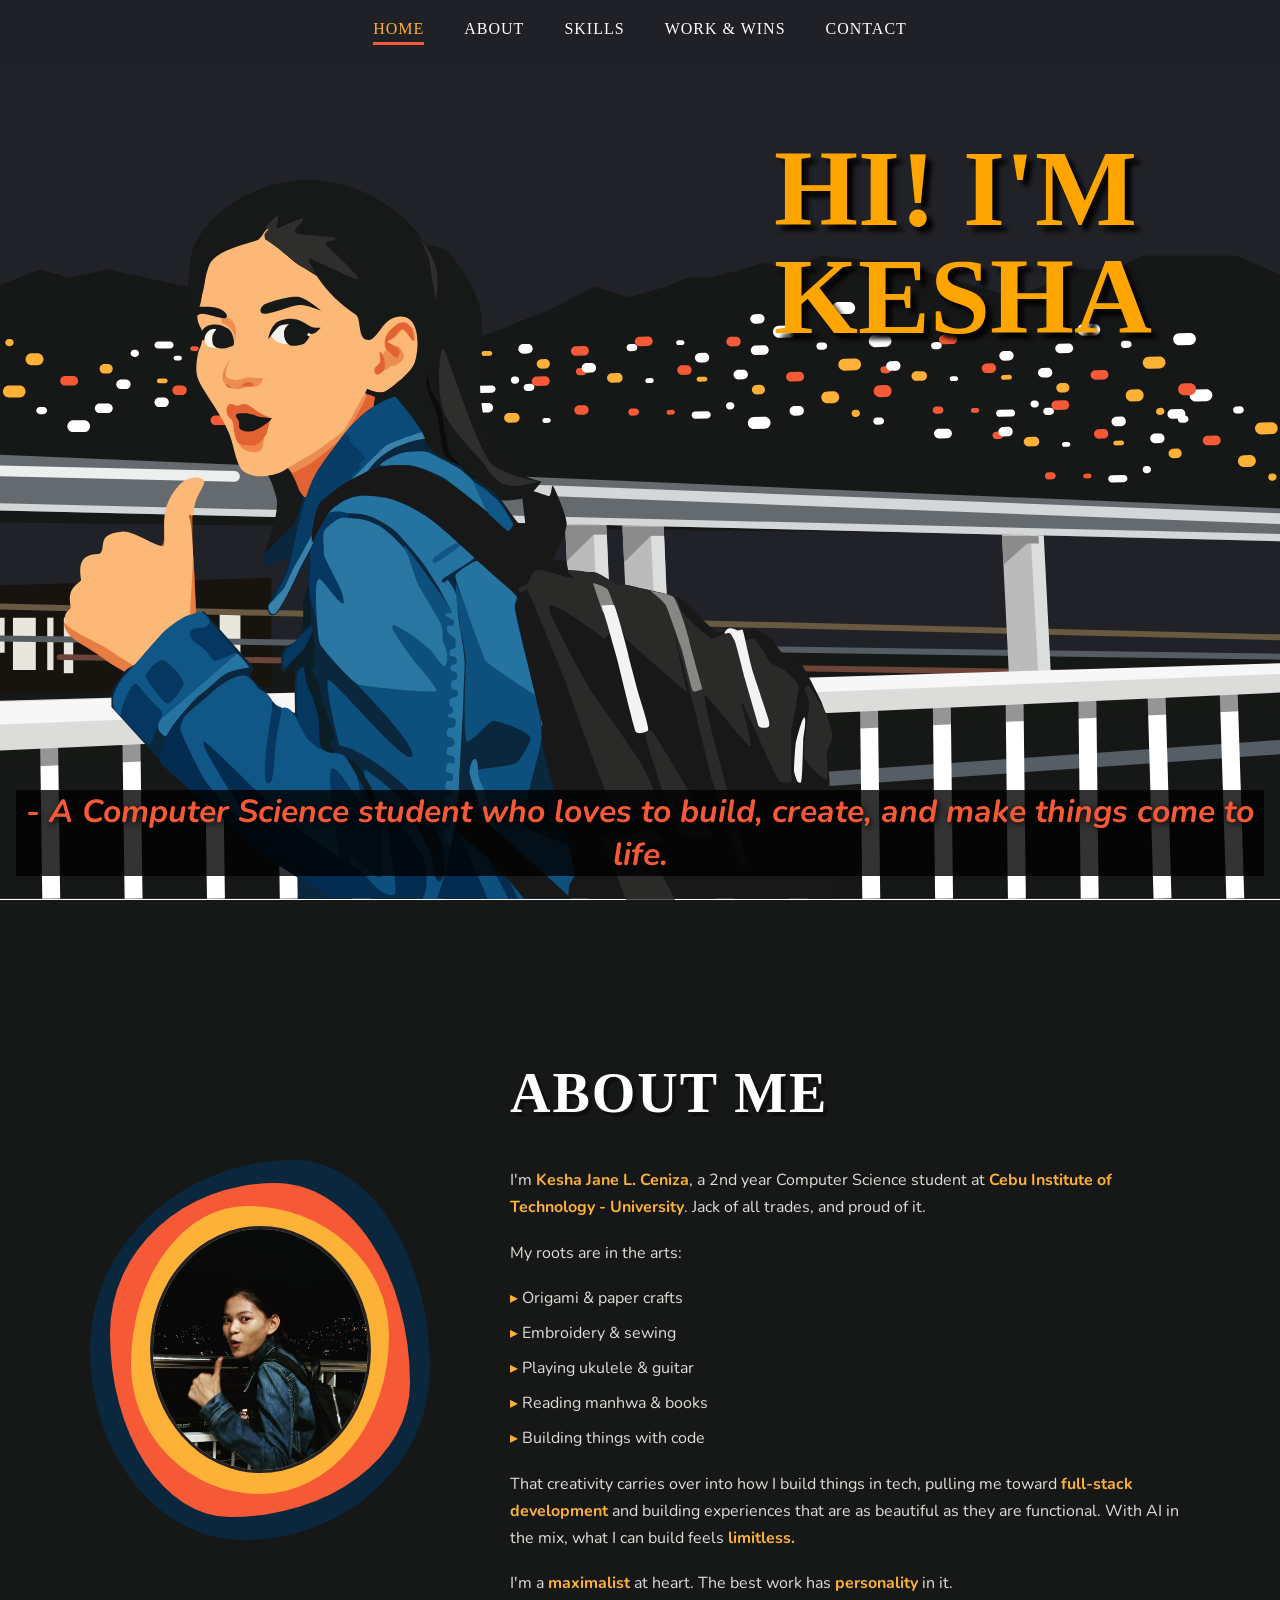
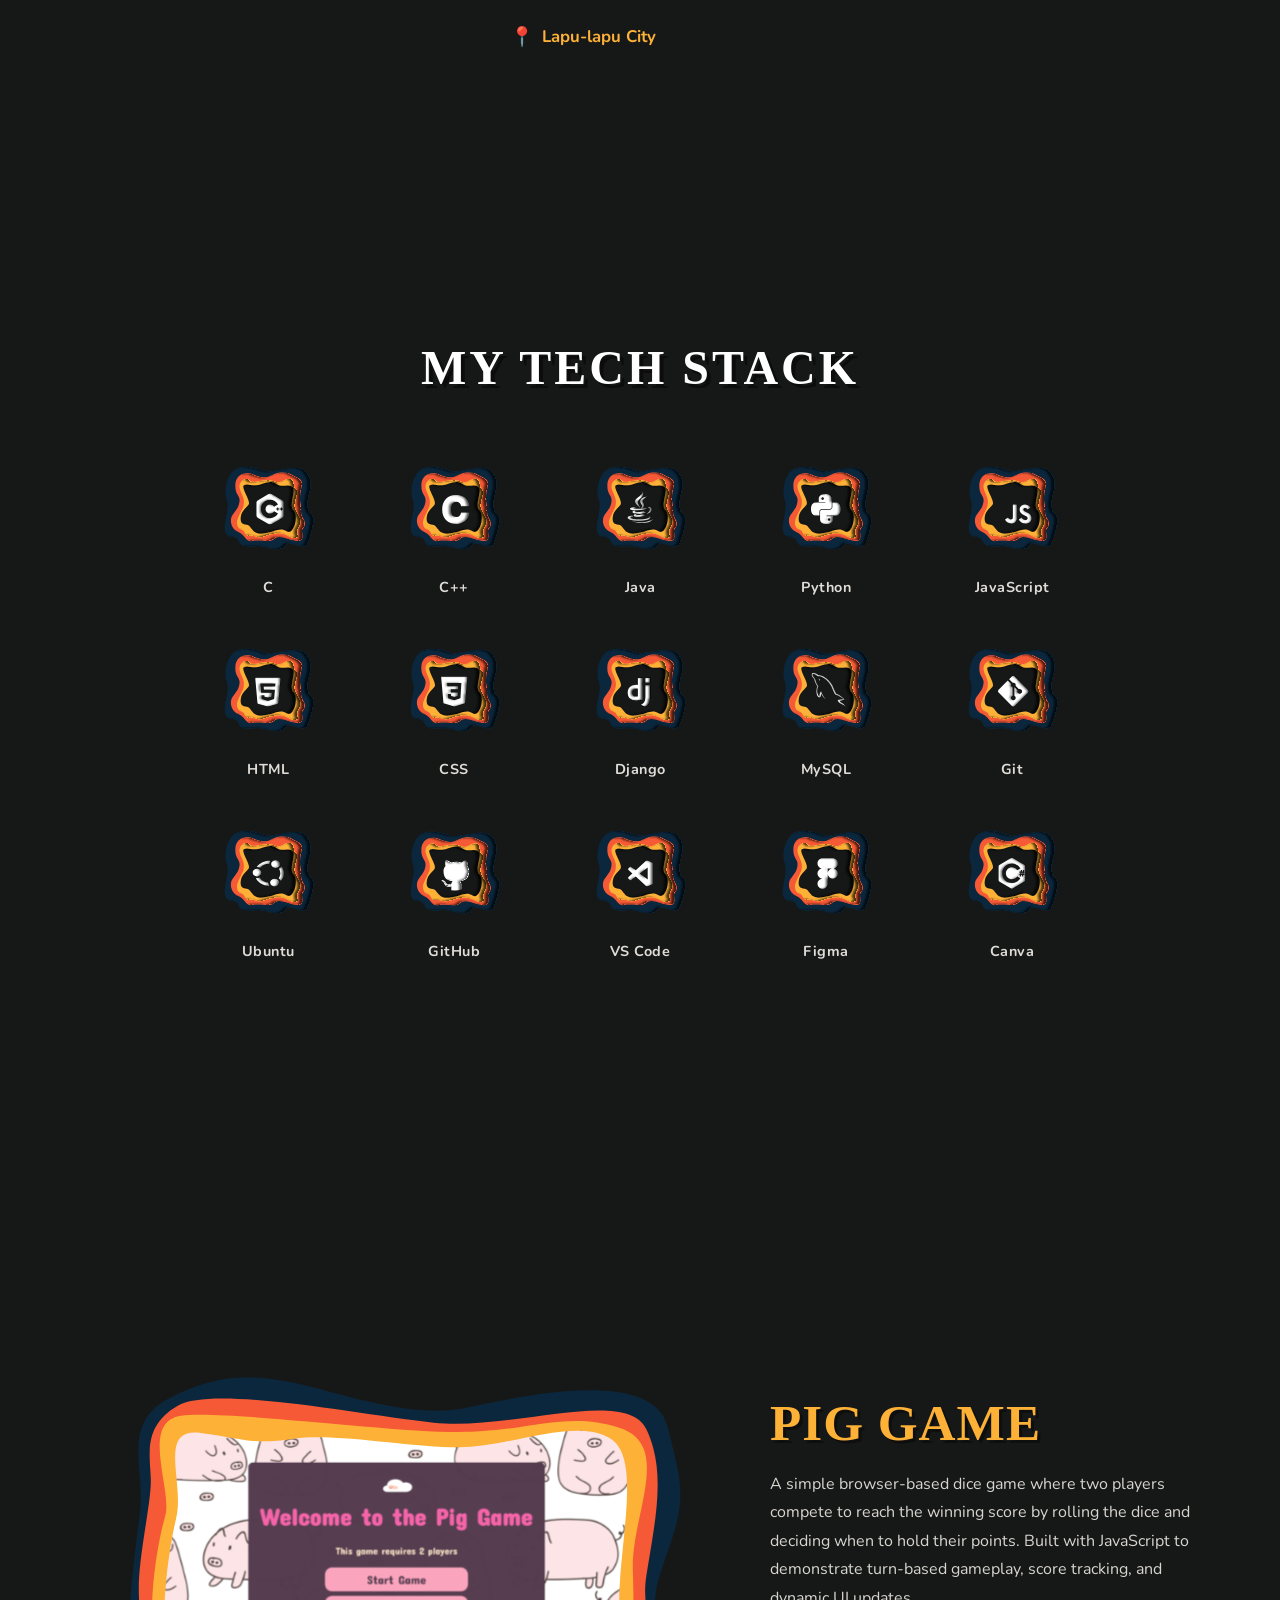
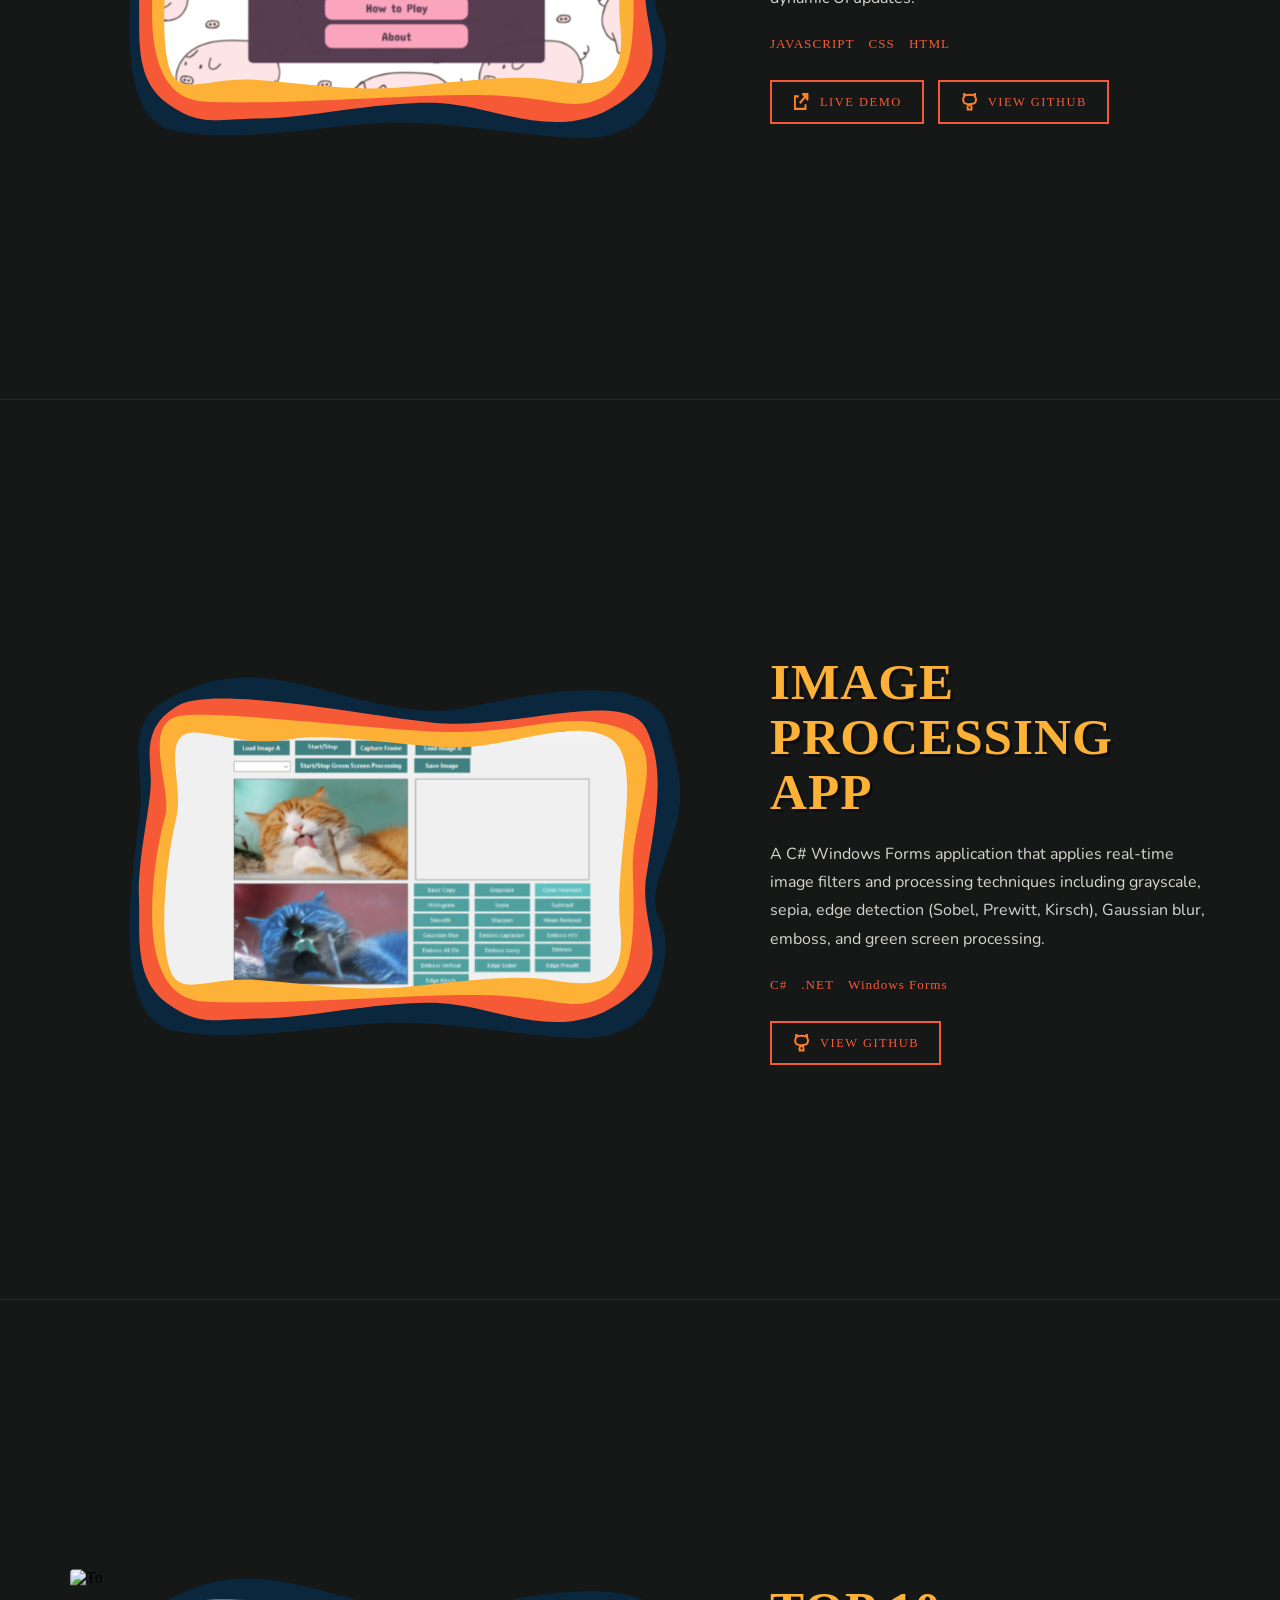
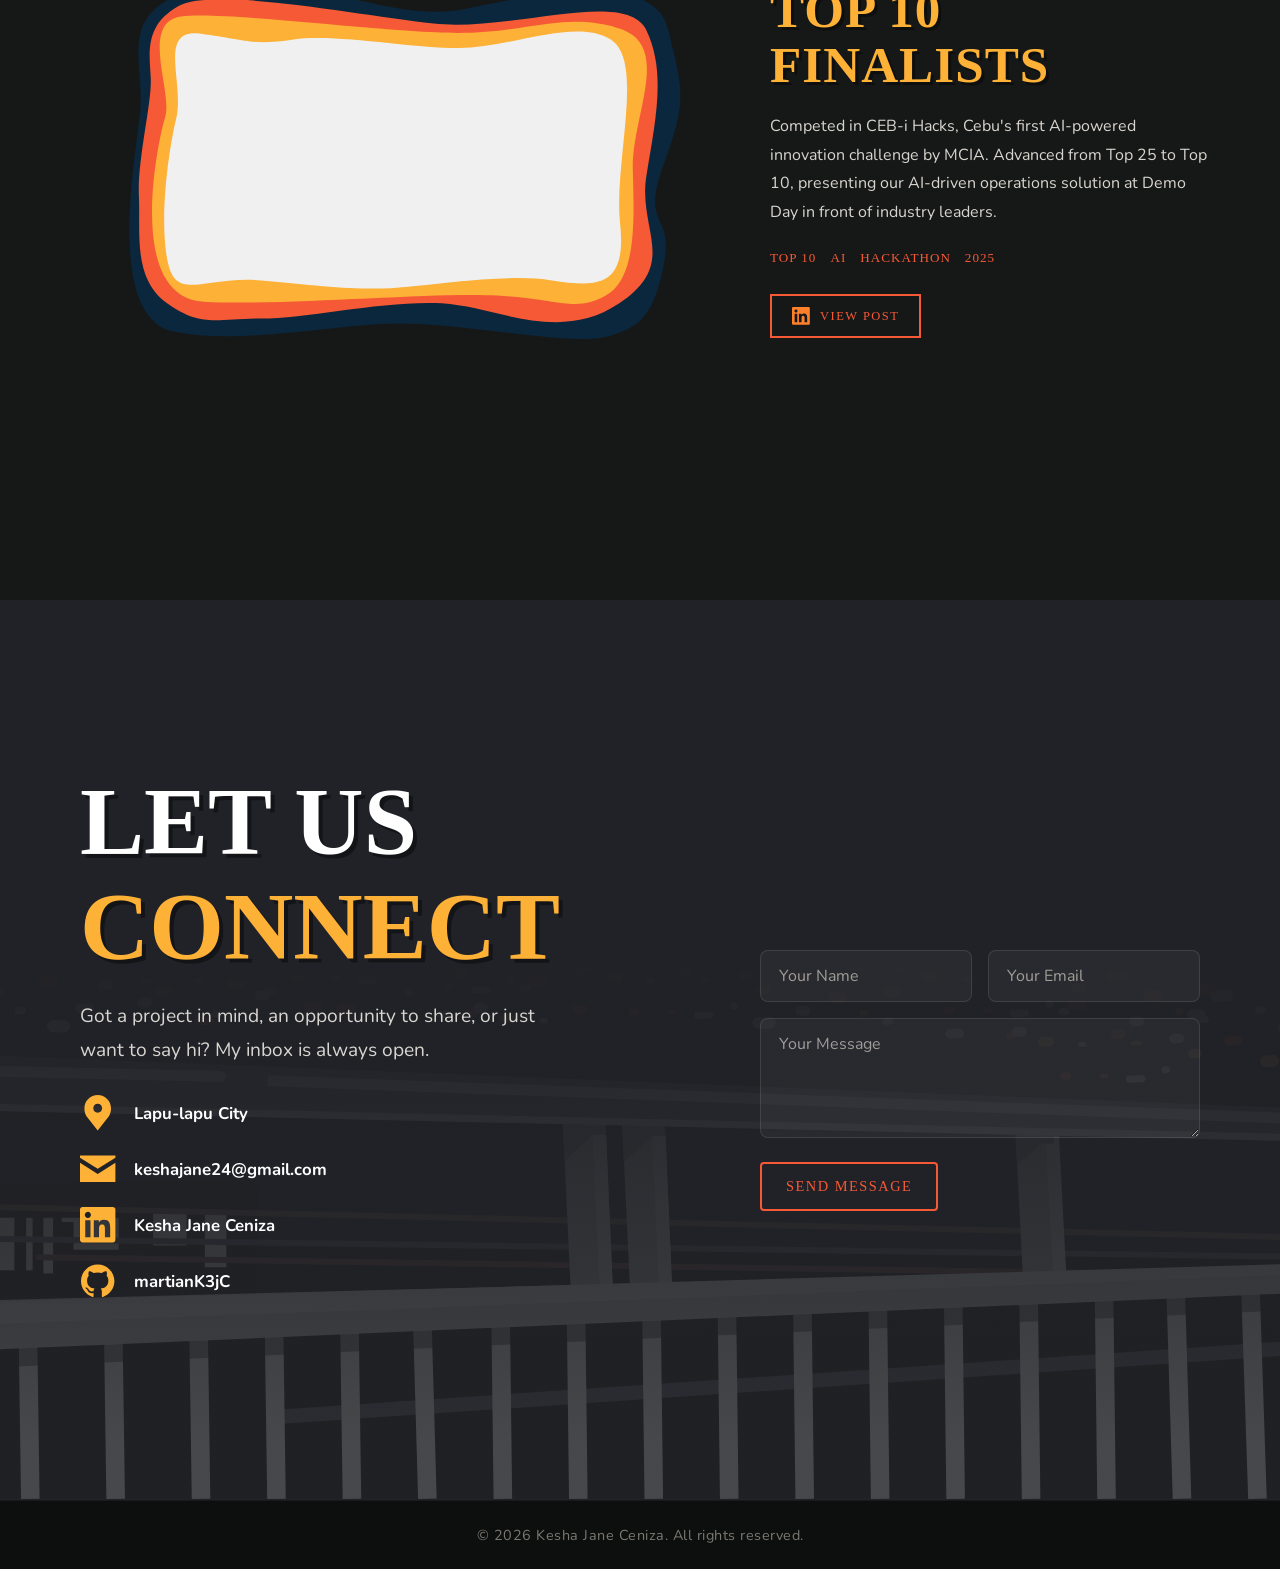
==== commit 8a6f64a9: "submittable output: aah late na" ====
--- a/index.html
+++ b/index.html
@@ -1,53 +1,57 @@
 <!doctype html>
 <html lang="en">
+  <head>
+    <meta charset="UTF-8" />
+    <meta name="viewport" content="width=device-width, initial-scale=1.0" />
+    <title>Kesha's Portfolio</title>
+    <link rel="stylesheet" href="styles.css" />
+    <link
+      href="https://fonts.googleapis.com/css2?family=Slackey&family=Nunito:wght@400;600;700;800&display=swap"
+      rel="stylesheet"
+    />
+  </head>
 
-<head>
-  <meta charset="UTF-8" />
-  <meta name="viewport" content="width=device-width, initial-scale=1.0" />
-  <title>Kesha's Portfolio</title>
-  <link rel="stylesheet" href="styles.css" />
-  <link href="https://fonts.googleapis.com/css2?family=Slackey&family=Nunito:wght@400;600;700;800&display=swap"
-    rel="stylesheet" />
-</head>
+  <body>
+    <!-- NAVIGATION -->
+    <nav class="main-nav">
+      <a href="#home" class="nav-link">HOME</a>
+      <a href="#about-section" class="nav-link">ABOUT</a>
+      <a href="#skills-section" class="nav-link">SKILLS</a>
+      <a href="#projects-section" class="nav-link">WORK & WINS</a>
+      <a href="#contact-section" class="nav-link">CONTACT</a>
+    </nav>
 
-<body>
+    <!-- HOME SECTION -->
+    <section id="home">
+      <!-- BACKGROUND IMAGE -->
+      <img src="./image/cityScapes.svg" class="bg-svg" alt="background" />
 
-  <!-- FIXED NAVIGATION -->
-  <nav class="main-nav">
-    <a href="#home" class="nav-link">HOME</a>
-    <a href="#about-section" class="nav-link">ABOUT</a>
-    <a href="#skills-section" class="nav-link">SKILLS</a>
-    <a href="#projects-section" class="nav-link">WORK & WINS</a>
-    <a href="#contact-section" class="nav-link">CONTACT</a>
-  </nav>
+      <!-- CHARACTER IMAGE -->
+      <img src="./image/Me.svg" class="character" alt="Kesha character" />
 
-  <!-- HOME SECTION -->
-  <section id="home">
-    <!-- Background -->
-    <img src="./image/cityScapes.svg" class="bg-svg" alt="background" />
+      <!-- HERO TITLE -->
+      <div class="hero-title">
+        <h1>HI! I'M <br />KESHA</h1>
+      </div>
 
-    <!-- Character -->
-    <img src="./image/Me.svg" class="character" alt="Kesha character" />
+      <!-- SUBTITLE -->
+      <p class="subtitle">
+        - A Computer Science student who loves to build, create, and make things
+        come to life.
+      </p>
+    </section>
 
-    <!-- Hero Title -->
-    <div class="hero-title">
-      <h1>HI! I'M<br />KESHA</h1>
-    </div>
+    <!-- DYNAMIC SECTIONS -->
+    <section id="about-section" class="content-section"></section>
+    <section id="skills-section" class="content-section"></section>
+    <section id="projects-section" class="content-section"></section>
+    <section id="contact-section" class="content-section"></section>
 
-    <!-- Subtitle -->
-    <p class="subtitle">
-      - A Computer Science student who loves to build, create, and make things
-      come to life.
-    </p>
-  </section>
+    <!-- FOOTER -->
+    <footer class="site-footer">
+      <p>&copy; 2026 Kesha Jane Ceniza. All rights reserved.</p>
+    </footer>
 
-  <!-- THESE SECTIONS WILL BE POPULATED BY SCRIPT.JS -->
-  <section id="about-section" class="content-section"></section>
-  <section id="skills-section" class="content-section"></section>
-  <section id="projects-section" class="content-section"></section>
-  <section id="contact-section" class="content-section"></section>
-
-  <script src="script.js"></script>
-</body>
-
-</html>+    <script src="script.js"></script>
+  </body>
+</html>
--- a/styles.css
+++ b/styles.css
@@ -16,7 +16,6 @@
   height: 100vh;
   overflow: hidden;
   padding-top: 72px;
-  /* offset for fixed navbar */
 }
 
 /* Background */
@@ -40,24 +39,21 @@
 
   display: flex;
   justify-content: center;
-  /* center the nav items */
   align-items: center;
   gap: clamp(18px, 4vw, 40px);
-  /* responsive spacing */
 
   padding: 20px 40px;
 
-  background-color: rgba(22, 24, 23, 0.92);
+  background-color: rgba(33, 34, 39, 0.92);
   backdrop-filter: blur(10px);
   -webkit-backdrop-filter: blur(10px);
-  border-bottom: 1px solid rgba(255, 255, 255, 0.05);
 }
 
 .nav-link {
   font-family: "Slackey", cursive;
   color: #ffffff;
   text-decoration: none;
-  font-size: 1.1rem;
+  font-size: 1rem;
   letter-spacing: 1px;
   padding-bottom: 4px;
   border-bottom: 3px solid transparent;
@@ -66,12 +62,10 @@
     border-bottom-color 0.3s ease;
 }
 
-/* Hover — orange */
 .nav-link:hover {
   color: #f65936;
 }
 
-/* Active/clicked — yellow text + orange underline */
 .nav-link.active {
   color: #fdb137;
   border-bottom: 3px solid #f65936;
@@ -83,65 +77,98 @@
   position: absolute;
   bottom: 0;
   left: 0;
-  height: 90vh;
+  height: 80vh;
   z-index: 2;
   object-fit: contain;
+  margin-left: 5%;
 }
 
 /* Hero Title */
 .hero-title {
   position: absolute;
-  top: 50%;
-  right: 5%;
-  transform: translateY(-40%);
+  top: 15%;
+  right: 10%;
   z-index: 2;
-}
-
-h1 {
   font-family: "Slackey", cursive;
-  font-size: clamp(4rem, 12vw, 9rem);
+  font-size: 4.5rem;
+  line-height: 1;
   color: #ffa500;
-  text-shadow: 6px 6px 0px rgba(0, 0, 0, 0.4);
-  line-height: 1.05;
-  text-align: left;
+  text-shadow: 6px 6px 5px rgba(0, 0, 0, 1);
 }
 
 /* Subtitle */
 .subtitle {
   position: absolute;
   bottom: 24px;
-  left: 40px;
+  left: 0;
+  right: 0;
+  text-align: center;
   z-index: 3;
   font-family: "Nunito", sans-serif;
   font-style: italic;
   font-weight: 700;
-  font-size: clamp(0.85rem, 2vw, 1.1rem);
-  color: #ffa500;
+  font-size: 2rem;
+  color: #f65936;
   text-shadow: 2px 2px 6px rgba(0, 0, 0, 0.9);
+  margin-left: 1rem;
+  margin-right: 1rem;
+  background: linear-gradient(to top, rgba(0, 0, 0, 0.8), rgba(0, 0, 0, 0.8));
 }
 
 /* ===== HOME RESPONSIVE ===== */
+
+@media (max-width: 960px) {
+  .main-nav {
+    gap: 20px;
+    padding: 14px 20px;
+    flex-wrap: wrap;
+    font-size: 0.75rem;
+  }
+
+  .character {
+    height: 65vh;
+  }
+
+  .hero-title {
+    font-size: 4rem;
+    line-height: 1;
+    text-shadow: 6px 6px 5px rgba(0, 0, 0, 1);
+    text-align: center;
+  }
+
+  .subtitle {
+    font-size: 1.3rem;
+  }
+
+  .nav-link {
+    font-size: 1rem;
+  }
+}
+
 @media (max-width: 768px) {
   .main-nav {
     gap: 20px;
     padding: 14px 20px;
     flex-wrap: wrap;
-    font-size: 0.85rem;
   }
 
   .character {
-    height: 70vh;
-    opacity: 0.6;
-  }
-
-  h1 {
-    font-size: clamp(3rem, 15vw, 5rem);
-    right: 3%;
+    height: 65vh;
+  }
+
+  .hero-title {
+    font-size: 3rem;
+    line-height: 1;
+    text-shadow: 6px 6px 5px rgba(0, 0, 0, 1);
+    text-align: left;
   }
 
   .subtitle {
     font-size: 0.8rem;
-    left: 20px;
+  }
+
+  .nav-link {
+    font-size: 0.8rem;
   }
 }
 
@@ -153,6 +180,25 @@
 
   .character {
     height: 60vh;
+  }
+
+  .nav-link {
+    font-size: 0.492rem;
+  }
+
+  .hero-title {
+    font-size: 1.5rem;
+    top: 25%;
+    left: 50%;
+    right: auto;
+    width: 50%;
+    transform: translate(-50%, -50%);
+    text-align: center;
+    margin-right: 0;
+  }
+
+  .subtitle {
+    font-size: 0.7rem;
   }
 }
 
@@ -275,6 +321,26 @@
   font-size: 1.2rem;
 }
 
+/* --- About list --- */
+.about-list {
+  list-style: none;
+  display: flex;
+  flex-direction: column;
+  gap: 8px;
+  padding-left: 0;
+}
+
+.about-list li::before {
+  content: "▸ ";
+  color: #fdb137;
+}
+
+.about-list li {
+  font-family: "Nunito", sans-serif;
+  color: #e0ddd8;
+  font-size: 1rem;
+}
+
 /* --- About responsive --- */
 @media (max-width: 900px) {
   .about-container {
@@ -349,7 +415,6 @@
   cursor: default;
 }
 
-/* SVG icons already contain the full badge design */
 .skill-icon {
   width: 110px;
   height: 110px;
@@ -434,11 +499,9 @@
   position: relative;
   flex-shrink: 0;
   width: min(55vw, 660px);
-  /* SVG aspect ratio ~1193:689 */
   aspect-ratio: 1193 / 689;
 }
 
-/* All frame layers are centered and absolutely positioned */
 .frame-layer {
   position: absolute;
   top: 50%;
@@ -485,7 +548,7 @@
 }
 
 .layer-screenshot {
-  transform: translate(-33%, -50.5%) scale(0.70);
+  transform: translate(-33%, -50.5%) scale(0.7);
   z-index: 0;
   object-fit: fill;
   border-radius: 4px;
@@ -567,13 +630,12 @@
   color: #161817;
 }
 
-/* SVG icon inside button */
 .btn-svg-icon {
   width: 18px;
   height: 18px;
   object-fit: contain;
-  /* Invert to match button color, overridden on hover via filter */
-  filter: invert(44%) sepia(80%) saturate(700%) hue-rotate(340deg) brightness(100%);
+  filter: invert(44%) sepia(80%) saturate(700%) hue-rotate(340deg)
+    brightness(100%);
   transition: filter 0.25s ease;
   flex-shrink: 0;
 }
@@ -630,6 +692,23 @@
 }
 
 /* ===== CONTACT SECTION ===== */
+
+.bg-container {
+  position: relative;
+  width: 100%;
+  height: 100vh;
+  overflow: hidden;
+  padding-top: 72px;
+}
+.bg-contact-svg {
+  position: absolute;
+  top: 0;
+  left: 0;
+  width: 100%;
+  height: 100%;
+  object-fit: cover;
+  z-index: 0;
+}
 .contact-section {
   background-color: #212227;
   width: 100%;
@@ -646,18 +725,20 @@
 .contact-content {
   display: flex;
   flex-direction: column;
-  gap: 28px;
+  gap: 20px;
   max-width: 480px;
   z-index: 2;
+  position: relative;
+  margin-bottom: 10%;
+  height: 100%;
 }
 
 .contact-heading {
   font-family: "Slackey", cursive;
-  font-size: clamp(2.4rem, 5vw, 3.6rem);
+  font-size: 6rem;
   color: #ffffff;
   text-shadow: 4px 4px 0px rgba(0, 0, 0, 0.4);
   line-height: 1.1;
-  letter-spacing: 2px;
 }
 
 .contact-highlight {
@@ -666,10 +747,10 @@
 
 .contact-subtext {
   font-family: "Nunito", sans-serif;
-  font-size: 1rem;
+  font-size: 1.2rem;
   color: #d8d5d0;
   line-height: 1.75;
-  max-width: 380px;
+  max-width: 480px;
 }
 
 /* --- Contact list --- */
@@ -708,17 +789,100 @@
   color: #fdb137;
 }
 
-/* --- Right character --- */
-.contact-character-wrapper {
+/* --- Contact form --- */
+.contact-form {
+  display: flex;
+  flex-direction: column;
+  gap: 16px;
+  margin-top: 10px;
+  width: 100%;
+  margin-bottom: 30px;
+}
+
+.form-group {
+  display: flex;
+  gap: 16px;
+  width: 100%;
+}
+
+.form-input,
+.form-area {
+  font-family: "Nunito", sans-serif;
+  background-color: rgba(255, 255, 255, 0.04);
+  border: 1px solid rgba(255, 255, 255, 0.1);
+  border-radius: 8px;
+  padding: 14px 18px;
+  font-size: 1rem;
+  color: #ffffff;
+  outline: none;
+  width: 100%;
+  transition:
+    border-color 0.3s ease,
+    background-color 0.3s ease;
+}
+
+.form-input::placeholder,
+.form-area::placeholder {
+  color: #a09d98;
+}
+
+.form-input:focus,
+.form-area:focus {
+  border-color: #fdb137;
+  background-color: rgba(255, 255, 255, 0.08);
+}
+
+.form-area {
+  resize: vertical;
+  min-height: 120px;
+}
+
+.form-submit {
+  font-family: "Slackey", cursive;
+  background-color: transparent;
+  color: #f65936;
+  border: 2px solid #f65936;
+  padding: 14px 24px;
+  font-size: 0.9rem;
+  cursor: pointer;
+  letter-spacing: 1.5px;
+  transition:
+    background-color 0.3s ease,
+    color 0.3s ease,
+    transform 0.2s ease;
+  border-radius: 4px;
+  margin-top: 8px;
+  align-self: flex-start;
+}
+
+.form-submit:hover {
+  background-color: #f65936;
+  color: #161817;
+  transform: translateY(-2px);
+}
+
+/* --- Contact Form Wrapper --- */
+.contact-form-wrapper {
   flex-shrink: 0;
-  align-self: flex-end;
-  z-index: 1;
-}
-
-.contact-character {
-  height: 85vh;
-  object-fit: contain;
-  display: block;
+  width: min(45vw, 440px);
+  z-index: 2;
+  position: relative;
+}
+
+/* ===== FOOTER ===== */
+.site-footer {
+  width: 100%;
+  background-color: #0d0f0e;
+  padding: 24px 0;
+  text-align: center;
+  border-top: 1px solid rgba(255, 255, 255, 0.05);
+}
+
+.site-footer p {
+  font-family: "Nunito", sans-serif;
+  color: #7b7873;
+  font-size: 0.9rem;
+  letter-spacing: 0.5px;
 }
 
 /* --- Contact responsive --- */
@@ -726,30 +890,67 @@
   .contact-section {
     flex-direction: column;
     align-items: flex-start;
-    padding: 70px 40px 0 40px;
-    min-height: auto;
-    gap: 40px;
+    justify-content: flex-start;
+    padding: 100px 40px 0 40px;
+    min-height: 100vh;
+    position: relative;
+  }
+
+  .contact-content {
+    margin-bottom: 0;
+    z-index: 2;
+    max-width: 100%;
+  }
+
+  .contact-form-wrapper {
+    width: 100%;
+    margin-top: 40px;
+    margin-bottom: 40px;
+  }
+
+  .contact-heading {
+    font-size: 4.5rem;
   }
 
   .contact-character-wrapper {
-    align-self: center;
-    width: 100%;
-    display: flex;
-    justify-content: center;
+    position: absolute;
+    bottom: 0;
+    right: 0;
+    align-self: flex-end;
+    z-index: 1;
   }
 
   .contact-character {
-    height: 55vh;
-  }
-}
-
-@media (max-width: 540px) {
+    height: 65vh;
+    position: static;
+  }
+}
+
+@media (max-width: 768px) {
   .contact-section {
-    padding: 60px 24px 0 24px;
+    padding: 90px 30px 0 30px;
   }
 
   .contact-heading {
-    font-size: 2.2rem;
+    font-size: 3.5rem;
+  }
+
+  .contact-character {
+    height: 50vh;
+  }
+}
+
+@media (max-width: 590px) {
+  .contact-section {
+    padding: 80px 24px 0 24px;
+  }
+
+  .contact-heading {
+    font-size: 2.5rem;
+  }
+
+  .contact-subtext {
+    font-size: 1rem;
   }
 
   .contact-icon {
@@ -757,8 +958,27 @@
     height: 28px;
   }
 
+  .contact-character {
+    height: 50vh;
+  }
+
   .contact-item span,
   .contact-item a {
     font-size: 0.95rem;
   }
-}+
+  .form-group {
+    flex-direction: column;
+    gap: 12px;
+  }
+}
+
+@media (max-width: 400px) {
+  .contact-heading {
+    font-size: 2rem;
+  }
+
+  .contact-character {
+    height: 25vh;
+  }
+}
